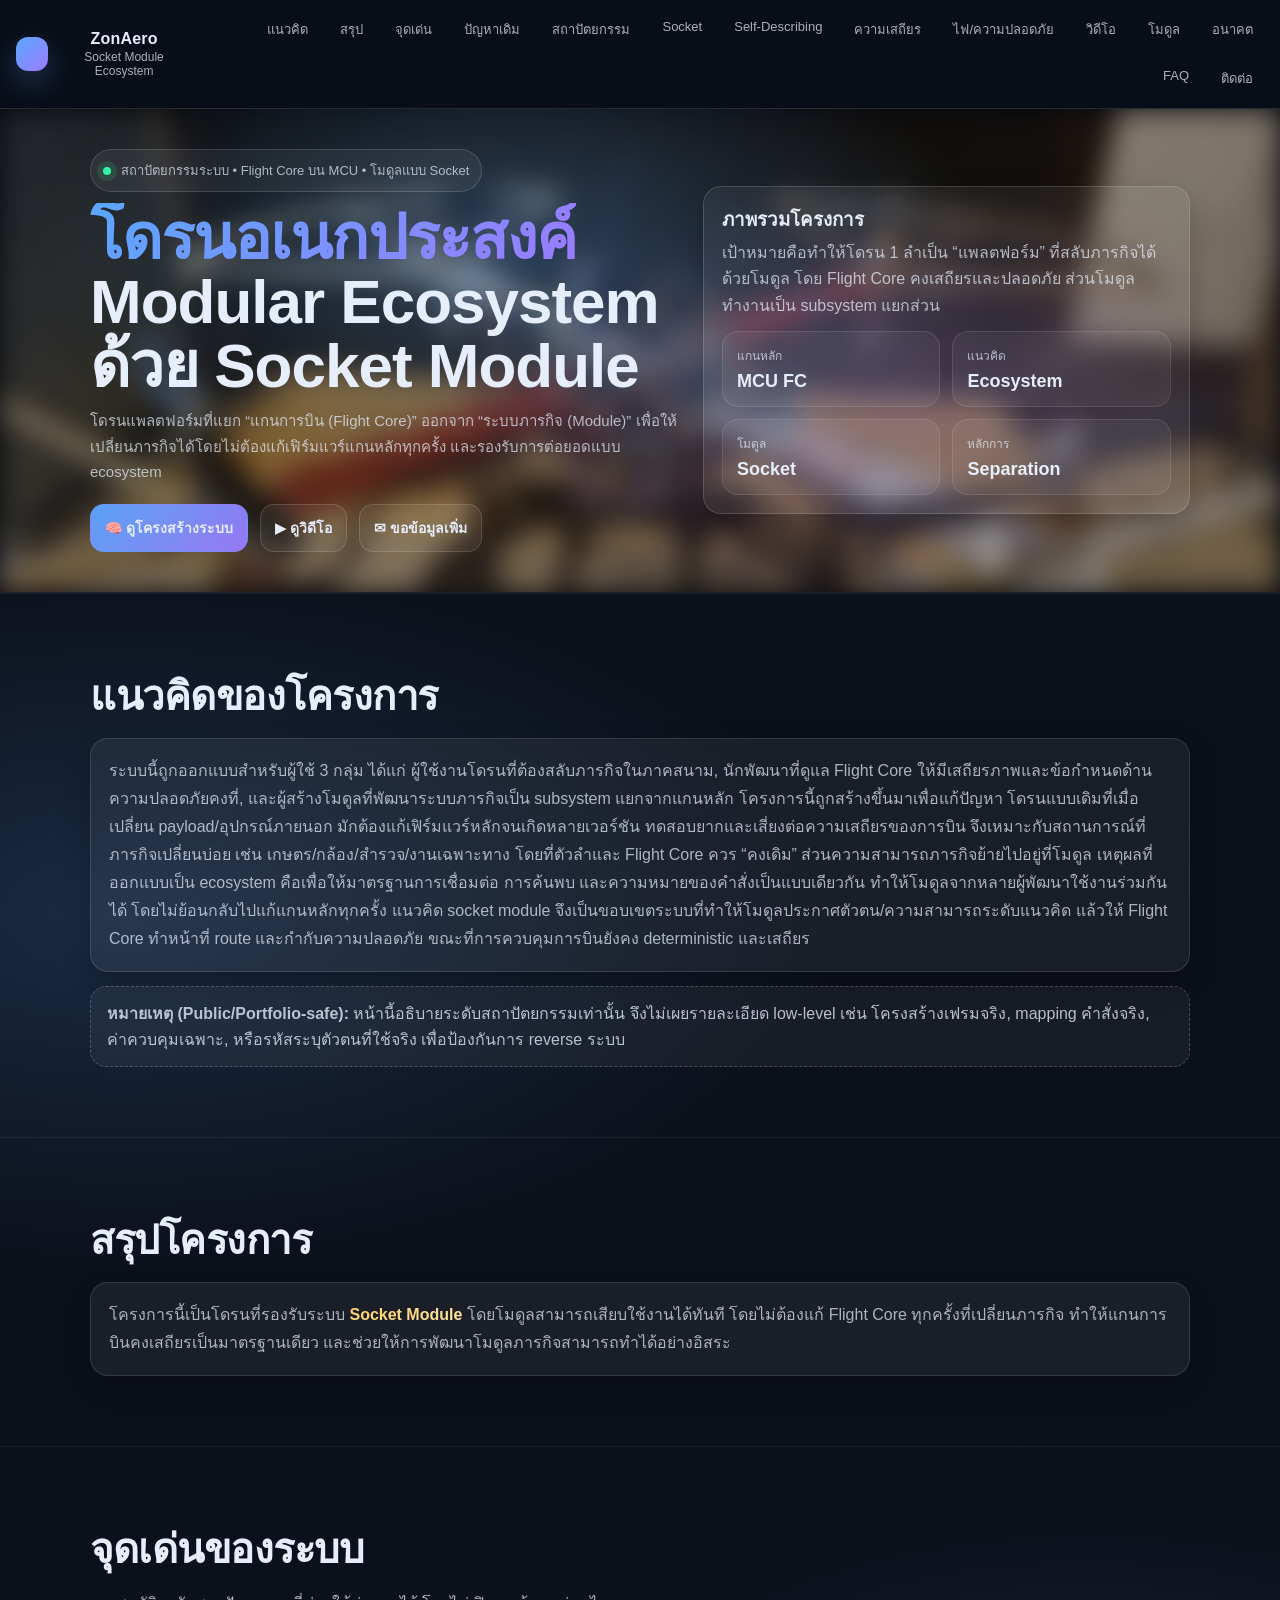
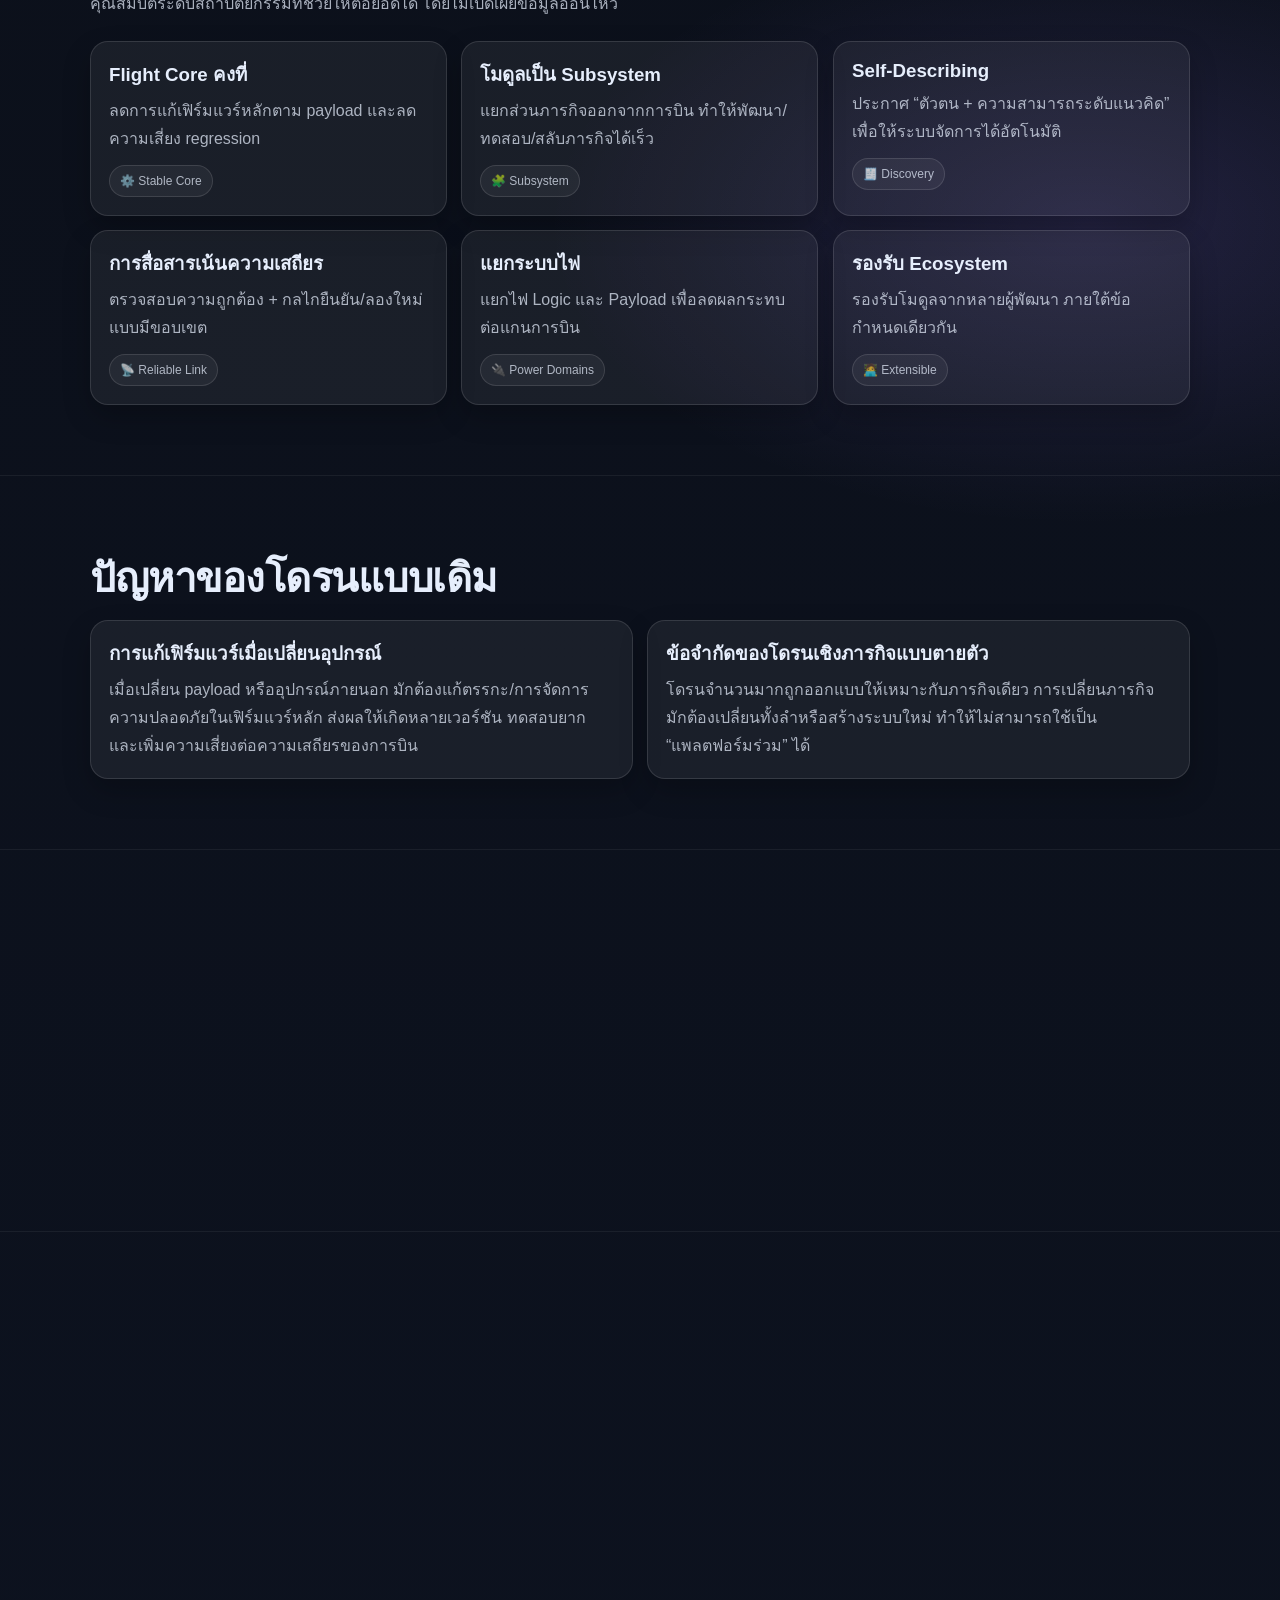
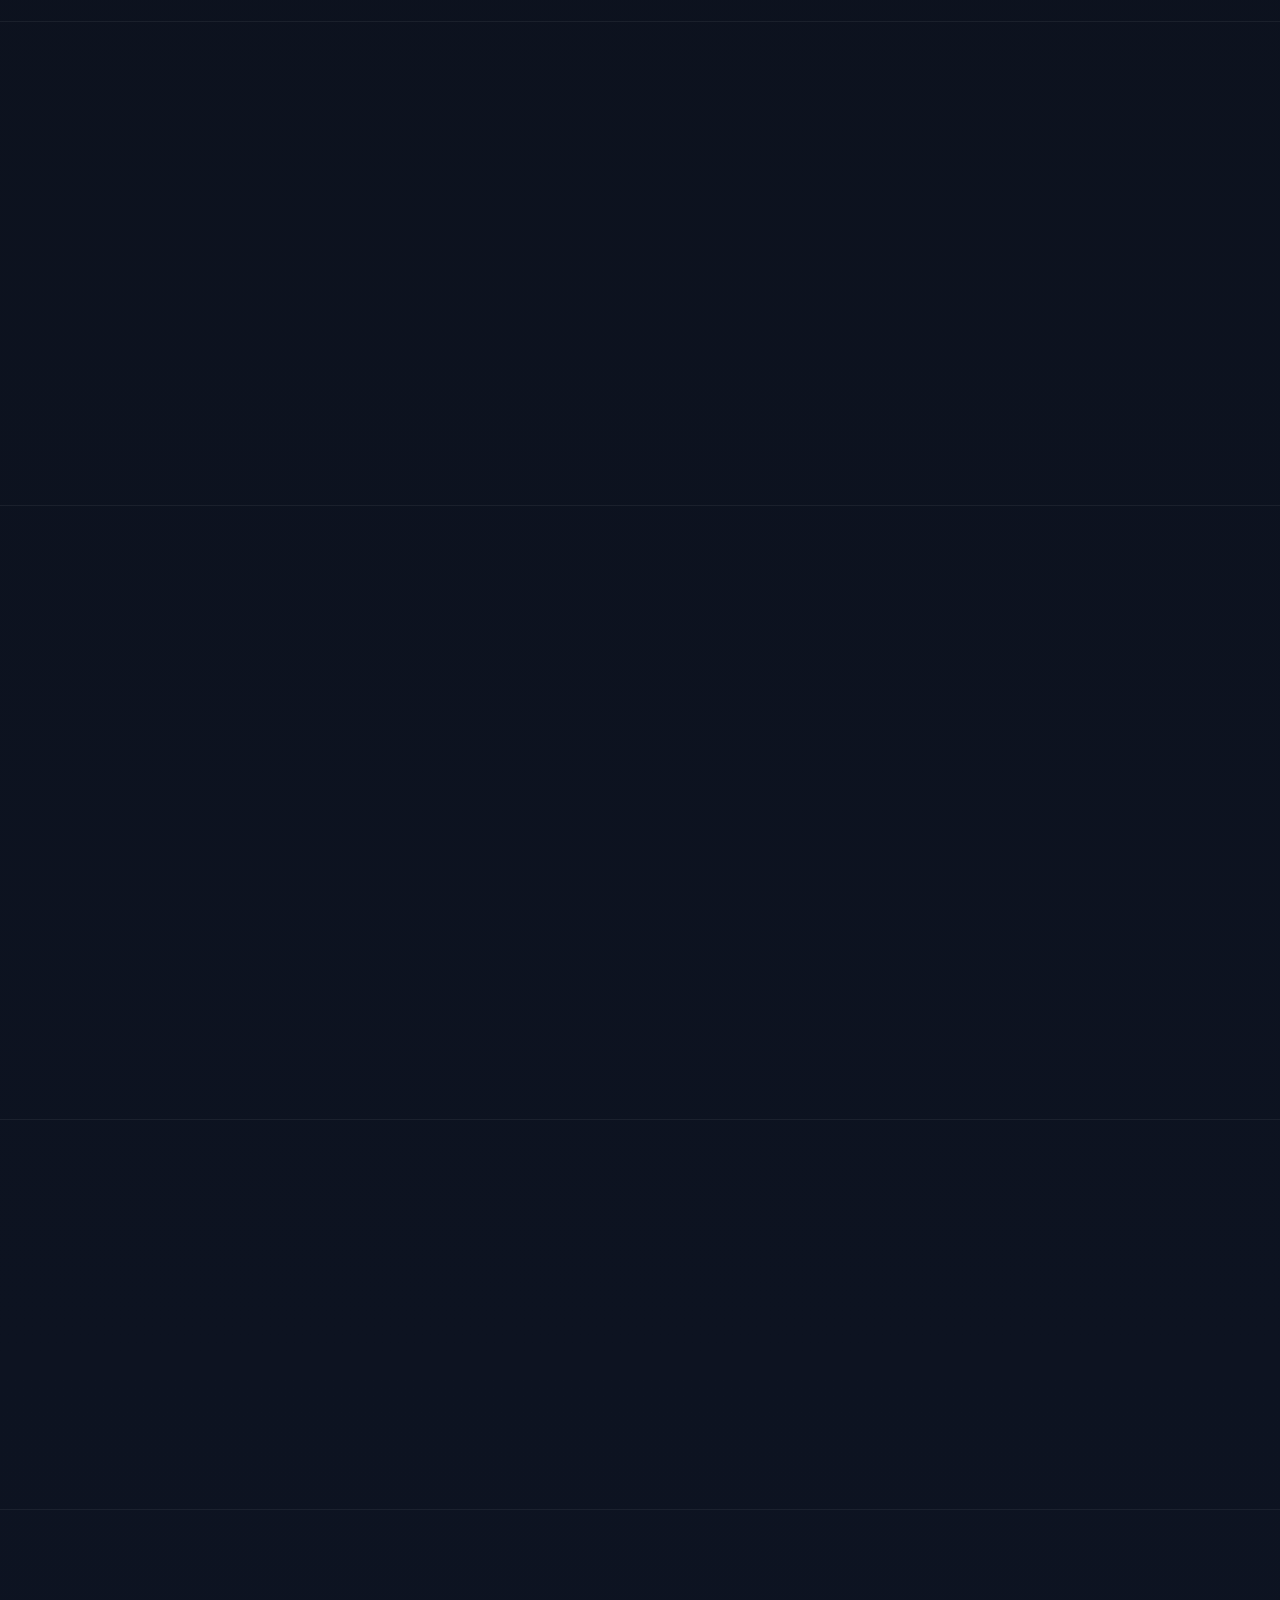
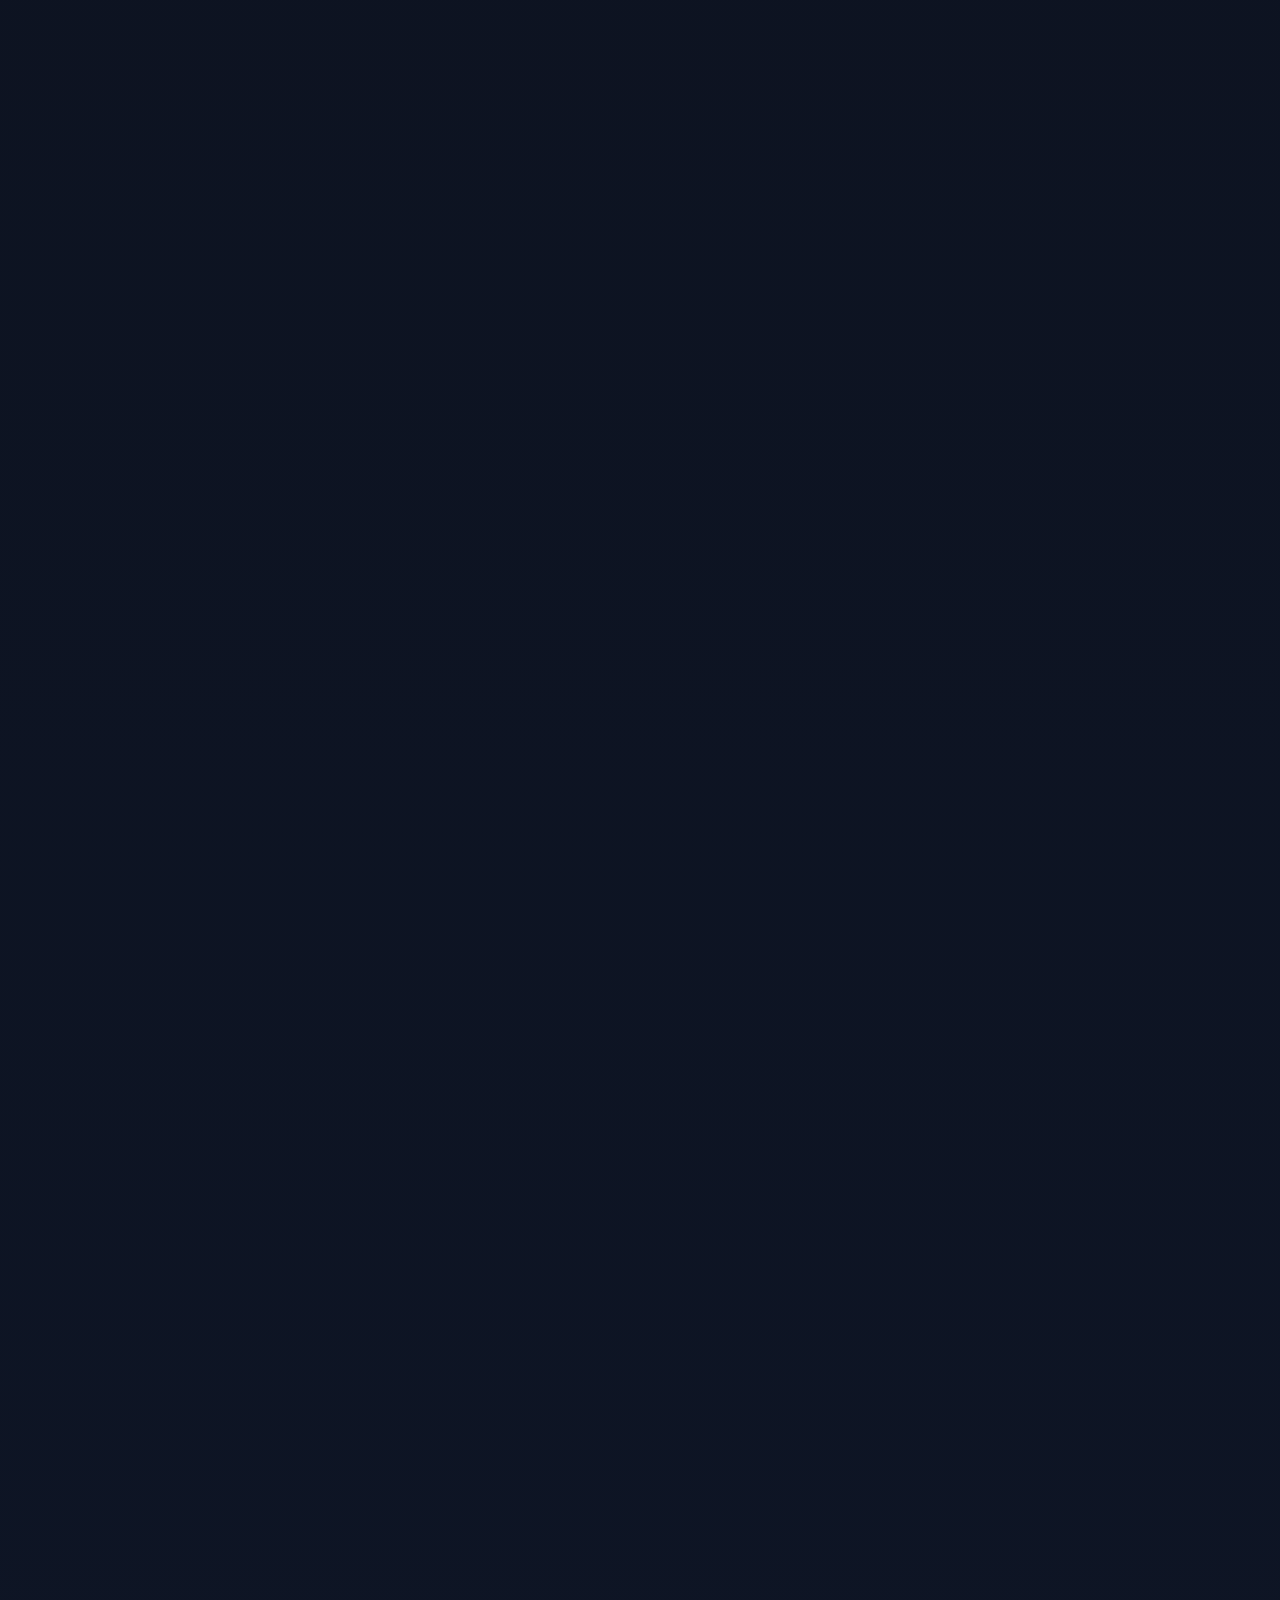
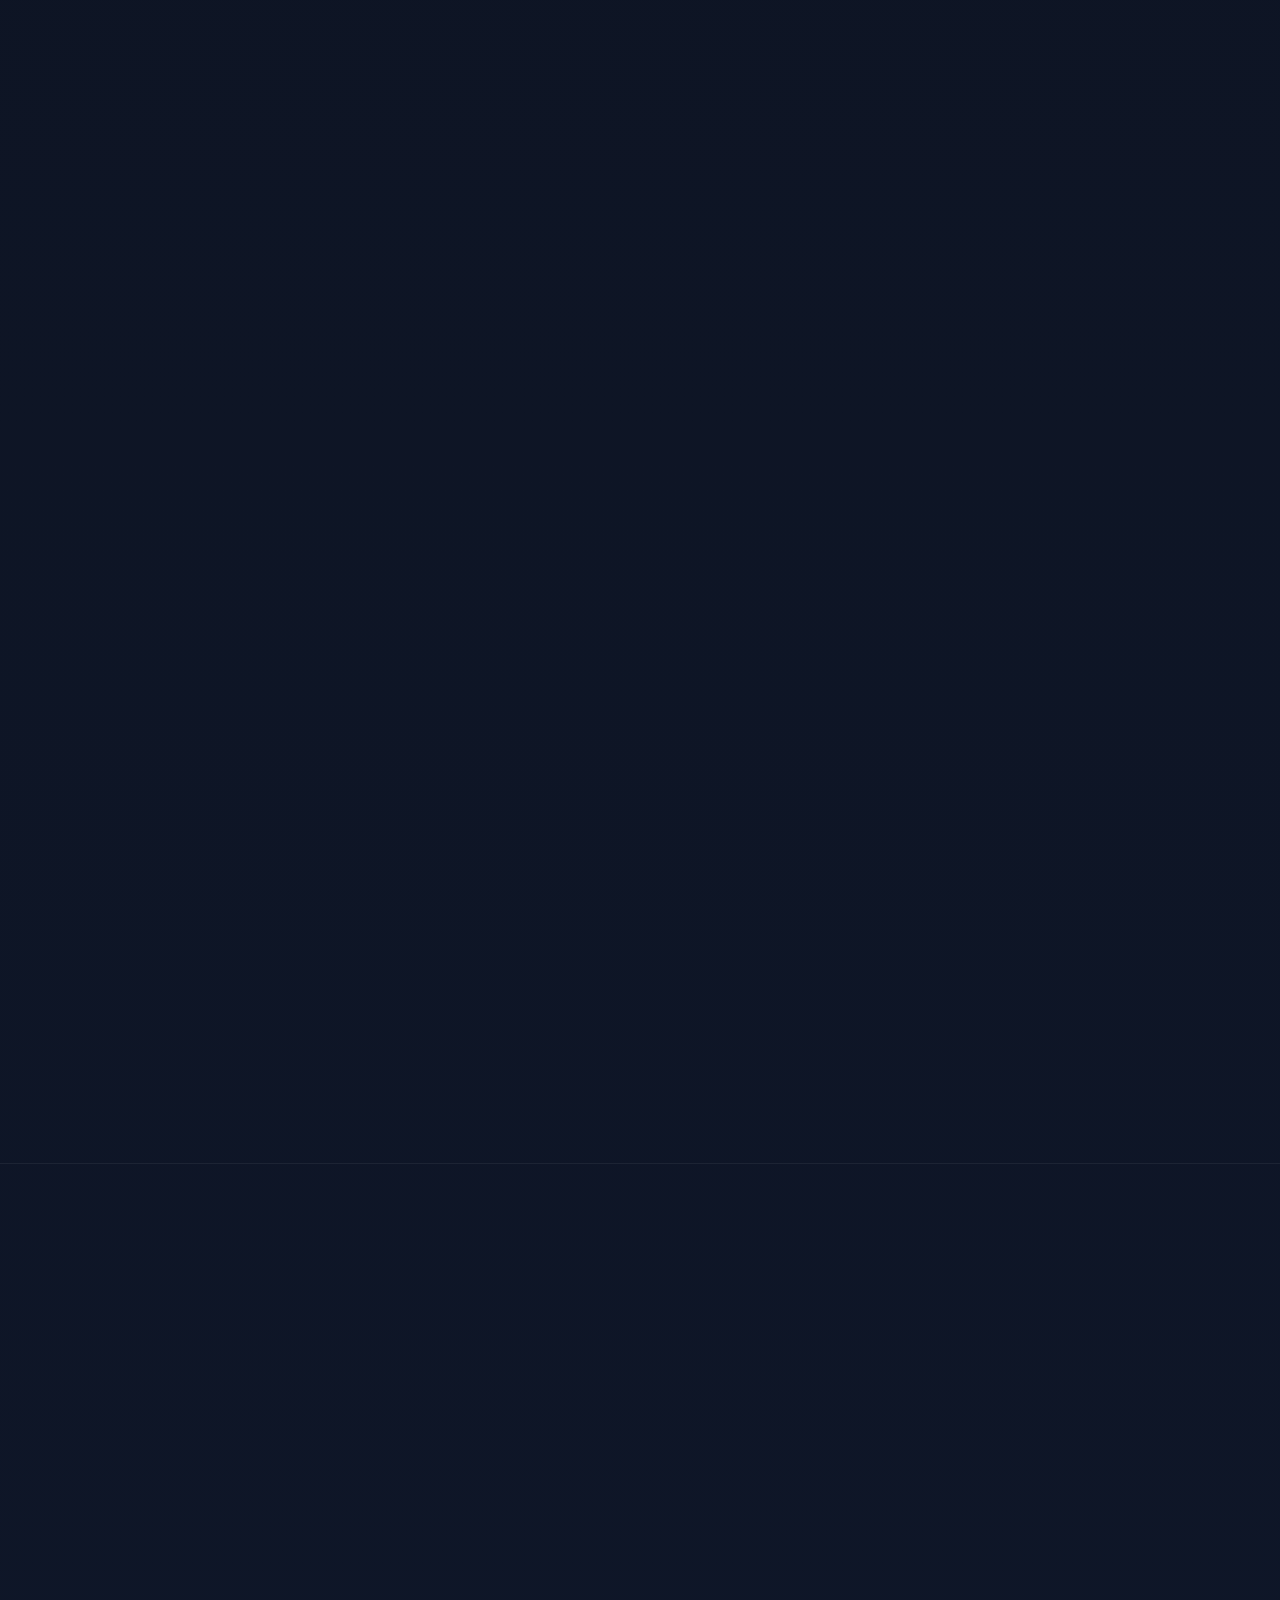
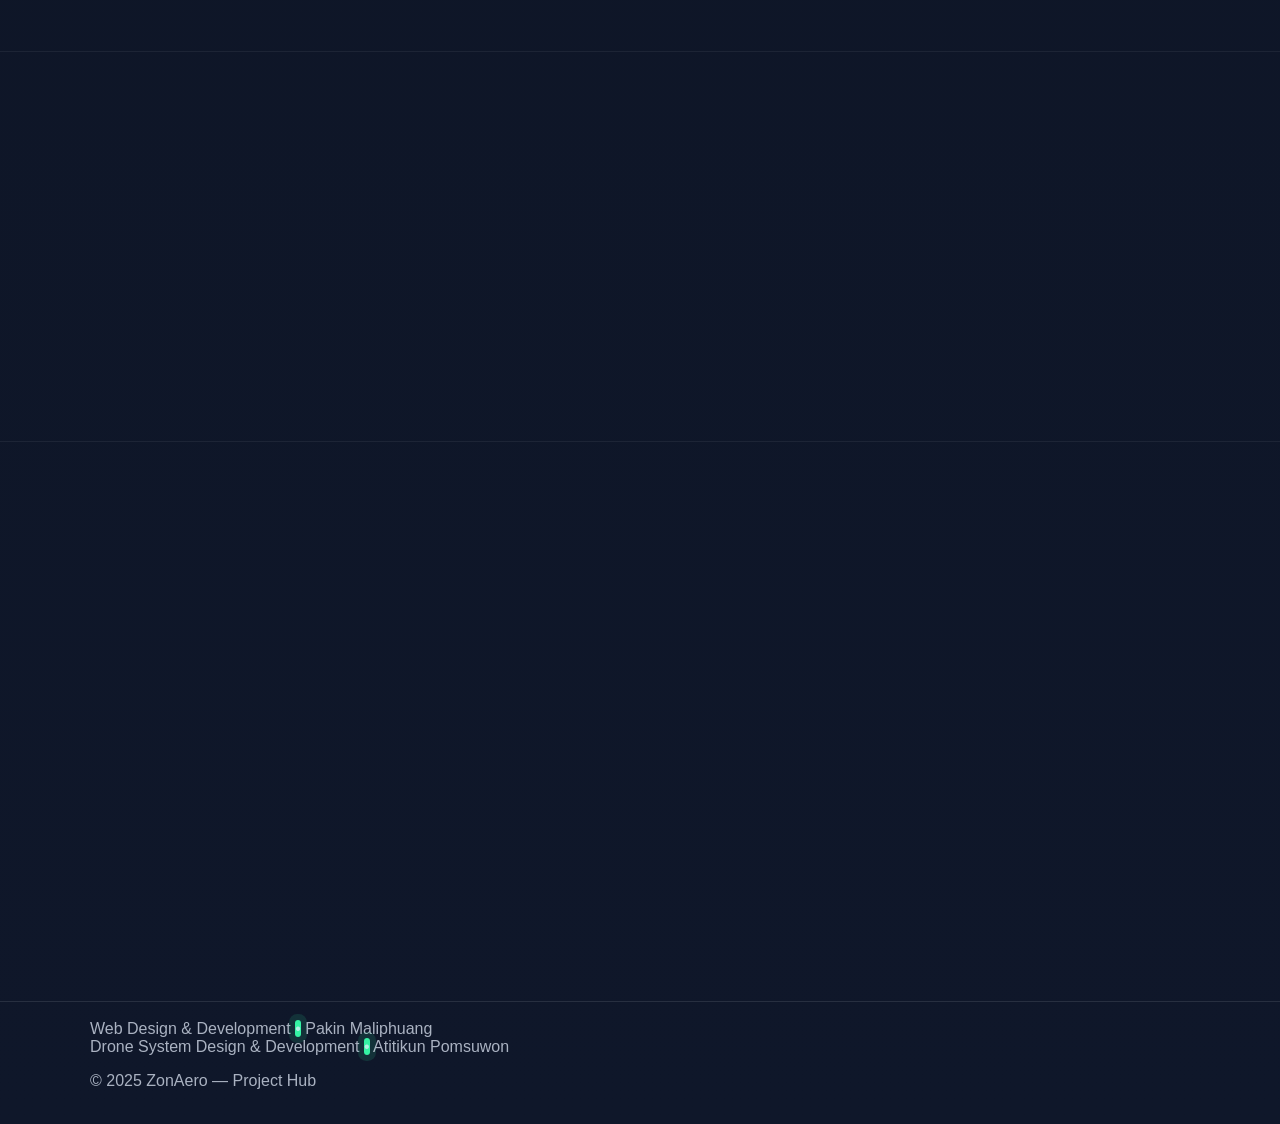
==== Multi_purpose_drone_infor.html @ f43bcd03 "sixseven" ====
<!doctype html>
<html lang="th">
<head>
  <meta charset="UTF-8" />
  <meta name="viewport" content="width=device-width, initial-scale=1.0" />
  <title>ZonAero | Modular Drone Ecosystem</title>
  <link rel="stylesheet" href="Multi_purpose_drone_infor.css" />
</head>

<body>
  <!-- NAV -->
  <nav class="topnav reveal" data-delay="1">
    <a class="brand" href="index.html">
      <div class="brand-badge" aria-hidden="true"></div>
      <div>
        <div class="brand-title">ZonAero</div>
        <div class="brand-sub">Socket Module Ecosystem</div>
      </div>
    </a>

    <div class="navlinks">
      <a href="#concept">แนวคิด</a>
      <a href="#summary">สรุป</a>
      <a href="#key-features">จุดเด่น</a>
      <a href="#problem">ปัญหาเดิม</a>
      <a href="#architecture">สถาปัตยกรรม</a>
      <a href="#socket">Socket</a>
      <a href="#selfdesc">Self-Describing</a>
      <a href="#reliability">ความเสถียร</a>
      <a href="#power">ไฟ/ความปลอดภัย</a>
      <a href="#videos">วิดีโอ</a>
      <a href="#examples">โมดูล</a>
      <a href="#future">อนาคต</a>
      <a href="#faq">FAQ</a>
      <a href="#contact">ติดต่อ</a>
    </div>
  </nav>

  <!-- HERO -->
  <header class="hero" id="top">
    <!-- HeroBG: แบบไม่ fixed (ตามที่คุณต้องการก่อนหน้า) -->
    <div class="hero-bg reveal zoom" data-delay="1" aria-hidden="true"></div>

    <div class="container hero-inner">
      <div>
        <div class="hero-kicker reveal" data-delay="2">
          <span class="dot" aria-hidden="true"></span>
          สถาปัตยกรรมระบบ • Flight Core บน MCU • โมดูลแบบ Socket
        </div>

        <h1 class="hero-title reveal" data-delay="3">
          <span>โดรนอเนกประสงค์</span><br/>
          Modular Ecosystem ด้วย Socket Module
        </h1>

        <p class="hero-sub reveal" data-delay="4">
          โดรนแพลตฟอร์มที่แยก “แกนการบิน (Flight Core)” ออกจาก “ระบบภารกิจ (Module)”
          เพื่อให้เปลี่ยนภารกิจได้โดยไม่ต้องแก้เฟิร์มแวร์แกนหลักทุกครั้ง และรองรับการต่อยอดแบบ ecosystem
        </p>

        <div class="hero-actions reveal" data-delay="5">
          <a class="btn primary" href="#architecture">🧠 ดูโครงสร้างระบบ</a>
          <a class="btn" href="#videos">▶ ดูวิดีโอ</a>
          <a class="btn" href="#contact">✉ ขอข้อมูลเพิ่ม</a>
        </div>
      </div>

      <aside class="hero-card reveal right" data-delay="3">
        <h3 style="margin:0 0 6px;">ภาพรวมโครงการ</h3>
        <p style="margin:0;color:rgba(230,238,252,.72);line-height:1.65;">
          เป้าหมายคือทำให้โดรน 1 ลำเป็น “แพลตฟอร์ม” ที่สลับภารกิจได้ด้วยโมดูล
          โดย Flight Core คงเสถียรและปลอดภัย ส่วนโมดูลทำงานเป็น subsystem แยกส่วน
        </p>

        <div class="statgrid">
          <div class="stat"><div class="k">แกนหลัก</div><div class="v">MCU FC</div></div>
          <div class="stat"><div class="k">แนวคิด</div><div class="v">Ecosystem</div></div>
          <div class="stat"><div class="k">โมดูล</div><div class="v">Socket</div></div>
          <div class="stat"><div class="k">หลักการ</div><div class="v">Separation</div></div>
        </div>
      </aside>
    </div>
  </header>

  <main>
    <!-- =========================
         (0) NEW: แนวคิดโครงการ (5W1H) - ภาษาไทย + ป้องกันความลับ
    ========================== -->
    <section class="section" id="concept">
      <div class="container">
        <h2 class="section-title reveal" data-delay="1">แนวคิดของโครงการ</h2>

        <div class="card reveal" data-delay="2">
          <p class="paragraph">
            ระบบนี้ถูกออกแบบสำหรับผู้ใช้ 3 กลุ่ม ได้แก่ ผู้ใช้งานโดรนที่ต้องสลับภารกิจในภาคสนาม,
            นักพัฒนาที่ดูแล Flight Core ให้มีเสถียรภาพและข้อกำหนดด้านความปลอดภัยคงที่,
            และผู้สร้างโมดูลที่พัฒนาระบบภารกิจเป็น subsystem แยกจากแกนหลัก โครงการนี้ถูกสร้างขึ้นมาเพื่อแก้ปัญหา
            โดรนแบบเดิมที่เมื่อเปลี่ยน payload/อุปกรณ์ภายนอก มักต้องแก้เฟิร์มแวร์หลักจนเกิดหลายเวอร์ชัน
            ทดสอบยากและเสี่ยงต่อความเสถียรของการบิน จึงเหมาะกับสถานการณ์ที่ภารกิจเปลี่ยนบ่อย เช่น เกษตร/กล้อง/สำรวจ/งานเฉพาะทาง
            โดยที่ตัวลำและ Flight Core ควร “คงเดิม” ส่วนความสามารถภารกิจย้ายไปอยู่ที่โมดูล เหตุผลที่ออกแบบเป็น ecosystem
            คือเพื่อให้มาตรฐานการเชื่อมต่อ การค้นพบ และความหมายของคำสั่งเป็นแบบเดียวกัน ทำให้โมดูลจากหลายผู้พัฒนาใช้งานร่วมกันได้
            โดยไม่ย้อนกลับไปแก้แกนหลักทุกครั้ง แนวคิด socket module จึงเป็นขอบเขตระบบที่ทำให้โมดูลประกาศตัวตน/ความสามารถระดับแนวคิด
            แล้วให้ Flight Core ทำหน้าที่ route และกำกับความปลอดภัย ขณะที่การควบคุมการบินยังคง deterministic และเสถียร
          </p>
        </div>

        <!-- NEW: ป้องกันความลับ -->
        <div class="notice reveal" data-delay="3">
          <b>หมายเหตุ (Public/Portfolio-safe):</b>
          หน้านี้อธิบายระดับสถาปัตยกรรมเท่านั้น จึงไม่เผยรายละเอียด low-level เช่น โครงสร้างเฟรมจริง,
          mapping คำสั่งจริง, ค่าควบคุมเฉพาะ, หรือรหัสระบุตัวตนที่ใช้จริง เพื่อป้องกันการ reverse ระบบ
        </div>
      </div>
    </section>

    <!-- (1) NEW: สรุปโครงการ -->
    <section class="section" id="summary">
      <div class="container">
        <h2 class="section-title reveal" data-delay="1">สรุปโครงการ</h2>
        <div class="card reveal" data-delay="2">
          <p class="paragraph">
            โครงการนี้เป็นโดรนที่รองรับระบบ <span class="gold">Socket Module</span> โดยโมดูลสามารถเสียบใช้งานได้ทันที
            โดยไม่ต้องแก้ Flight Core ทุกครั้งที่เปลี่ยนภารกิจ ทำให้แกนการบินคงเสถียรเป็นมาตรฐานเดียว
            และช่วยให้การพัฒนาโมดูลภารกิจสามารถทำได้อย่างอิสระ
          </p>
        </div>
      </div>
    </section>

    <!-- NEW: Key Features -->
    <section class="section" id="key-features">
      <div class="container">
        <h2 class="section-title reveal" data-delay="1">จุดเด่นของระบบ</h2>
        <p class="section-desc reveal" data-delay="2">
          คุณสมบัติระดับสถาปัตยกรรมที่ช่วยให้ต่อยอดได้ โดยไม่เปิดเผยข้อมูลอ่อนไหว
        </p>

        <div class="grid3">
          <div class="card reveal left" data-delay="1">
            <h3>Flight Core คงที่</h3>
            <p>ลดการแก้เฟิร์มแวร์หลักตาม payload และลดความเสี่ยง regression</p>
            <div class="pill">⚙️ Stable Core</div>
          </div>

          <div class="card reveal" data-delay="2">
            <h3>โมดูลเป็น Subsystem</h3>
            <p>แยกส่วนภารกิจออกจากการบิน ทำให้พัฒนา/ทดสอบ/สลับภารกิจได้เร็ว</p>
            <div class="pill">🧩 Subsystem</div>
          </div>

          <div class="card reveal right" data-delay="3">
            <h3>Self-Describing</h3>
            <p>ประกาศ “ตัวตน + ความสามารถระดับแนวคิด” เพื่อให้ระบบจัดการได้อัตโนมัติ</p>
            <div class="pill">🧾 Discovery</div>
          </div>

          <div class="card reveal left" data-delay="1">
            <h3>การสื่อสารเน้นความเสถียร</h3>
            <p>ตรวจสอบความถูกต้อง + กลไกยืนยัน/ลองใหม่แบบมีขอบเขต</p>
            <div class="pill">📡 Reliable Link</div>
          </div>

          <div class="card reveal" data-delay="2">
            <h3>แยกระบบไฟ</h3>
            <p>แยกไฟ Logic และ Payload เพื่อลดผลกระทบต่อแกนการบิน</p>
            <div class="pill">🔌 Power Domains</div>
          </div>

          <div class="card reveal right" data-delay="3">
            <h3>รองรับ Ecosystem</h3>
            <p>รองรับโมดูลจากหลายผู้พัฒนา ภายใต้ข้อกำหนดเดียวกัน</p>
            <div class="pill">🧑‍💻 Extensible</div>
          </div>
        </div>
      </div>
    </section>

    <!-- (2) NEW: ปัญหาเดิม -->
    <section class="section" id="problem">
      <div class="container">
        <h2 class="section-title reveal" data-delay="1">ปัญหาของโดรนแบบเดิม</h2>
        <div class="grid2">
          <div class="card reveal left" data-delay="1">
            <h3>การแก้เฟิร์มแวร์เมื่อเปลี่ยนอุปกรณ์</h3>
            <p>
              เมื่อเปลี่ยน payload หรืออุปกรณ์ภายนอก มักต้องแก้ตรรกะ/การจัดการความปลอดภัยในเฟิร์มแวร์หลัก
              ส่งผลให้เกิดหลายเวอร์ชัน ทดสอบยาก และเพิ่มความเสี่ยงต่อความเสถียรของการบิน
            </p>
          </div>
          <div class="card reveal right" data-delay="2">
            <h3>ข้อจำกัดของโดรนเชิงภารกิจแบบตายตัว</h3>
            <p>
              โดรนจำนวนมากถูกออกแบบให้เหมาะกับภารกิจเดียว การเปลี่ยนภารกิจมักต้องเปลี่ยนทั้งลำหรือสร้างระบบใหม่
              ทำให้ไม่สามารถใช้เป็น “แพลตฟอร์มร่วม” ได้
            </p>
          </div>
        </div>
      </div>
    </section>

    <!-- (3) NEW: สถาปัตยกรรม -->
    <section class="section" id="architecture">
      <div class="container">
        <h2 class="section-title reveal" data-delay="1">สถาปัตยกรรมระบบ</h2>
        <p class="section-desc reveal" data-delay="2">
          โครงสร้าง: <b>รีโมท → โดรน → โมดูล</b> โดยรีโมทส่งความตั้งใจผู้ใช้และคำสั่งภารกิจ,
          Flight Core ตรวจสอบ/กำกับความปลอดภัย และ route ไปยังโมดูล,
          โมดูลทำงานภารกิจและส่งสถานะกลับเพื่อการแสดงผล/บันทึก
        </p>

        <div class="card reveal" data-delay="3">
          <div class="mono">
            รีโมท → (คำสั่ง/โหมด) → Flight Core (Safety + Routing) → โมดูล (Subsystem) → Payload
            <br/>
            Telemetry/Status ← โมดูล ← Flight Core (Aggregation) ← รีโมท/บันทึกข้อมูล
          </div>
        </div>
      </div>
    </section>

    <!-- (4) NEW: Socket Module -->
    <section class="section" id="socket">
      <div class="container">
        <h2 class="section-title reveal" data-delay="1">แนวคิด Socket Module</h2>
        <div class="grid2">
          <div class="card reveal left" data-delay="1">
            <h3>Plug-and-play</h3>
            <p>โมดูลถูกออกแบบให้เชื่อมต่อเข้าระบบได้ตามมาตรฐานเดียวกัน และใช้งานได้โดยไม่ต้องแก้ Flight Core</p>
            <div class="pill">🧲 Plug-and-play</div>
          </div>
          <div class="card reveal right" data-delay="2">
            <h3>โมดูลเป็น subsystem แยกจาก flight core</h3>
            <p>Flight Core คุมการบินและ safety gating ส่วนโมดูลรับผิดชอบภารกิจภายใต้ขอบเขตความสามารถที่ประกาศไว้</p>
            <div class="pill">⚙️ Boundary</div>
          </div>
        </div>
      </div>
    </section>

    <!-- (5) NEW: Self-describing (ปกปิดข้อมูลจริง) -->
    <section class="section" id="selfdesc">
      <div class="container">
        <h2 class="section-title reveal" data-delay="1">โมดูลแบบอธิบายตัวเอง (Self-describing Module)</h2>
        <p class="section-desc reveal" data-delay="2">
          โมดูลประกาศ “ตัวตน + แผนที่ความสามารถ” เพื่อให้ระบบรู้ว่ารองรับฟังก์ชันประเภทใด โดยหน้าเว็บนี้ใช้ตัวอย่างเชิงแนวคิดและปกปิดค่าที่ใช้จริง
        </p>

        <div class="grid2">
          <div class="card reveal left" data-delay="1">
            <h3>ตัวอย่างเชิงแนวคิด (Portfolio-safe)</h3>
            <pre class="codebox"><code>Module Identity   = [REDACTED]
Capability Map    = [ABSTRACTED TYPES ONLY]</code></pre>
            <div class="pill">🔒 Public-safe</div>
          </div>

          <div class="card reveal right" data-delay="2">
            <h3>ประเภทความสามารถ (ตัวอย่าง)</h3>
            <ul class="list">
              <li><b>ช่วงค่า (Range)</b> เช่น 0–180 สำหรับมุมเซอร์โว</li>
              <li><b>สถานะ (Boolean)</b> เช่น เปิด/ปิด</li>
              <li><b>ไม่มีฟังก์ชัน</b> สำหรับช่องที่ไม่ได้ใช้งาน</li>
            </ul>
            <div class="pill">🧾 Type-based</div>
          </div>
        </div>
      </div>
    </section>

    <!-- (6) NEW: ความเสถียรการสื่อสาร -->
    <section class="section" id="reliability">
      <div class="container">
        <h2 class="section-title reveal" data-delay="1">ความเสถียรของการสื่อสาร</h2>
        <p class="section-desc reveal" data-delay="2">
          ระบบยึดแนวคิดการสื่อสารที่ตรวจสอบได้ เพื่อป้องกันคำสั่งผิดพลาดและลดความเสี่ยงจากการเชื่อมต่อที่ไม่เสถียร
        </p>

        <div class="grid3">
          <div class="card reveal left" data-delay="1">
            <h3>Serial Protocol</h3>
            <p>มีโครงสร้างการส่งข้อมูลเป็นเฟรมเพื่อแยกคำสั่ง/ข้อมูล (ไม่เปิดโครงสร้างจริง)</p>
            <div class="pill">🧵 Framing</div>
          </div>

          <div class="card reveal" data-delay="2">
            <h3>CRC16</h3>
            <p>ตรวจสอบความถูกต้องของข้อมูลก่อนนำไปใช้ ลดผลกระทบจากสัญญาณรบกวน</p>
            <div class="pill">✅ Integrity</div>
          </div>

          <div class="card reveal right" data-delay="3">
            <h3>ACK / NACK</h3>
            <p>กลไกตอบรับเพื่อยืนยันการรับส่ง และรองรับการลองใหม่แบบมีขอบเขต</p>
            <div class="pill">↩️ Confirm</div>
          </div>

          <div class="card reveal left" data-delay="1">
            <h3>Timeout / Retry</h3>
            <p>กำหนดเวลารอและการลองใหม่แบบจำกัด เพื่อให้พฤติกรรมระบบคาดเดาได้</p>
            <div class="pill">⏱️ Bounded</div>
          </div>

          <div class="card reveal" data-delay="2">
            <h3>Failsafe</h3>
            <p>เมื่อโมดูลผิดปกติ ระบบสามารถลดระดับภารกิจได้ โดยยังคงความปลอดภัยการบิน</p>
            <div class="pill">🛡 Safe</div>
          </div>

          <div class="card reveal right" data-delay="3">
            <h3>State Handling</h3>
            <p>จัดการการเชื่อมต่อแบบสถานะเพื่อลดพฤติกรรมไม่กำหนดแน่ชัด</p>
            <div class="pill">📐 States</div>
          </div>
        </div>
      </div>
    </section>

    <!-- (7) NEW: ไฟ/ความปลอดภัย -->
    <section class="section" id="power">
      <div class="container">
        <h2 class="section-title reveal" data-delay="1">ความปลอดภัยและระบบไฟ</h2>

        <div class="grid2">
          <div class="card reveal left" data-delay="1">
            <h3>แยกไฟ Logic และ Payload</h3>
            <p>
              แยกไฟเลี้ยง Logic ออกจากไฟ Payload เพื่อลดการรบกวนข้ามโดเมน และลดโอกาสที่โหลดภารกิจจะกระทบระบบควบคุมหลัก
            </p>
            <div class="pill">🔋 Separation</div>
          </div>

          <div class="card reveal right" data-delay="2">
            <h3>แนวคิดการตัดไฟโมดูลเมื่อผิดปกติ (อนาคต)</h3>
            <p>
              วางสถาปัตยกรรมให้รองรับการแยกความเสียหาย (fault isolation) โดยไม่เปิดเผยรายละเอียดวงจร/เงื่อนไขจริงบนหน้าเว็บ
            </p>
            <div class="pill">⚠️ Future</div>
          </div>
        </div>
      </div>
    </section>

    <!-- VIDEO -->
    <section class="section" id="videos">
  <div class="container">
    <h2 class="section-title reveal" data-delay="1">วิดีโอสาธิต (Videos)</h2>
    <p class="section-desc reveal" data-delay="2">
      ตัวอย่างการทำงาน/การทดสอบ (นำเสนอระดับภาพรวม ไม่เผยรายละเอียด low-level)
    </p>

    <!-- Video 1 -->
    <div class="card reveal" data-delay="3">
      <h3 style="margin:0 0 10px;">Video Showcase</h3>
      <video class="video-center reveal zoom" data-delay="2"
             data-autoplay loop muted playsinline preload="metadata">
        <source src="video/noise.mp4" type="video/mp4" />
        เบราว์เซอร์ของคุณไม่รองรับวิดีโอ
      </video>
    </div>

    <div style="height:18px;"></div>

    <!-- Video 2 -->
    <div class="card reveal" data-delay="3">
      <h3 style="margin:0 0 10px;"></h3>
      <video class="video-center reveal zoom" data-delay="2"
             data-autoplay loop muted playsinline preload="metadata">
        <source src="video/idk.mp4" type="video/mp4" />
        เบราว์เซอร์ของคุณไม่รองรับวิดีโอ
      </video>
    </div>

    <div style="height:18px;"></div>

    <!-- Video 3  -->
    <div class="card reveal" data-delay="3">
      <h3 style="margin:0 0 10px;"></h3>
      <video class="video-center reveal zoom" data-delay="2"
             data-autoplay loop muted playsinline preload="metadata">
        <source src="video/supergolf.mp4" type="video/mp4" />
        เบราว์เซอร์ของคุณไม่รองรับวิดีโอ
      </video>
    </div>

    <div style="height:18px;"></div>

    <!-- Video 4 (NEW) -->
    <div class="card reveal" data-delay="3">
      <h3 style="margin:0 0 10px;"></h3>
      <video class="video-center reveal zoom" data-delay="2"
             data-autoplay loop muted playsinline preload="metadata">
        <source src="video/danger.mp4" type="video/mp4" />
        เบราว์เซอร์ของคุณไม่รองรับวิดีโอ
      </video>
    </div>

    <div style="height:18px;"></div>

    <!-- Video 5 (NEW) -->
    <div class="card reveal" data-delay="3">
      <h3 style="margin:0 0 10px;"></h3>
      <video class="video-center reveal zoom" data-delay="2"
             data-autoplay loop muted playsinline preload="metadata">
        <source src="video/golf.mp4" type="video/mp4" />
        เบราว์เซอร์ของคุณไม่รองรับวิดีโอ
      </video>
    </div>
  </div>
</section>


    <!-- (8) NEW: ตัวอย่างโมดูล -->
<section class="section" id="examples">
  <div class="container">
    <h2 class="section-title reveal">ตัวอย่างโมดูล</h2>
    <p class="section-desc reveal">ตัวอย่างโมดูลในเชิงแนวคิด</p>

    <!-- GRID แนวนอน -->
    <div class="module-grid reveal">

      <div class="card module">
        <img src="images/kak2.jpg" alt="Agriculture Module">
        <h3>โมดูลเกษตร</h3>
        <p>ควบคุมปั๊ม / รีเลย์</p>
      </div>

      <div class="card module">
        <img src="images/kak1.jpg" alt="Camera Module">
        <h3>โมดูลกล้อง</h3>
        <p>Servo 2 แกน</p>
      </div>

      <div class="card module">
        <img src="images/kak3.png" alt="Custom Module">
        <h3>Custom Module</h3>
        <p>พัฒนาโดยผู้ใช้</p>
      </div>

    </div>
  </div>
</section>




    <!-- (9) NEW: อนาคต -->
    <section class="section" id="future">
      <div class="container">
        <h2 class="section-title reveal" data-delay="1">แผนพัฒนาในอนาคต</h2>

        <div class="grid3">
          <div class="card reveal left" data-delay="1">
            <h3>UAV</h3>
            <p>ขยายระบบโมดูลให้รองรับภารกิจ UAV ที่หลากหลายขึ้น</p>
            <div class="pill">✈️</div>
          </div>

          <div class="card reveal" data-delay="2">
            <h3>AUV</h3>
            <p>นำแนวคิด modular ไปสู่ยานใต้น้ำ โดยคงหลักการ subsystem</p>
            <div class="pill">🌊</div>
          </div>

          <div class="card reveal right" data-delay="3">
            <h3>หุ่นยนต์แบบ Modular Ecosystem</h3>
            <p>ต่อยอด ecosystem ไปยังระบบหุ่นยนต์และแพลตฟอร์มอื่น</p>
            <div class="pill">🤖</div>
          </div>
        </div>
      </div>
    </section>

    <!-- FAQ -->
    <section class="section" id="faq">
      <div class="container">
        <h2 class="section-title reveal" data-delay="1">FAQ</h2>
        <p class="section-desc reveal" data-delay="2">
          คำถามที่พบบ่อย (ปรับให้ปลอดภัยต่อการเผยแพร่)
        </p>

        <div class="faq">
          <details class="card reveal" data-delay="1">
            <summary>โมดูลใหม่ต้องแก้ Flight Core ไหม?</summary>
            <p class="faq-body">
              เป้าหมายคือไม่ต้องแก้ โดยยึดการประกาศความสามารถและการ route ของระบบภายใต้กติกาเดียวกัน
            </p>
          </details>

          <details class="card reveal" data-delay="2">
            <summary>ทำไมหน้าเว็บไม่เปิดรายละเอียดโปรโตคอล?</summary>
            <p class="faq-body">
              เพื่อป้องกันการ reverse ระบบ หน้านี้จึงอธิบายระดับสถาปัตยกรรมเท่านั้น
            </p>
          </details>

          <details class="card reveal" data-delay="3">
            <summary>ระบบรับมือการสื่อสารไม่เสถียรอย่างไร?</summary>
            <p class="faq-body">
              ระบบมีแนวคิดตรวจสอบความถูกต้องของข้อมูล และมีแนวทาง failsafe เพื่อคงความปลอดภัยการบิน
            </p>
          </details>

          <details class="card reveal" data-delay="4">
            <summary>ทำไมต้องแยกไฟ Logic กับ Payload?</summary>
            <p class="faq-body">
              เพื่อลดการรบกวนข้ามโดเมน และลดโอกาสที่โหลดภารกิจจะกระทบแกนควบคุมหลัก
            </p>
          </details>

          <details class="card reveal" data-delay="5">
            <summary>ผู้ใช้ภายนอกพัฒนาโมดูลเองได้ไหม?</summary>
            <p class="faq-body">
              ได้ในเชิงแนวคิด หากทำตามมาตรฐานการประกาศความสามารถและข้อกำหนดด้านความปลอดภัยของระบบ
            </p>
          </details>
        </div>
      </div>
    </section>

<footer>
  <div class="container footer-credit">

    <div class="credit-line">
      <span class="role">Web Design & Development</span>
      <span class="dot">•</span>
      <span class="name">Pakin Maliphuang</span>
    </div>

    <div class="credit-line">
      <span class="role">Drone System Design & Development</span>
      <span class="dot">•</span>
      <span class="name">Atitikun Pomsuwon</span>
    </div>

    <p class="copyright">
      © 2025 ZonAero — Project Hub
    </p>

  </div>
</footer>


  <script src="reveal.js"></script>
</body>
</html>
---- Multi_purpose_drone_infor.css ----
:root{
  --bg:#0b0f18;
  --bg2:#0f172a;
  --text:#e6eefc;
  --muted: rgba(230,238,252,.72);
  --line: rgba(255,255,255,.12);
  --brand:#5aa7ff;
  --brand2:#9b7bff;
  --good:#35f3a4;
  --radius: 18px;
}

*,
*::before,
*::after{ box-sizing:border-box; }

html,body{
  width:100%;
  min-height:100%;
  margin:0;
  padding:0;
  overflow-x:hidden;
  scroll-behavior:smooth;
}

body{
  font-family: Arial, sans-serif;
  background: radial-gradient(1200px 600px at 10% 10%, rgba(90,167,255,.18), transparent 60%),
              radial-gradient(900px 500px at 85% 20%, rgba(155,123,255,.16), transparent 60%),
              linear-gradient(180deg, var(--bg), var(--bg2));
  color: var(--text);
  text-align:center;
}

/* =========================
   Reveal animation
========================= */
.reveal{
  opacity:0;
  transform:translateY(34px);
  transition:opacity .75s ease, transform .75s ease;
  will-change:opacity, transform;
}
.reveal.show{ opacity:1; transform:translateY(0); }
.reveal.zoom{ transform:scale(.96); }
.reveal.zoom.show{ transform:scale(1); }
.reveal.left{ transform:translateX(-40px); }
.reveal.left.show{ transform:translateX(0); }
.reveal.right{ transform:translateX(40px); }
.reveal.right.show{ transform:translateX(0); }
.reveal[data-delay="1"]{ transition-delay:.05s; }
.reveal[data-delay="2"]{ transition-delay:.12s; }
.reveal[data-delay="3"]{ transition-delay:.18s; }
.reveal[data-delay="4"]{ transition-delay:.25s; }
.reveal[data-delay="5"]{ transition-delay:.32s; }

@media (prefers-reduced-motion: reduce){
  .reveal, .reveal.show{
    transition:none !important;
    transform:none !important;
    opacity:1 !important;
  }
}

/* =========================
   Topnav
========================= */
.topnav{
  position: sticky;
  top: 0;
  z-index: 50;
  display:flex;
  align-items:center;
  justify-content:space-between;
  gap: 12px;
  padding: 10px 16px;
  border-bottom: 1px solid var(--line);
  background: rgba(10,14,24,.55);
  backdrop-filter: blur(14px);
}

.brand{
  display:flex;
  align-items:center;
  gap:10px;
  text-decoration:none;
  color: var(--text);
}
.brand-badge{
  width: 34px;
  height: 34px;
  border-radius: 12px;
  background: linear-gradient(135deg, var(--brand), var(--brand2));
  box-shadow: 0 12px 30px rgba(90,167,255,.28);
}
.brand-title{ font-weight: 800; letter-spacing: .2px; }
.brand-sub{ font-size: 12px; color: var(--muted); margin-top: 2px; }

.navlinks{
  display:flex;
  gap: 10px;
  flex-wrap:wrap;
  justify-content:flex-end;
}
.navlinks a{
  color: var(--muted);
  text-decoration:none;
  font-size: 13px;
  padding: 8px 10px;
  border: 1px solid transparent;
  border-radius: 12px;
  transition: transform .18s ease, border-color .18s ease, color .18s ease, background .18s ease;
}
.navlinks a:hover{
  color: var(--text);
  border-color: var(--line);
  background: rgba(255,255,255,.05);
  transform: translateY(-1px);
}

/* =========================
   Layout
========================= */
.container{
  width:min(1100px, 92vw);
  margin: 0 auto;
  text-align:left;
}
.section{
  padding: 70px 0;
  border-top: 1px solid rgba(255,255,255,.06);
}
.section-title{
  font-size: clamp(26px, 3.2vw, 40px);
  margin: 0 0 10px;
  letter-spacing: -.5px;
}
.section-desc{
  margin: 0 0 24px;
  color: var(--muted);
  line-height: 1.6;
}
.paragraph{
  margin: 0;
  color: rgba(230,238,252,.78);
  line-height: 1.85;
}

/* Notice (Public-safe) */
.notice{
  margin-top: 14px;
  padding: 14px 16px;
  border-radius: 16px;
  border: 1px dashed rgba(255,255,255,.20);
  background: rgba(255,255,255,.05);
  color: rgba(230,238,252,.78);
  line-height: 1.6;
}

/* =========================
   HERO (not fixed)
========================= */
.hero{
  position:relative;
  width:100vw;
  height: 100%;
  overflow:hidden;
  border-bottom: 1px solid rgba(255,255,255,.06);
}
.hero-bg{
  position:absolute;
  inset:0;
  width:100%;
  height:100%;
  background: url("images/baso.jpg") center/cover no-repeat;
  filter: blur(26px);
  transform: scale(1.12);
  opacity: .85;
  z-index: 0;
}
.hero::after{
  content:"";
  position:absolute;
  inset:0;
  background: radial-gradient(800px 400px at 40% 30%, rgba(90,167,255,.30), transparent 60%),
              radial-gradient(700px 360px at 70% 60%, rgba(155,123,255,.24), transparent 60%),
              rgba(0,0,0,.40);
  z-index: 1;
}
.hero-inner{
  position: relative;
  z-index: 2;
  height: 100%;
  display:grid;
  grid-template-columns: 1.1fr .9fr;
  gap: 18px;
  align-items:center;
  padding: 40px 0;
}

.hero-kicker{
  display:inline-flex;
  align-items:center;
  gap:10px;
  padding: 10px 12px;
  border: 1px solid rgba(255,255,255,.14);
  background: rgba(255,255,255,.06);
  border-radius: 999px;
  color: var(--muted);
  font-size: 13px;
}
.dot{
  width: 8px;
  height: 8px;
  border-radius: 99px;
  background: var(--good);
  box-shadow: 0 0 0 6px rgba(53,243,164,.12);
}
.hero-title{
  font-size: clamp(34px, 5vw, 62px);
  margin: 14px 0 10px;
  letter-spacing: -1px;
  line-height: 1.03;
}
.hero-title span{
  background: linear-gradient(135deg, var(--brand), var(--brand2));
  -webkit-background-clip: text;
  background-clip:text;
  color: transparent;
}
.hero-sub{
  color: var(--muted);
  line-height: 1.7;
  margin: 0 0 20px;
  font-size: 15px;
}
.hero-actions{
  display:flex;
  gap: 12px;
  flex-wrap:wrap;
}
.btn{
  display:inline-flex;
  align-items:center;
  justify-content:center;
  gap:10px;
  padding: 12px 14px;
  border-radius: 14px;
  border: 1px solid rgba(255,255,255,.14);
  background: rgba(255,255,255,.06);
  color: var(--text);
  text-decoration:none;
  font-weight: 700;
  font-size: 14px;
  transition: transform .18s ease, background .18s ease, border-color .18s ease;
}
.btn:hover{
  transform: translateY(-2px);
  border-color: rgba(255,255,255,.22);
  background: rgba(255,255,255,.08);
}
.btn.primary{
  border-color: transparent;
  background: linear-gradient(135deg, rgba(90,167,255,.95), rgba(155,123,255,.95));
}

.hero-card{
  border: 1px solid rgba(255,255,255,.14);
  background: rgba(255,255,255,.06);
  border-radius: var(--radius);
  padding: 18px;
  box-shadow: 0 20px 50px rgba(0,0,0,.25);
}
.statgrid{
  display:grid;
  grid-template-columns: repeat(2, 1fr);
  gap: 12px;
  margin-top: 12px;
}
.stat{
  border: 1px solid rgba(255,255,255,.10);
  background: rgba(255,255,255,.05);
  border-radius: 16px;
  padding: 14px;
}
.stat .k{ color: var(--muted); font-size: 12px; }
.stat .v{ font-weight: 900; margin-top: 6px; font-size: 18px; }

/* =========================
   Cards & Grids
========================= */
.grid2{ display:grid; grid-template-columns: 1fr 1fr; gap:14px; }
.grid3{ display:grid; grid-template-columns: repeat(3, 1fr); gap:14px; }

.card{
  border: 1px solid rgba(255,255,255,.12);
  background: rgba(255,255,255,.06);
  border-radius: var(--radius);
  padding: 18px;
  box-shadow: 0 18px 44px rgba(0,0,0,.24);
}
.card h3{ margin: 0 0 8px; }
.card p{ margin: 0; color: var(--muted); line-height: 1.75; }

.pill{
  display:inline-flex;
  align-items:center;
  gap: 8px;
  padding: 8px 10px;
  border-radius: 999px;
  border: 1px solid rgba(255,255,255,.12);
  background: rgba(255,255,255,.05);
  color: var(--muted);
  font-size: 12px;
  margin-top: 12px;
}

.list{
  margin: 0;
  padding-left: 18px;
  color: var(--muted);
  line-height: 1.7;
}
.list li{ margin: 6px 0; }

.codebox{
  margin: 0;
  padding: 14px;
  border-radius: 14px;
  border: 1px solid rgba(255,255,255,.12);
  background: rgba(0,0,0,.25);
  overflow:auto;
}
.codebox code{
  font-family: ui-monospace, SFMono-Regular, Menlo, Monaco, Consolas, "Liberation Mono", "Courier New", monospace;
  color: rgba(230,238,252,.9);
  font-size: 13px;
}
.mono{
  font-family: ui-monospace, SFMono-Regular, Menlo, Monaco, Consolas, "Liberation Mono", "Courier New", monospace;
  color: rgba(230,238,252,.82);
  line-height: 1.7;
}

.gold{
  background: linear-gradient(135deg, #ffd166, #ffe6a1);
  -webkit-background-clip: text;
  background-clip:text;
  color: transparent;
  font-weight: 900;
}

/* FAQ */
.faq summary{
  list-style:none;
  font-weight: 800;
  cursor: pointer;
}
.faq summary::-webkit-details-marker{ display:none; }
.faq-body{
  margin: 12px 0 0;
  color: rgba(230,238,252,.74);
  line-height: 1.7;
}

.contact-row{
  display:flex;
  gap: 12px;
  flex-wrap:wrap;
  margin-top: 12px;
}

/* Video */
.video-center{
  display:block;
  width:min(900px, 100%);
  max-width:100%;
  height:auto;
  margin:0 auto;
  border-radius: 16px;
  border: 1px solid rgba(255,255,255,.12);
  background: rgba(0,0,0,.25);
}

footer{
  border-top: 1px solid rgba(255,255,255,.10);
  padding: 18px 0;
  color: var(--muted);
  text-align:center;
}

/* ===============================
   MOBILE LAYOUT (responsive)
================================ */
@media (max-width: 920px){
  .hero{ height:auto; min-height: 100vh; }
  .hero-inner{ grid-template-columns: 1fr; padding: 84px 0 32px; gap: 14px; }
  .btn{ width: 100%; }
  .grid2, .grid3{ grid-template-columns: 1fr; }
}

@media (max-width: 860px){
  .topnav{ flex-direction: column; align-items: flex-start; gap: 10px; }
  .navlinks{
    width: 100%;
    overflow-x: auto;
    white-space: nowrap;
    -webkit-overflow-scrolling: touch;
    padding-bottom: 6px;
    justify-content: flex-start;
  }
  .navlinks a{
    display: inline-flex;
    border-radius: 999px;
  }
}

@media (max-width: 600px){
  .section{ padding: 52px 0; }
  .section-title{ font-size: clamp(22px, 6.5vw, 30px); }
  .section-desc{ font-size: 14px; }
  .paragraph{ font-size: 14px; line-height: 1.9; }
  .codebox code{ font-size: 12px; }
  .mono{ font-size: 12px; }
}
.hero-bg{
  filter: blur(14px);        /* เดิม 26px */
  transform: scale(1.06);    /* เดิม 1.12 */
  will-change: transform, opacity;
}

/* 2) backdrop-filter หนักบนหลายเครื่อง → ปิดในส่วนที่ใช้บ่อย */
.topnav{
  backdrop-filter: none;     /* เดิม blur(14px) */
}

/* 3) ลดเงาใหญ่ ๆ (shadow) ที่ทำให้ repaint หนัก */
.card, .hero-card{
  box-shadow: 0 12px 28px rgba(0,0,0,.22); /* เบาลง */
}

/* 4) ให้เบราว์เซอร์ “ข้ามการวาด” section ที่ยังไม่เห็น */
.section{
  content-visibility: auto;
  contain-intrinsic-size: 900px; /* กันกระโดดตอนโหลด */
}

/* 5) smooth scroll บางเครื่องทำให้หน่วง (แนะนำปิด) */
html{ scroll-behavior: auto; }

/* 6) ป้องกันการแอนิเมชันหนักเกินไปบนจอเล็ก */
@media (max-width: 600px){
  .reveal{ transition-duration: .55s; }
}
/* ให้มี scrollbar แค่ตัวเดียว */
/* ===== Module Grid (แนวนอน 3 อัน) ===== */
.module-grid{
  display: grid;
  grid-template-columns: repeat(3, 1fr); /* 3 อันต่อแถว */
  gap: 16px;
}

/* การ์ด */
.module{
  background: rgba(255,255,255,.05);
  border: 1px solid rgba(255,255,255,.12);
  border-radius: 16px;
  padding: 14px;
}

/* รูป (ลดขนาด) */
.module img{
  width: 100%;
  height: 130px;        /* คุมความสูง */
  object-fit: cover;
  border-radius: 12px;
  margin-bottom: 10px;
  border: 1px solid rgba(255,255,255,.1);
}

/* ตัวอักษร */
.module h3{
  margin: 0 0 6px;
  font-size: 15px;
}
.module p{
  margin: 0;
  font-size: 13px;
  color: var(--muted);
  line-height: 1.5;
}

/* ===== Responsive ===== */
@media (max-width: 900px){
  .module-grid{
    grid-template-columns: repeat(2, 1fr);
  }
}

@media (max-width: 600px){
  .module-grid{
    grid-template-columns: 1fr;
  }
}
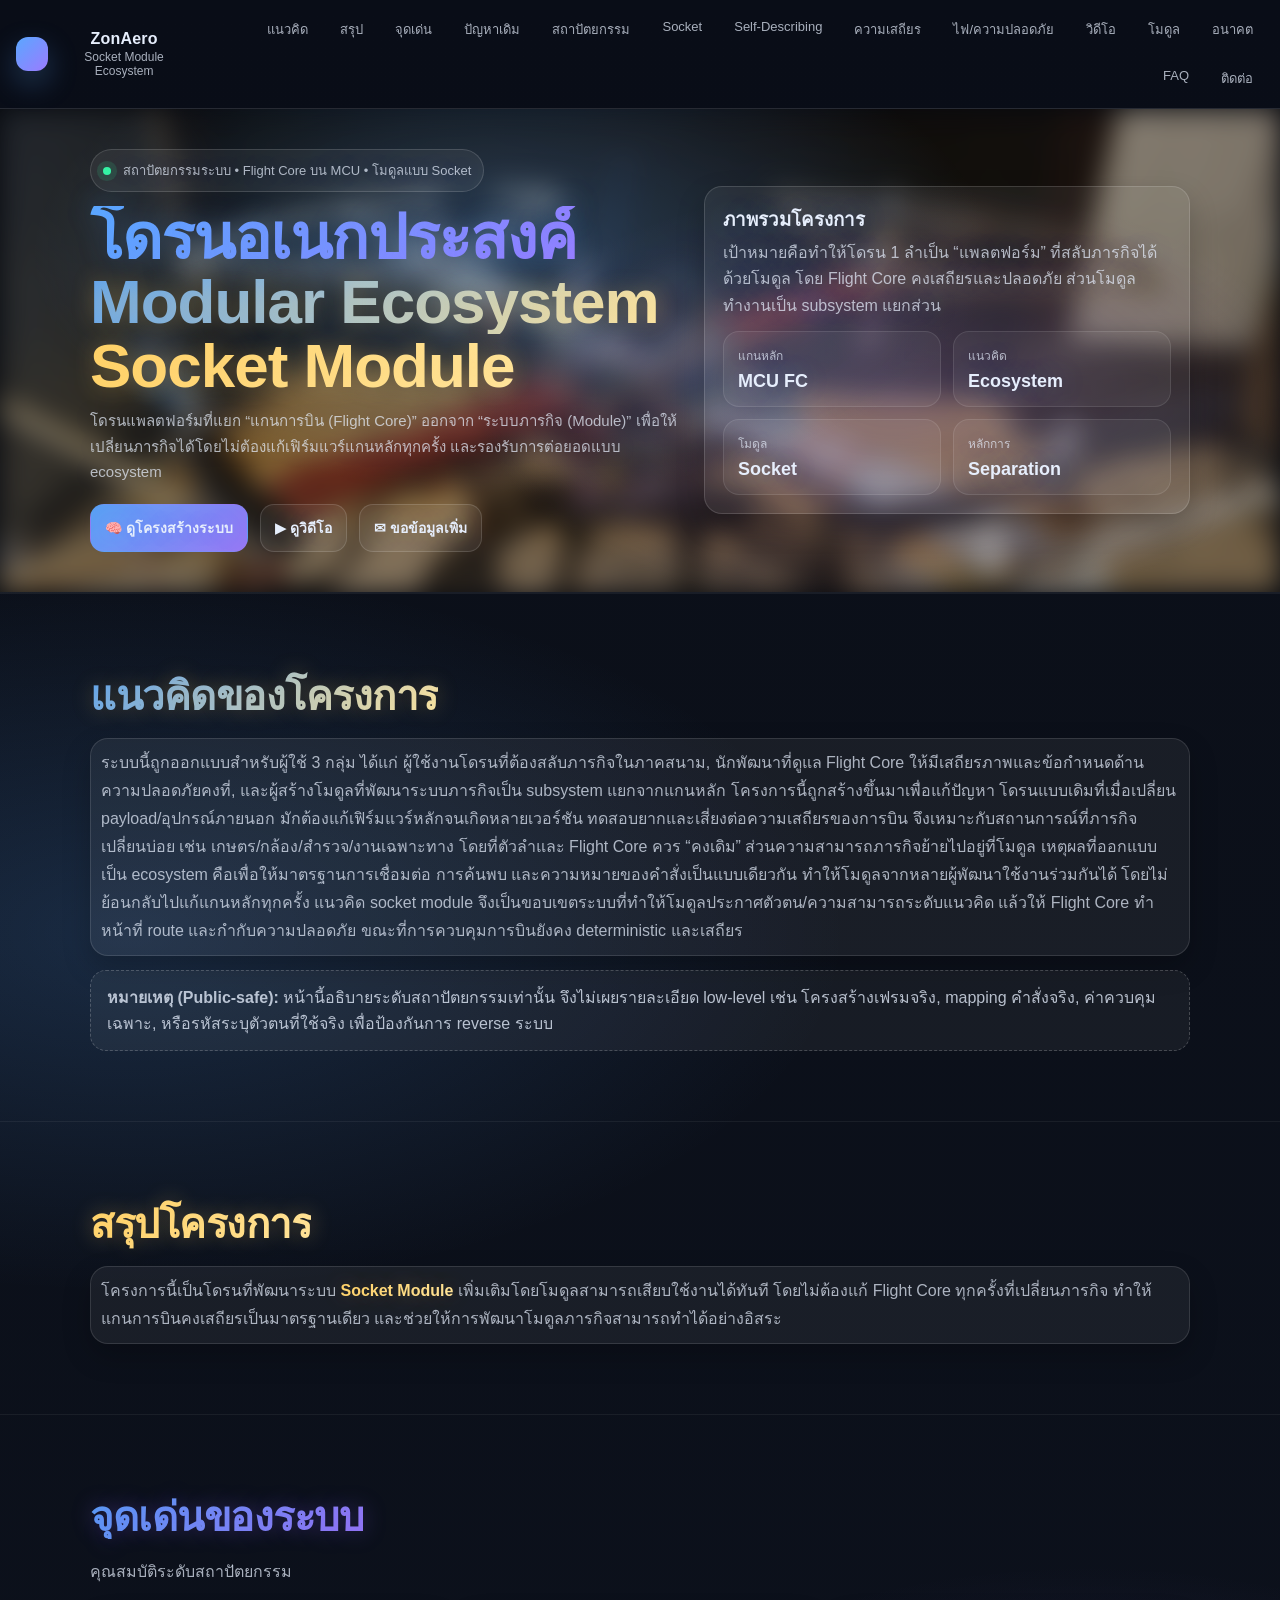
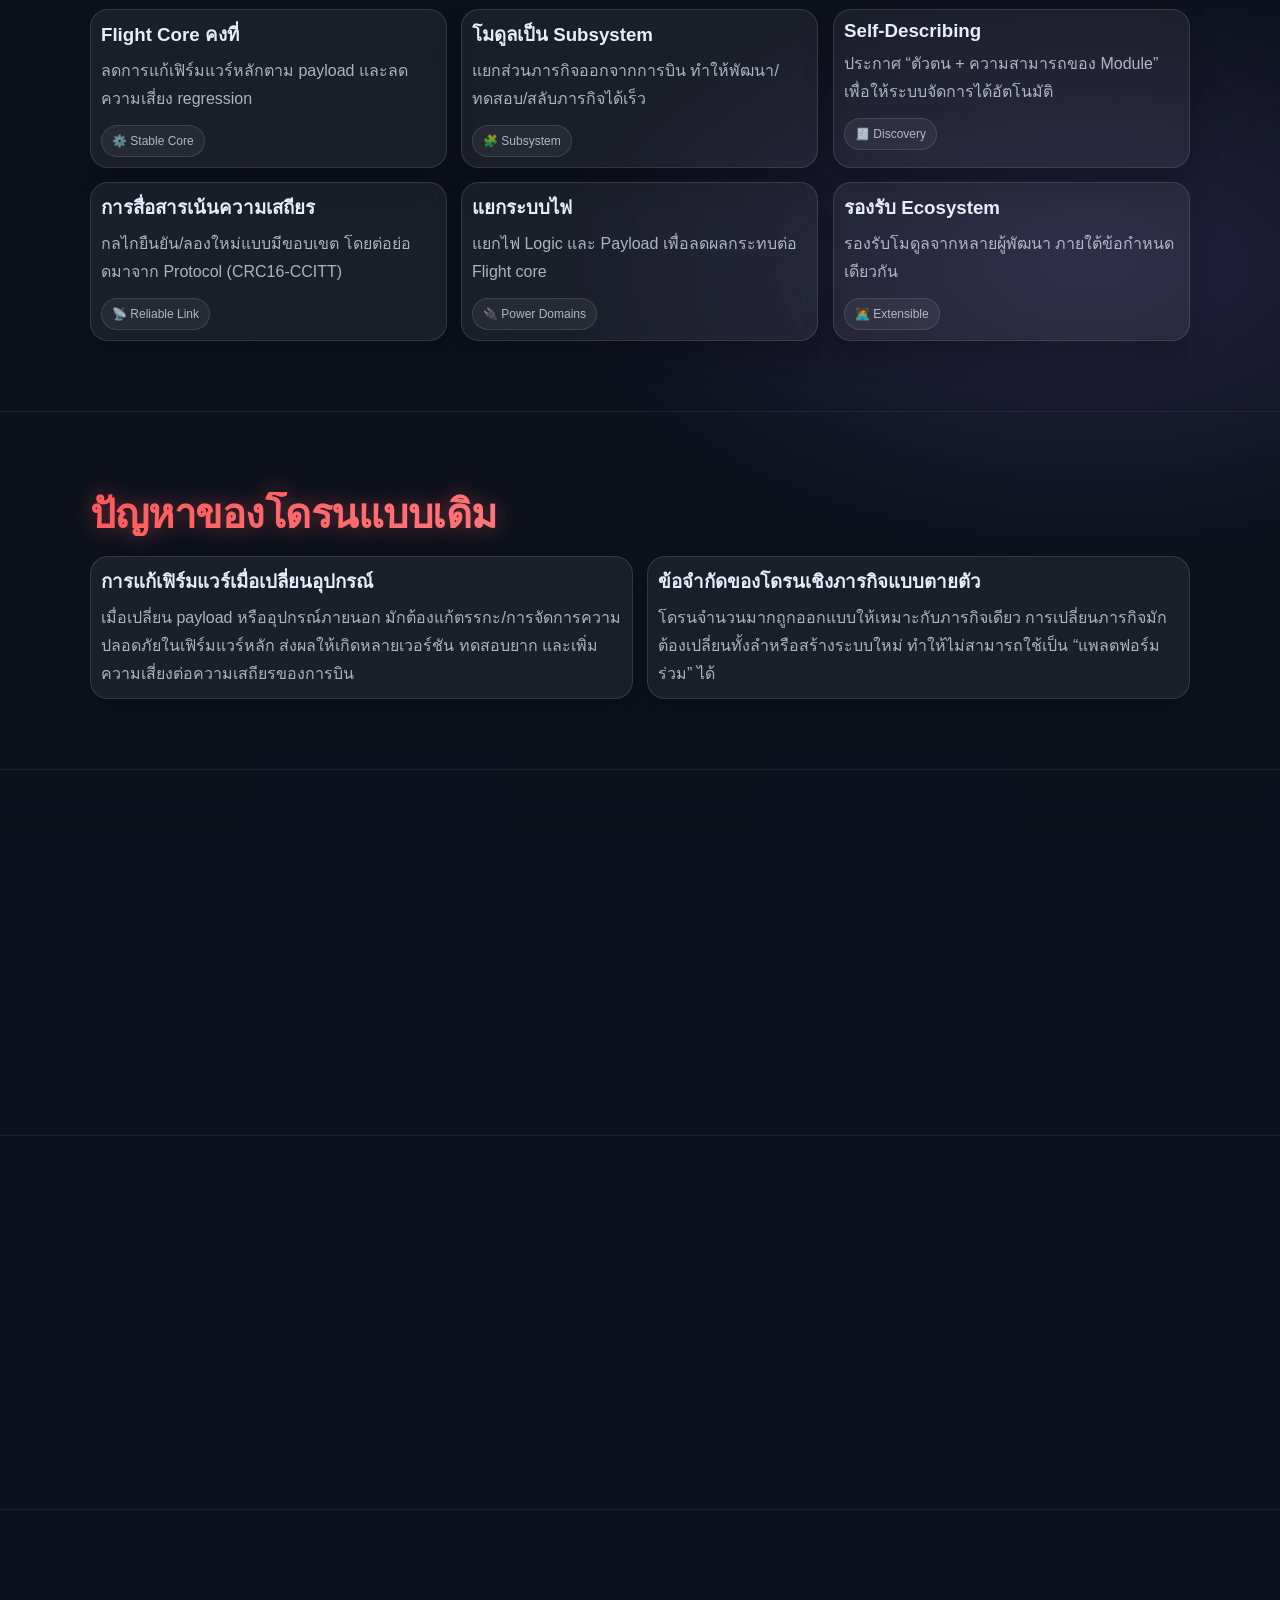
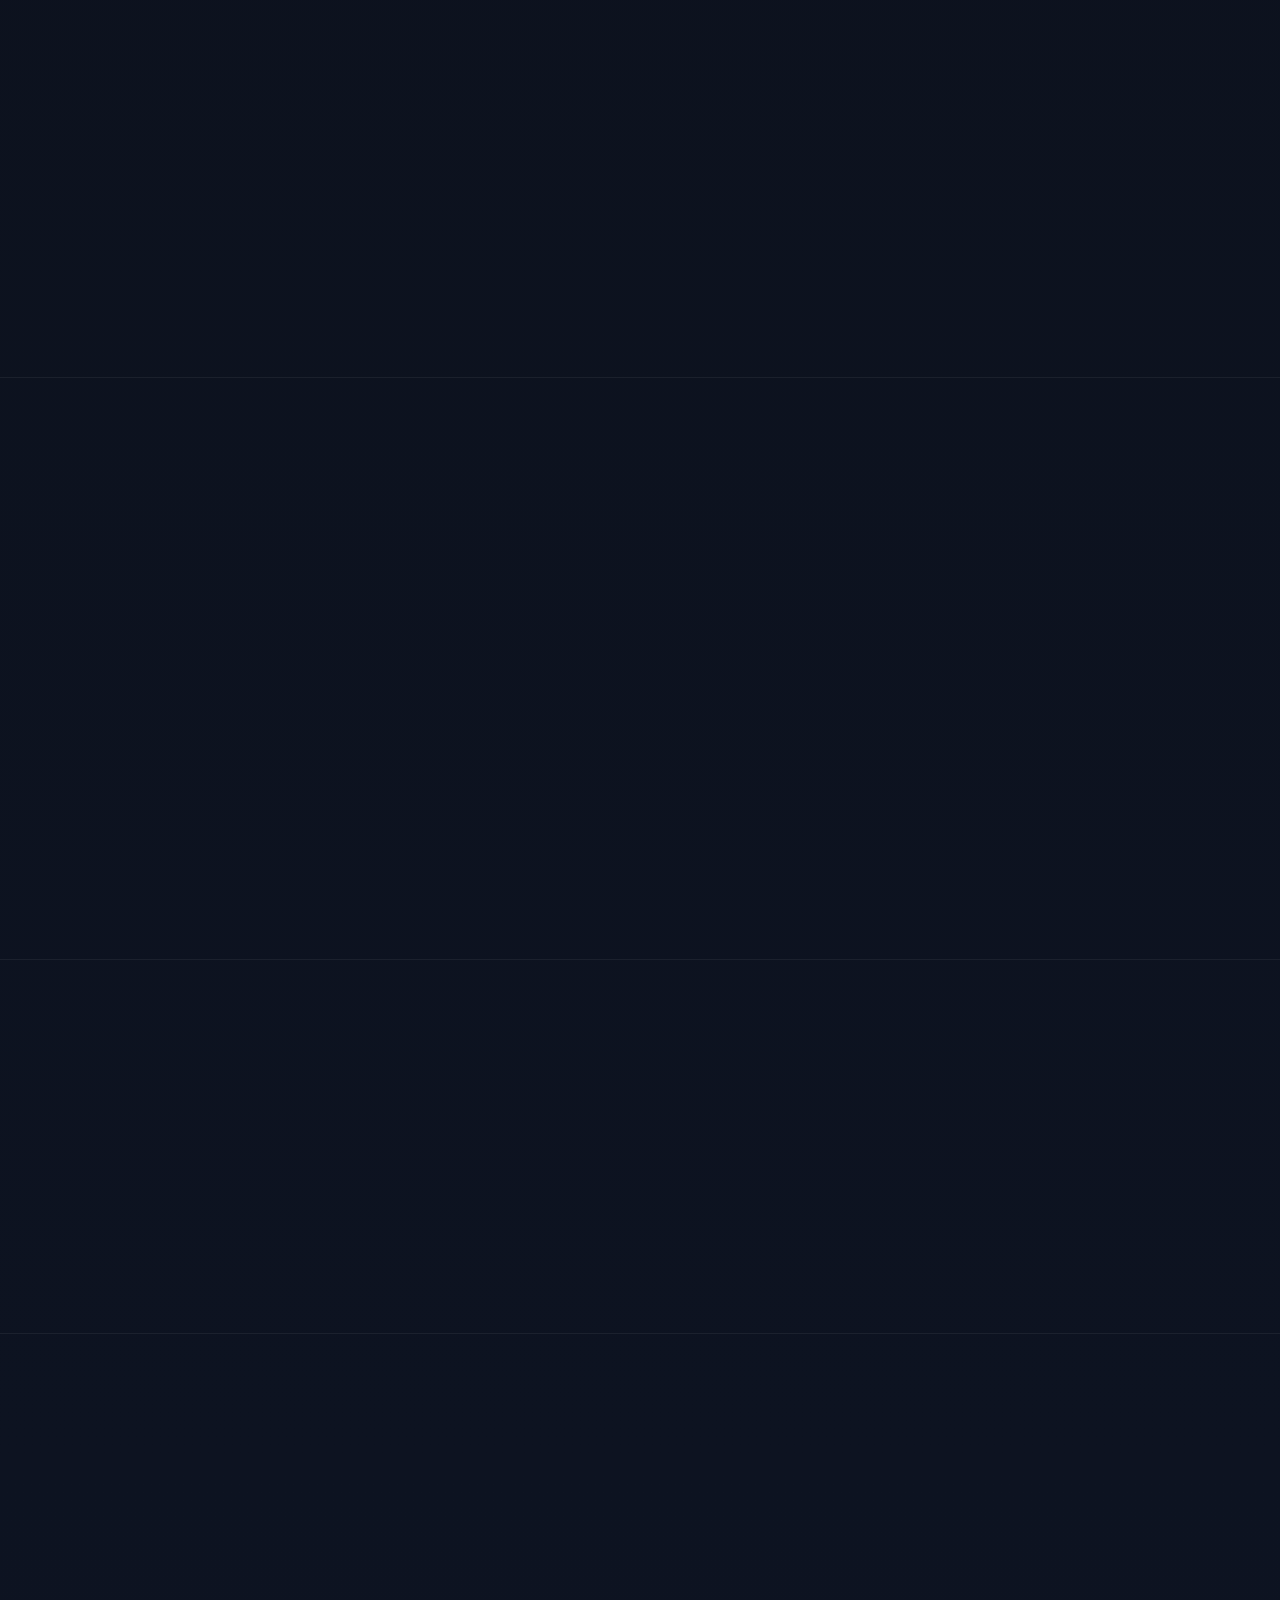
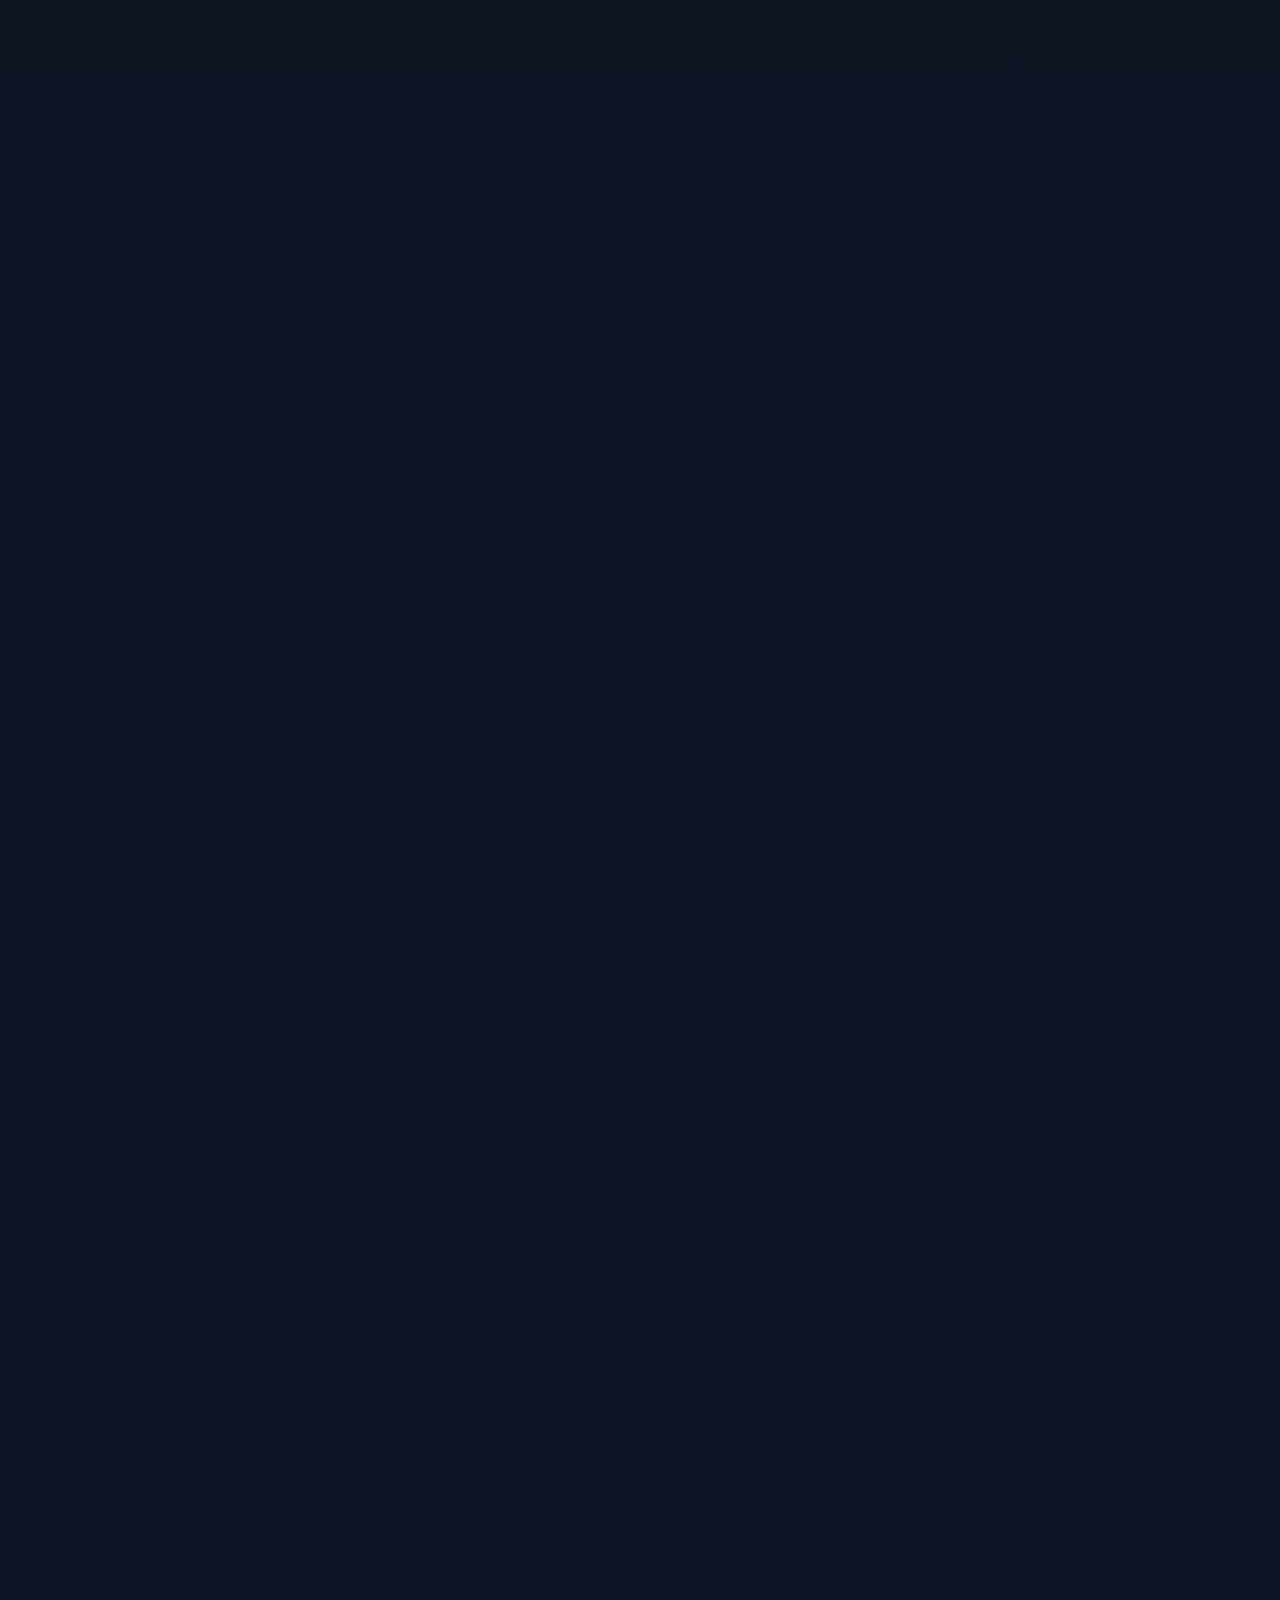
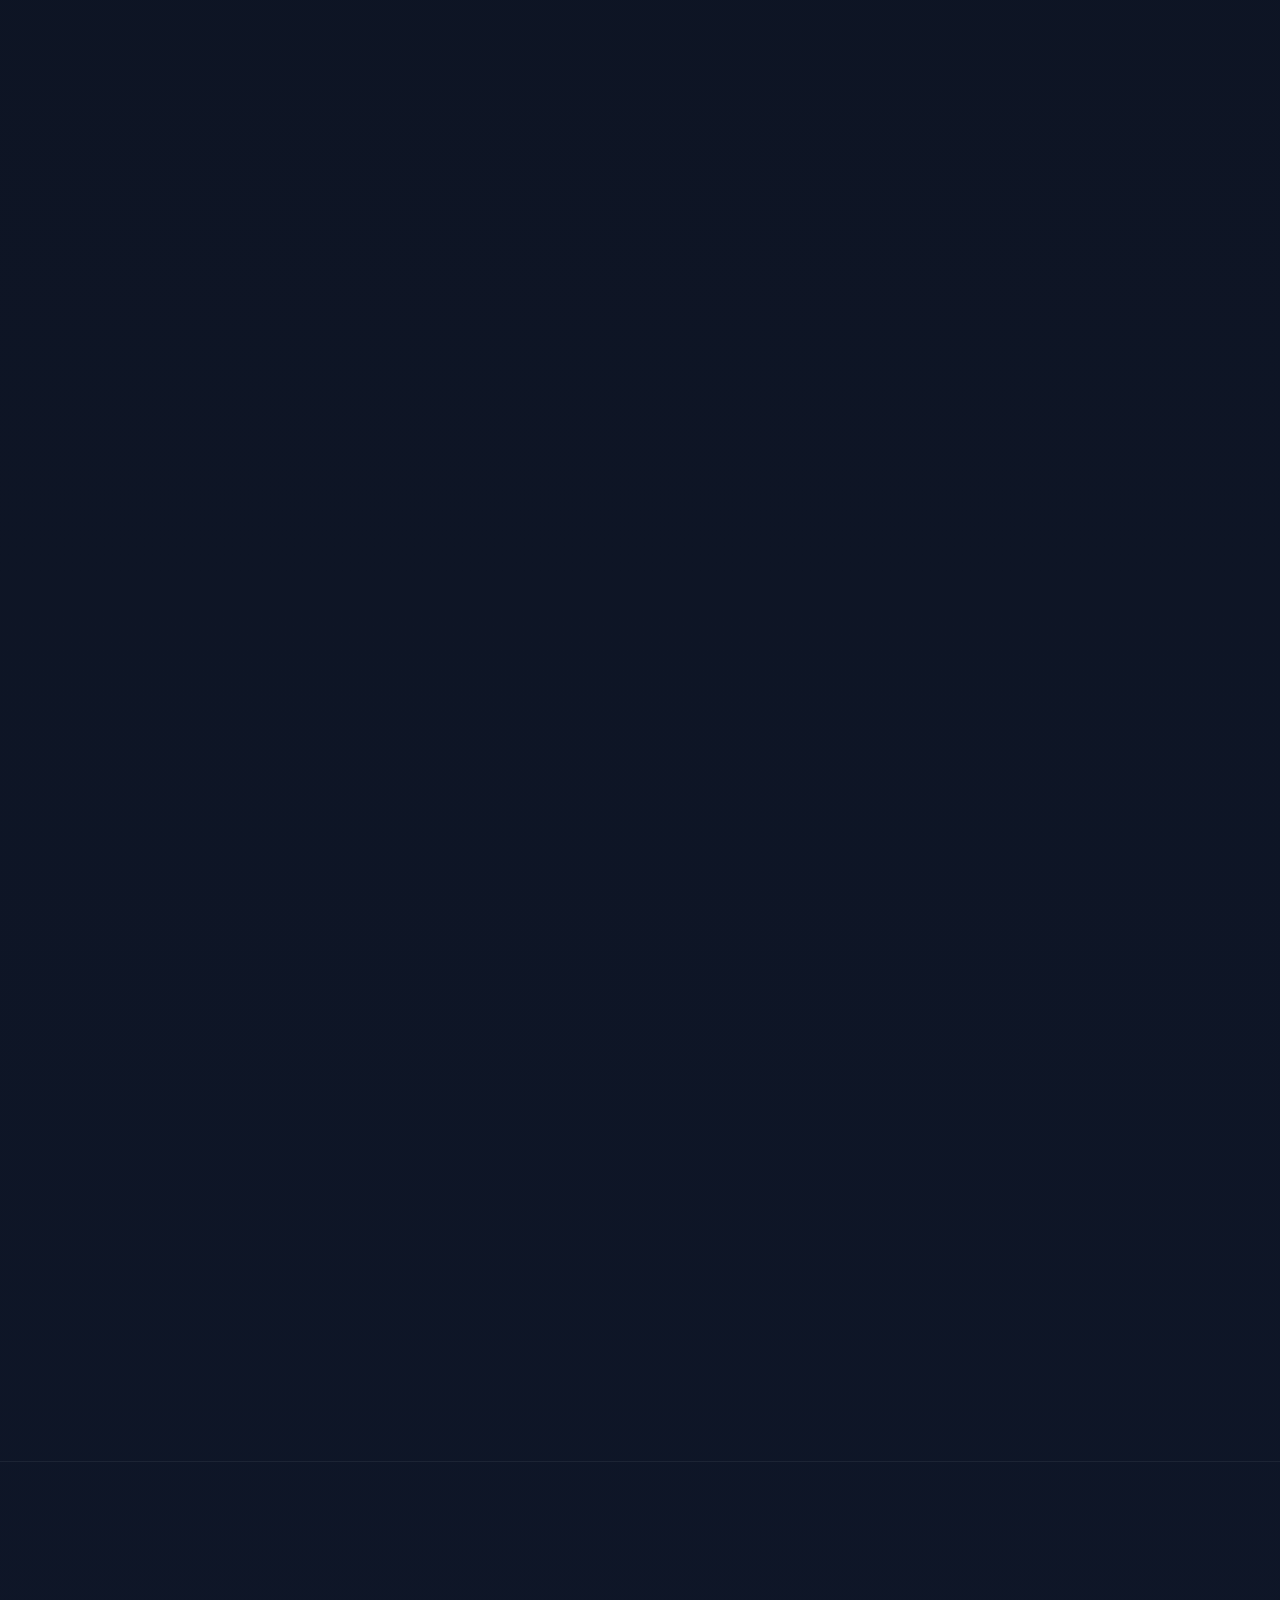
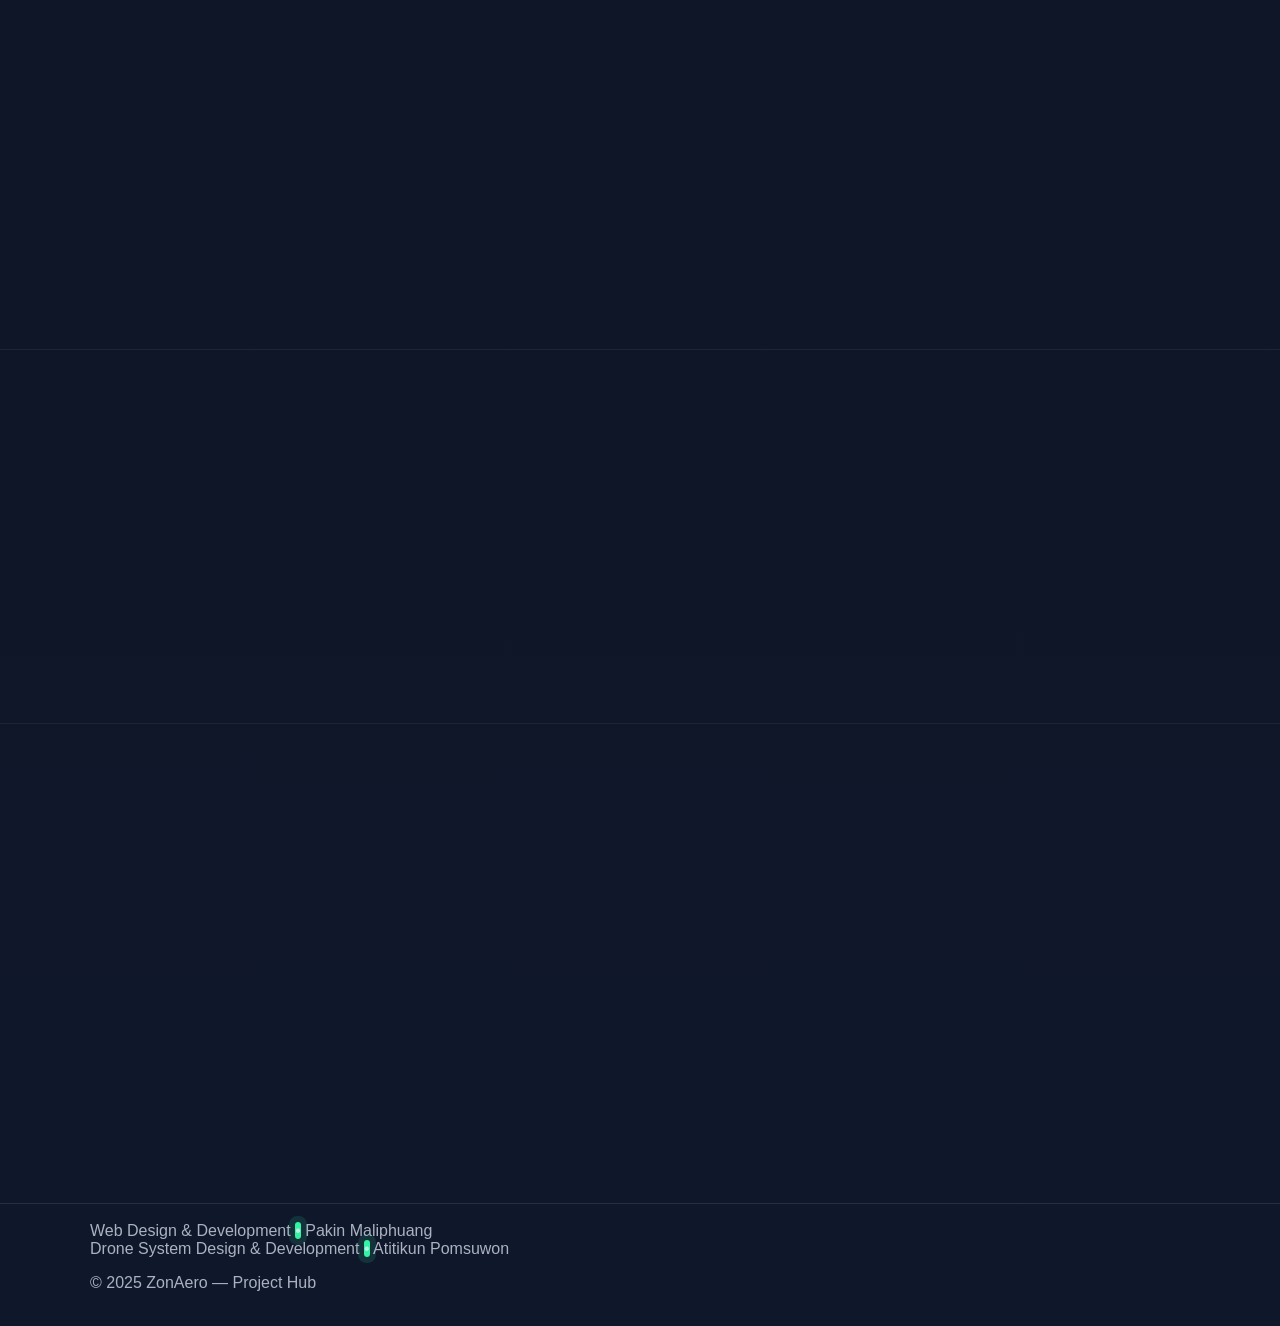
==== commit 000d6b81: "Add files via upload" ====
--- a/Multi_purpose_drone_infor.html
+++ b/Multi_purpose_drone_infor.html
@@ -49,8 +49,9 @@
         </div>
 
         <h1 class="hero-title reveal" data-delay="3">
-          <span>โดรนอเนกประสงค์</span><br/>
-          Modular Ecosystem ด้วย Socket Module
+          <span class="hero-accent">โดรนอเนกประสงค์</span><br/>
+          <span class="Aerogold">Modular Ecosystem</span>
+          <span class="gold">Socket Module</span>
         </h1>
 
         <p class="hero-sub reveal" data-delay="4">
@@ -88,7 +89,9 @@
     ========================== -->
     <section class="section" id="concept">
       <div class="container">
-        <h2 class="section-title reveal" data-delay="1">แนวคิดของโครงการ</h2>
+        <h2 class="section-title reveal" data-delay="1">
+          <span class="Aerogold">แนวคิดของโครงการ</span>
+        </h2>
 
         <div class="card reveal" data-delay="2">
           <p class="paragraph">
@@ -106,7 +109,7 @@
 
         <!-- NEW: ป้องกันความลับ -->
         <div class="notice reveal" data-delay="3">
-          <b>หมายเหตุ (Public/Portfolio-safe):</b>
+          <b>หมายเหตุ (Public-safe):</b>
           หน้านี้อธิบายระดับสถาปัตยกรรมเท่านั้น จึงไม่เผยรายละเอียด low-level เช่น โครงสร้างเฟรมจริง,
           mapping คำสั่งจริง, ค่าควบคุมเฉพาะ, หรือรหัสระบุตัวตนที่ใช้จริง เพื่อป้องกันการ reverse ระบบ
         </div>
@@ -116,10 +119,12 @@
     <!-- (1) NEW: สรุปโครงการ -->
     <section class="section" id="summary">
       <div class="container">
-        <h2 class="section-title reveal" data-delay="1">สรุปโครงการ</h2>
+        <h2 class="section-title reveal" data-delay="1">
+          <span class="gold">สรุปโครงการ</span>
+        </h2>
         <div class="card reveal" data-delay="2">
           <p class="paragraph">
-            โครงการนี้เป็นโดรนที่รองรับระบบ <span class="gold">Socket Module</span> โดยโมดูลสามารถเสียบใช้งานได้ทันที
+            โครงการนี้เป็นโดรนที่พัฒนาระบบ <span class="gold">Socket Module</span> เพิ่มเติมโดยโมดูลสามารถเสียบใช้งานได้ทันที
             โดยไม่ต้องแก้ Flight Core ทุกครั้งที่เปลี่ยนภารกิจ ทำให้แกนการบินคงเสถียรเป็นมาตรฐานเดียว
             และช่วยให้การพัฒนาโมดูลภารกิจสามารถทำได้อย่างอิสระ
           </p>
@@ -130,9 +135,11 @@
     <!-- NEW: Key Features -->
     <section class="section" id="key-features">
       <div class="container">
-        <h2 class="section-title reveal" data-delay="1">จุดเด่นของระบบ</h2>
+        <h2 class="section-title reveal" data-delay="1">
+          <span class="Aeroblue">จุดเด่นของระบบ</span>
+        </h2>
         <p class="section-desc reveal" data-delay="2">
-          คุณสมบัติระดับสถาปัตยกรรมที่ช่วยให้ต่อยอดได้ โดยไม่เปิดเผยข้อมูลอ่อนไหว
+          คุณสมบัติระดับสถาปัตยกรรม
         </p>
 
         <div class="grid3">
@@ -150,19 +157,19 @@
 
           <div class="card reveal right" data-delay="3">
             <h3>Self-Describing</h3>
-            <p>ประกาศ “ตัวตน + ความสามารถระดับแนวคิด” เพื่อให้ระบบจัดการได้อัตโนมัติ</p>
+            <p>ประกาศ “ตัวตน + ความสามารถของ Module” เพื่อให้ระบบจัดการได้อัตโนมัติ</p>
             <div class="pill">🧾 Discovery</div>
           </div>
 
           <div class="card reveal left" data-delay="1">
             <h3>การสื่อสารเน้นความเสถียร</h3>
-            <p>ตรวจสอบความถูกต้อง + กลไกยืนยัน/ลองใหม่แบบมีขอบเขต</p>
+            <p>กลไกยืนยัน/ลองใหม่แบบมีขอบเขต โดยต่อย่อดมาจาก Protocol (CRC16-CCITT)</p>
             <div class="pill">📡 Reliable Link</div>
           </div>
 
           <div class="card reveal" data-delay="2">
             <h3>แยกระบบไฟ</h3>
-            <p>แยกไฟ Logic และ Payload เพื่อลดผลกระทบต่อแกนการบิน</p>
+            <p>แยกไฟ Logic และ Payload เพื่อลดผลกระทบต่อ Flight core</p>
             <div class="pill">🔌 Power Domains</div>
           </div>
 
@@ -178,7 +185,9 @@
     <!-- (2) NEW: ปัญหาเดิม -->
     <section class="section" id="problem">
       <div class="container">
-        <h2 class="section-title reveal" data-delay="1">ปัญหาของโดรนแบบเดิม</h2>
+        <h2 class="section-title reveal" data-delay="1">
+          <span class="Radddddddd">ปัญหาของโดรนแบบเดิม</span>
+        </h2>
         <div class="grid2">
           <div class="card reveal left" data-delay="1">
             <h3>การแก้เฟิร์มแวร์เมื่อเปลี่ยนอุปกรณ์</h3>
@@ -201,7 +210,7 @@
     <!-- (3) NEW: สถาปัตยกรรม -->
     <section class="section" id="architecture">
       <div class="container">
-        <h2 class="section-title reveal" data-delay="1">สถาปัตยกรรมระบบ</h2>
+        <h2 class="section-title reveal" data-delay="1"><span class="Aeroblue">สถาปัตยกรรมระบบ</span></h2>
         <p class="section-desc reveal" data-delay="2">
           โครงสร้าง: <b>รีโมท → โดรน → โมดูล</b> โดยรีโมทส่งความตั้งใจผู้ใช้และคำสั่งภารกิจ,
           Flight Core ตรวจสอบ/กำกับความปลอดภัย และ route ไปยังโมดูล,
@@ -221,7 +230,10 @@
     <!-- (4) NEW: Socket Module -->
     <section class="section" id="socket">
       <div class="container">
-        <h2 class="section-title reveal" data-delay="1">แนวคิด Socket Module</h2>
+        <h2 class="section-title reveal" data-delay="1"> 
+          <span class="Aerogold">แนวคิด</span> 
+          <span class="gold">Socket Module</span>
+        </h2>
         <div class="grid2">
           <div class="card reveal left" data-delay="1">
             <h3>Plug-and-play</h3>
@@ -240,7 +252,10 @@
     <!-- (5) NEW: Self-describing (ปกปิดข้อมูลจริง) -->
     <section class="section" id="selfdesc">
       <div class="container">
-        <h2 class="section-title reveal" data-delay="1">โมดูลแบบอธิบายตัวเอง (Self-describing Module)</h2>
+        <h2 class="section-title reveal" data-delay="1">
+          <span class="Aerogold">โมดูลแบบอธิบายตัวเอง </span>
+          <span class="gold">(Self-describing Module)</span>
+        </h2>
         <p class="section-desc reveal" data-delay="2">
           โมดูลประกาศ “ตัวตน + แผนที่ความสามารถ” เพื่อให้ระบบรู้ว่ารองรับฟังก์ชันประเภทใด โดยหน้าเว็บนี้ใช้ตัวอย่างเชิงแนวคิดและปกปิดค่าที่ใช้จริง
         </p>
@@ -269,7 +284,10 @@
     <!-- (6) NEW: ความเสถียรการสื่อสาร -->
     <section class="section" id="reliability">
       <div class="container">
-        <h2 class="section-title reveal" data-delay="1">ความเสถียรของการสื่อสาร</h2>
+        <h2 class="section-title reveal" data-delay="1">
+          <span class="Aeroblue">ความเสถียรของการสื่อสาร</span>
+        </h2>
+
         <p class="section-desc reveal" data-delay="2">
           ระบบยึดแนวคิดการสื่อสารที่ตรวจสอบได้ เพื่อป้องกันคำสั่งผิดพลาดและลดความเสี่ยงจากการเชื่อมต่อที่ไม่เสถียร
         </p>
@@ -317,7 +335,9 @@
     <!-- (7) NEW: ไฟ/ความปลอดภัย -->
     <section class="section" id="power">
       <div class="container">
-        <h2 class="section-title reveal" data-delay="1">ความปลอดภัยและระบบไฟ</h2>
+        <h2 class="section-title reveal" data-delay="1">
+          <span class="Radddddddd">ความปลอดภัยและระบบไฟ</span>
+        </h2>
 
         <div class="grid2">
           <div class="card reveal left" data-delay="1">
@@ -349,7 +369,9 @@
 
     <!-- Video 1 -->
     <div class="card reveal" data-delay="3">
-      <h3 style="margin:0 0 10px;">Video Showcase</h3>
+      <h3 style="margin:0 0 10px;">
+        <span class="dot" aria-hidden="true">|</span> - Test Flight (Camera Module)
+      </h3>
       <video class="video-center reveal zoom" data-delay="2"
              data-autoplay loop muted playsinline preload="metadata">
         <source src="video/noise.mp4" type="video/mp4" />
@@ -361,7 +383,9 @@
 
     <!-- Video 2 -->
     <div class="card reveal" data-delay="3">
-      <h3 style="margin:0 0 10px;"></h3>
+      <h3 style="margin:0 0 10px;">
+        <span class="dot" aria-hidden="true">|</span> - Test Flight (Agriculture Module)
+      </h3>
       <video class="video-center reveal zoom" data-delay="2"
              data-autoplay loop muted playsinline preload="metadata">
         <source src="video/idk.mp4" type="video/mp4" />
@@ -373,7 +397,9 @@
 
     <!-- Video 3  -->
     <div class="card reveal" data-delay="3">
-      <h3 style="margin:0 0 10px;"></h3>
+      <h3 style="margin:0 0 10px;">
+        <span class="dot" aria-hidden="true">|</span> - การเชื่อมต่อ Agriculture Module
+      </h3>
       <video class="video-center reveal zoom" data-delay="2"
              data-autoplay loop muted playsinline preload="metadata">
         <source src="video/supergolf.mp4" type="video/mp4" />
@@ -385,7 +411,10 @@
 
     <!-- Video 4 (NEW) -->
     <div class="card reveal" data-delay="3">
-      <h3 style="margin:0 0 10px;"></h3>
+      <h3 style="margin:0 0 10px;">
+        <span class="dot" aria-hidden="true">|</span>
+         - การเชื่อมต่อ Agriculture Module Test บินจริง
+      </h3>
       <video class="video-center reveal zoom" data-delay="2"
              data-autoplay loop muted playsinline preload="metadata">
         <source src="video/danger.mp4" type="video/mp4" />
@@ -397,7 +426,9 @@
 
     <!-- Video 5 (NEW) -->
     <div class="card reveal" data-delay="3">
-      <h3 style="margin:0 0 10px;"></h3>
+      <h3 style="margin:0 0 10px;">
+        <span class="dot" aria-hidden="true">|</span> - การเชื่อมต่อ Camera Module
+      </h3>
       <video class="video-center reveal zoom" data-delay="2"
              data-autoplay loop muted playsinline preload="metadata">
         <source src="video/golf.mp4" type="video/mp4" />
@@ -411,7 +442,9 @@
     <!-- (8) NEW: ตัวอย่างโมดูล -->
 <section class="section" id="examples">
   <div class="container">
-    <h2 class="section-title reveal">ตัวอย่างโมดูล</h2>
+    <h2 class="section-title reveal">
+      <span class="Aeroblue">ตัวอย่าง Module</span>
+    </h2>
     <p class="section-desc reveal">ตัวอย่างโมดูลในเชิงแนวคิด</p>
 
     <!-- GRID แนวนอน -->
@@ -445,7 +478,9 @@
     <!-- (9) NEW: อนาคต -->
     <section class="section" id="future">
       <div class="container">
-        <h2 class="section-title reveal" data-delay="1">แผนพัฒนาในอนาคต</h2>
+        <h2 class="section-title reveal" data-delay="1">
+          <span class="Aerogold">แผนพัฒนาในอนาคต</span>
+        </h2>
 
         <div class="grid3">
           <div class="card reveal left" data-delay="1">
@@ -472,7 +507,9 @@
     <!-- FAQ -->
     <section class="section" id="faq">
       <div class="container">
-        <h2 class="section-title reveal" data-delay="1">FAQ</h2>
+        <h2 class="section-title reveal" data-delay="1">
+          <span class="Radddddddd">FAQ</span>
+        </h2>
         <p class="section-desc reveal" data-delay="2">
           คำถามที่พบบ่อย (ปรับให้ปลอดภัยต่อการเผยแพร่)
         </p>
--- a/Multi_purpose_drone_infor.css
+++ b/Multi_purpose_drone_infor.css
@@ -193,15 +193,16 @@
   height: 100%;
   display:grid;
   grid-template-columns: 1.1fr .9fr;
-  gap: 18px;
+  gap: 20px;
   align-items:center;
   padding: 40px 0;
+  text-shadow: 0 0 28px rgba(90,167,255,.25);
 }
 
 .hero-kicker{
   display:inline-flex;
   align-items:center;
-  gap:10px;
+  gap:12px;
   padding: 10px 12px;
   border: 1px solid rgba(255,255,255,.14);
   background: rgba(255,255,255,.06);
@@ -222,11 +223,16 @@
   letter-spacing: -1px;
   line-height: 1.03;
 }
-.hero-title span{
+.hero-accent{
   background: linear-gradient(135deg, var(--brand), var(--brand2));
   -webkit-background-clip: text;
-  background-clip:text;
+  background-clip: text;
+
+  -webkit-text-fill-color: transparent;
   color: transparent;
+
+  font-weight: 900;
+  display: inline-block;
 }
 .hero-sub{
   color: var(--muted);
@@ -296,7 +302,7 @@
   border: 1px solid rgba(255,255,255,.12);
   background: rgba(255,255,255,.06);
   border-radius: var(--radius);
-  padding: 18px;
+  padding: 10px;
   box-shadow: 0 18px 44px rgba(0,0,0,.24);
 }
 .card h3{ margin: 0 0 8px; }
@@ -345,9 +351,46 @@
 .gold{
   background: linear-gradient(135deg, #ffd166, #ffe6a1);
   -webkit-background-clip: text;
+  background-clip: text;
+
+  -webkit-text-fill-color: transparent;
+  color: transparent;
+
+  font-weight: 900;
+  display: inline-block;
+  text-shadow: 0 0 22px rgba(255, 209, 102, 0.329);
+}
+
+.Aerogold{
+  background: linear-gradient(135deg, rgba(90,167,255,.95), #ffe6a1);
+  -webkit-background-clip: text;
+  background-clip: text;
+
+  -webkit-text-fill-color: transparent;
+  color: transparent;
+
+  font-weight: 900;
+  display: inline-block;
+  text-shadow: 0 0 22px rgba(255,209,102,.28);
+}
+
+.Aeroblue{
+  background: linear-gradient(135deg, rgba(90,167,255,.95), rgba(155,123,255,.95));
+  -webkit-background-clip: text;
   background-clip:text;
   color: transparent;
   font-weight: 900;
+  text-shadow: 0 0 22px rgba(135, 102, 255, 0.336);
+}
+
+.Radddddddd{
+  background: linear-gradient(135deg,#ff5a5a,#ff7b82);
+  -webkit-background-clip: text;
+  background-clip: text;
+  -webkit-text-fill-color: transparent;
+  color: transparent;
+  font-weight: 900;
+  text-shadow: 0 0 22px rgba(255, 102, 102, 0.445);
 }
 
 /* FAQ */
@@ -373,13 +416,16 @@
 /* Video */
 .video-center{
   display:block;
-  width:min(900px, 100%);
+  width:min(1400px, 100%);
   max-width:100%;
   height:auto;
   margin:0 auto;
   border-radius: 16px;
   border: 1px solid rgba(255,255,255,.12);
   background: rgba(0,0,0,.25);
+}
+.video-text {
+  gap: 1px;
 }
 
 footer{
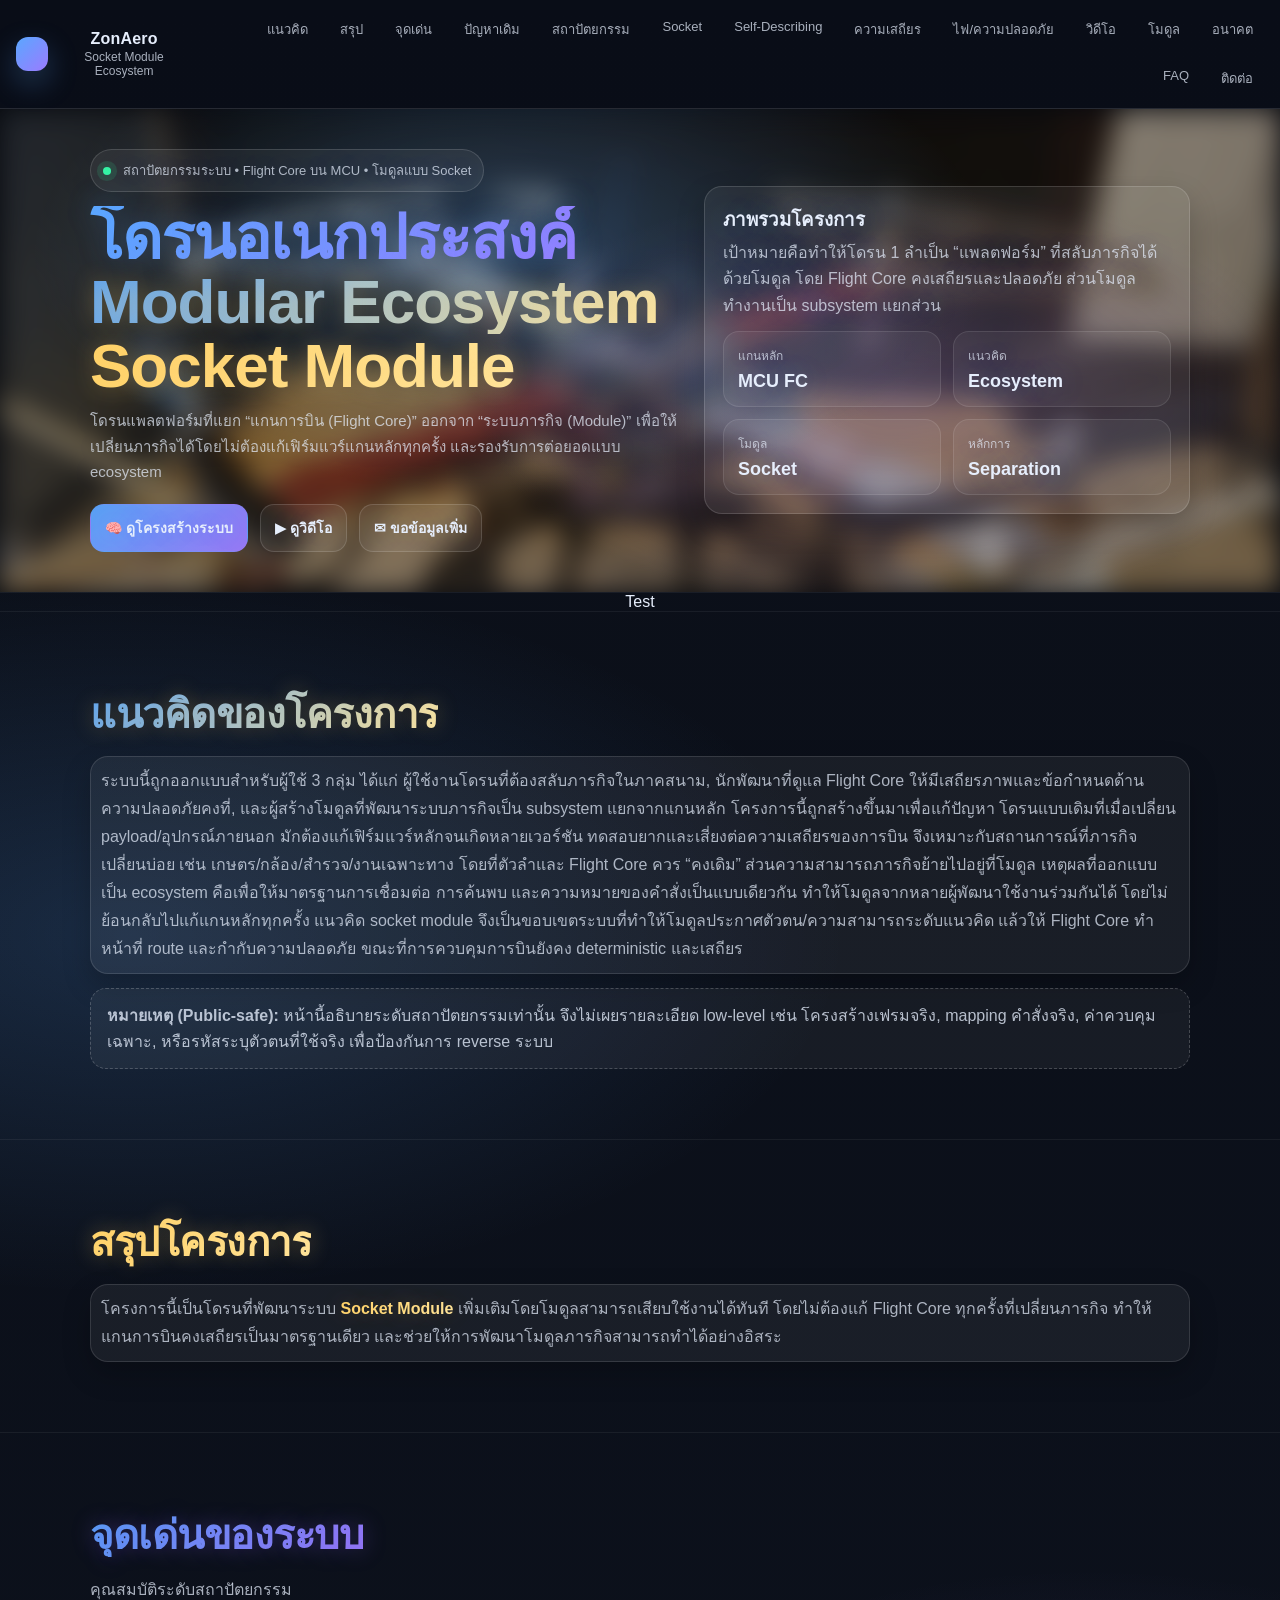
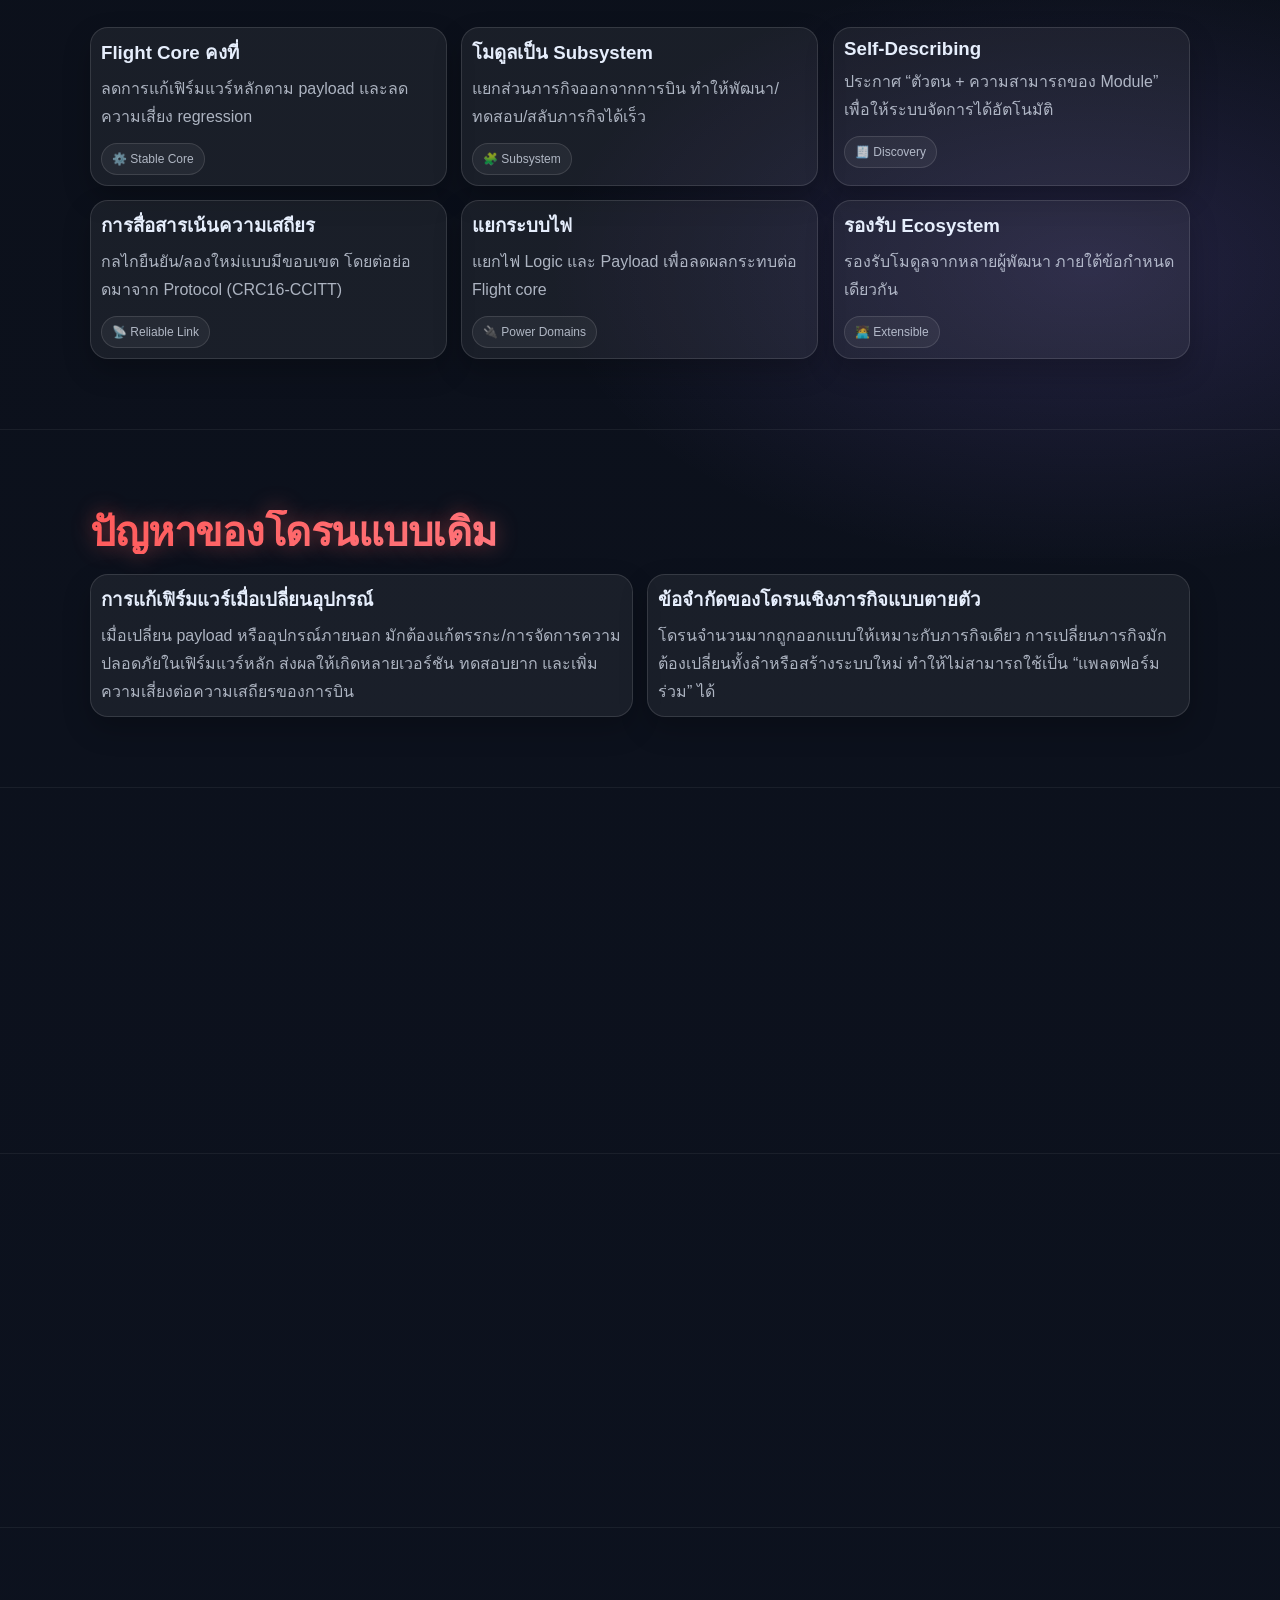
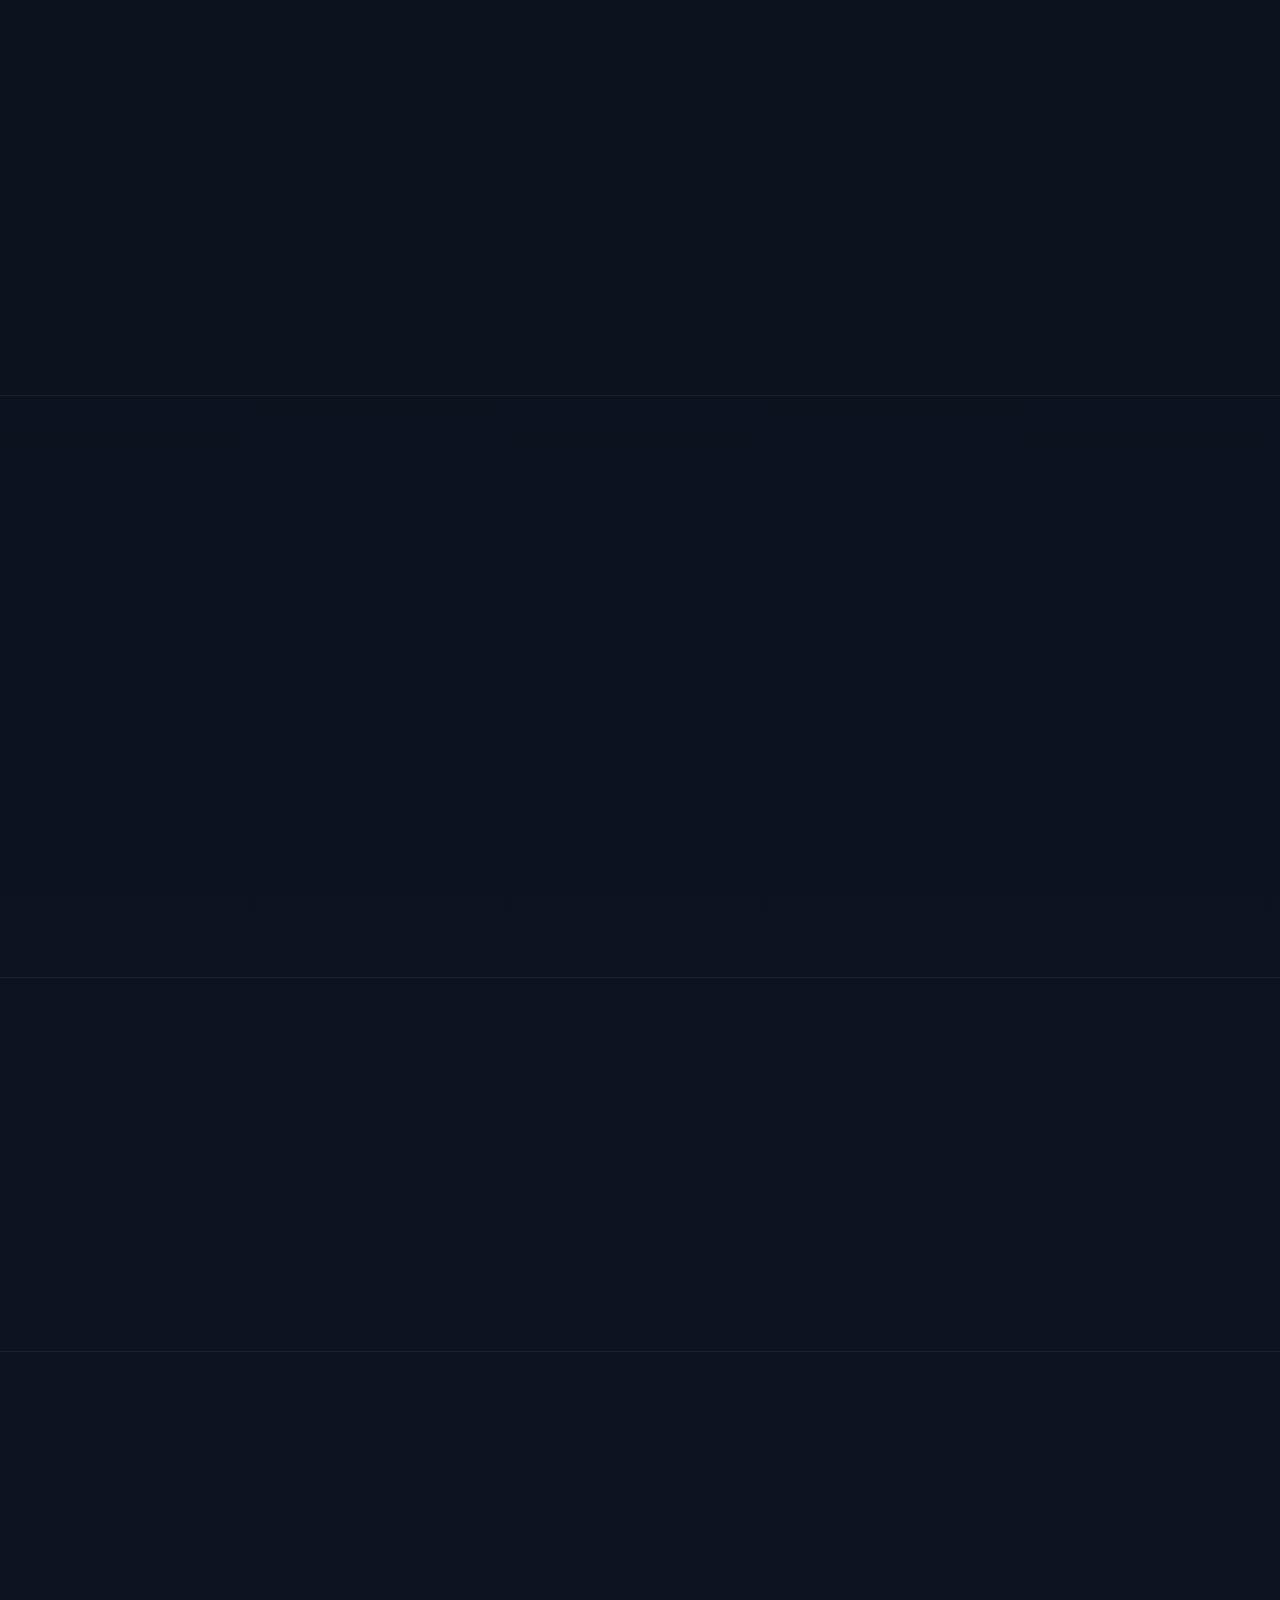
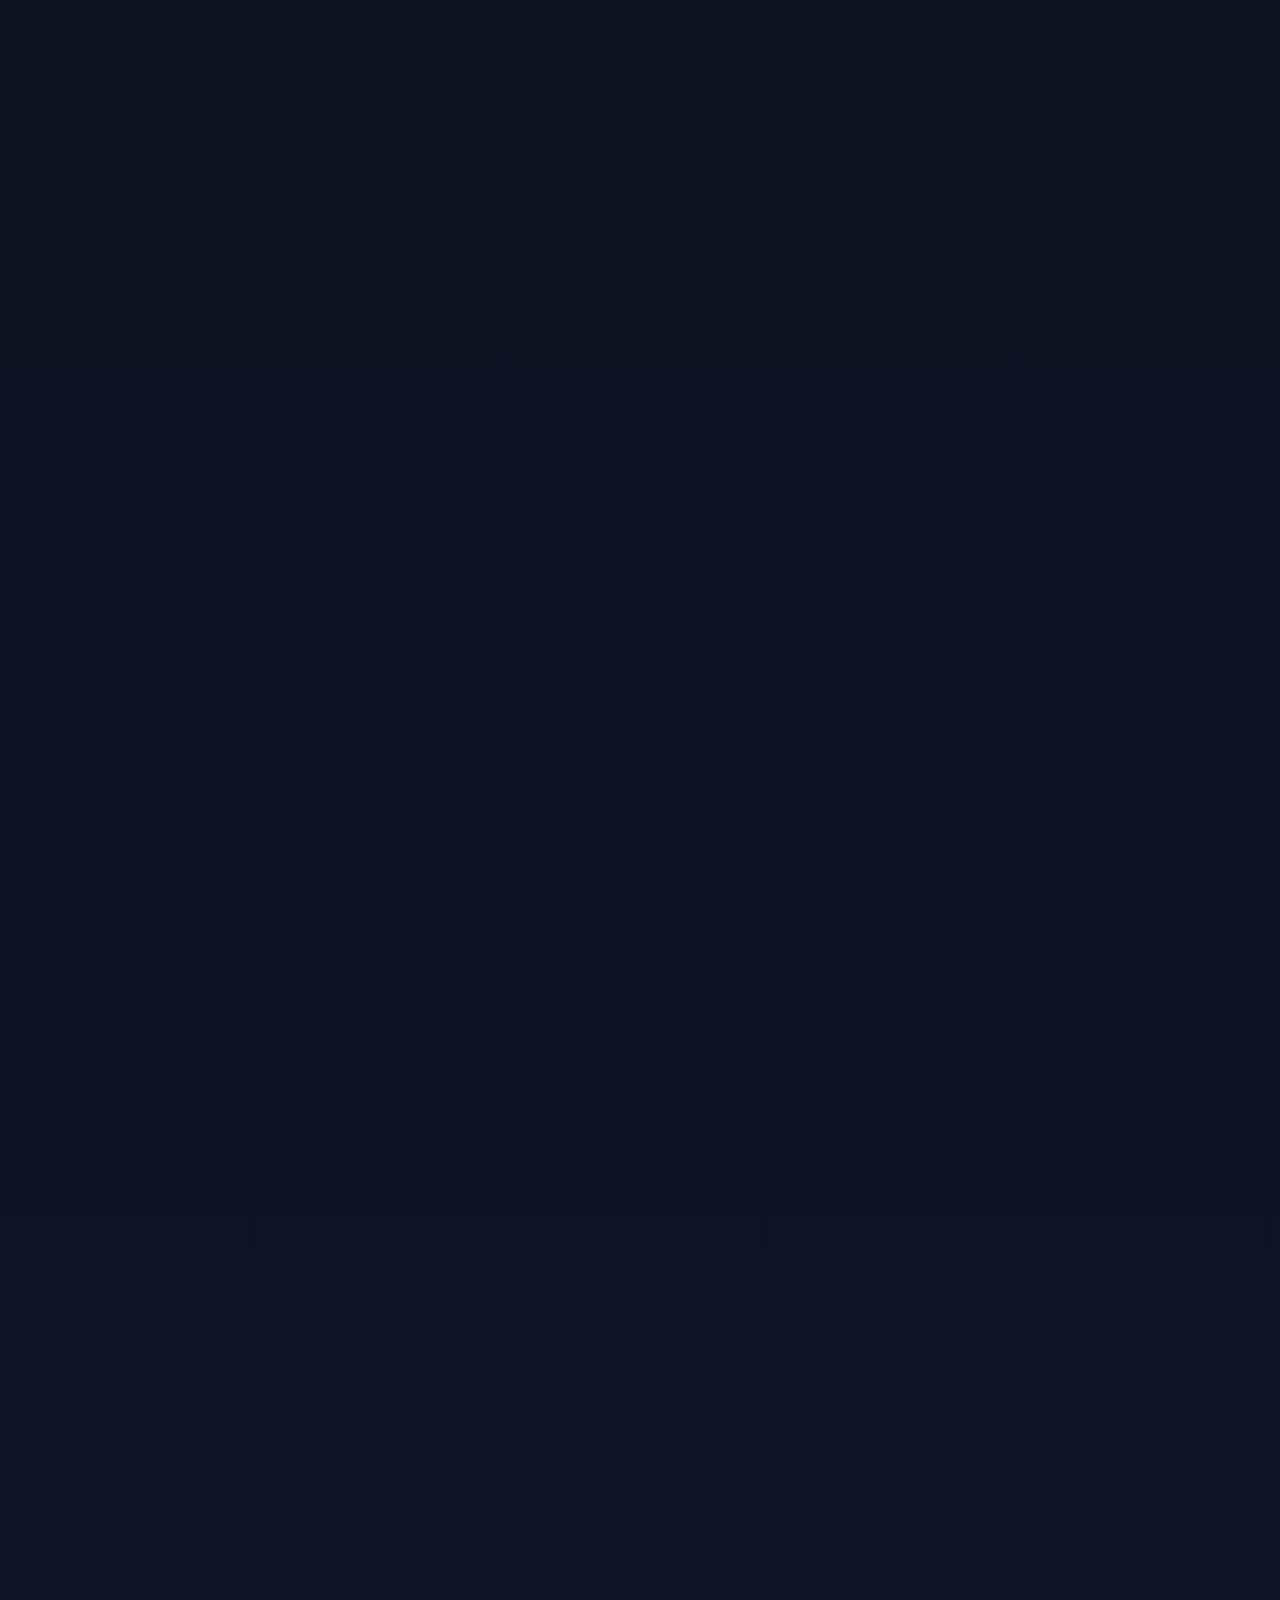
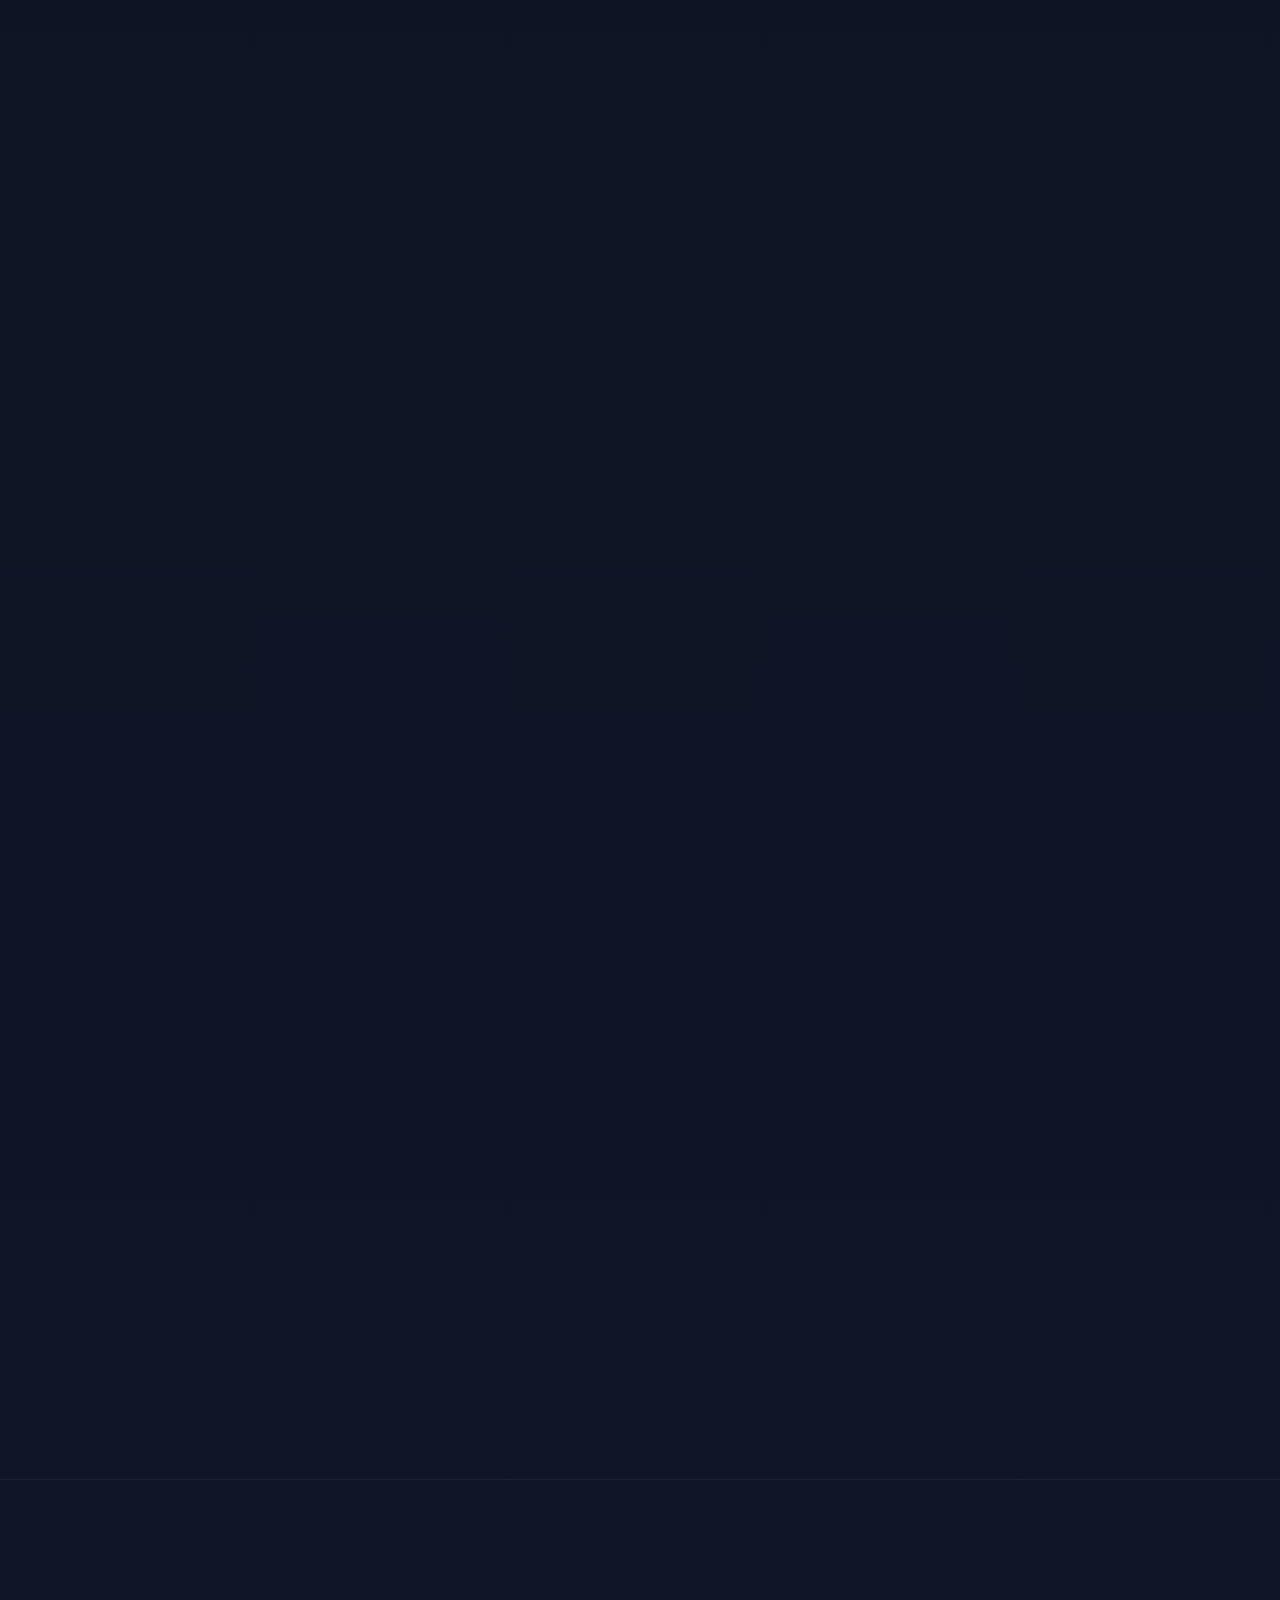
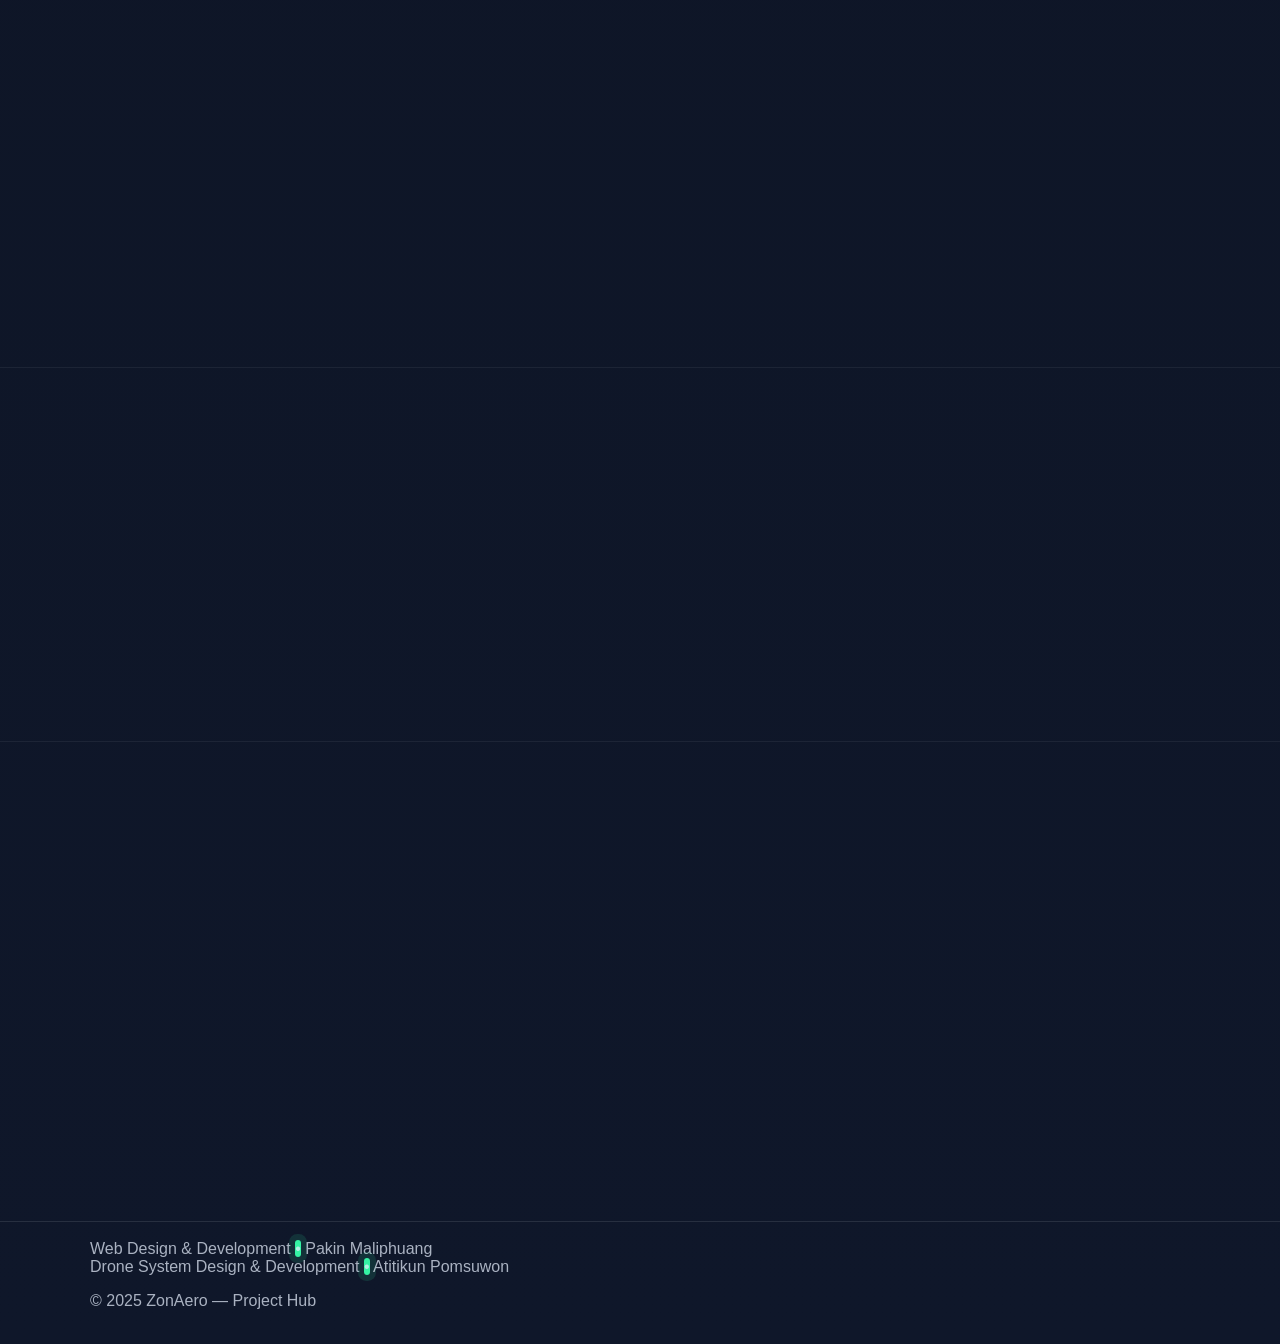
==== commit 377e7a94: "Update Multi_purpose_drone_infor.html" ====
--- a/Multi_purpose_drone_infor.html
+++ b/Multi_purpose_drone_infor.html
@@ -87,6 +87,9 @@
     <!-- =========================
          (0) NEW: แนวคิดโครงการ (5W1H) - ภาษาไทย + ป้องกันความลับ
     ========================== -->
+
+    <h>Test</h>
+    
     <section class="section" id="concept">
       <div class="container">
         <h2 class="section-title reveal" data-delay="1">
@@ -579,3 +582,4 @@
   <script src="reveal.js"></script>
 </body>
 </html>
+
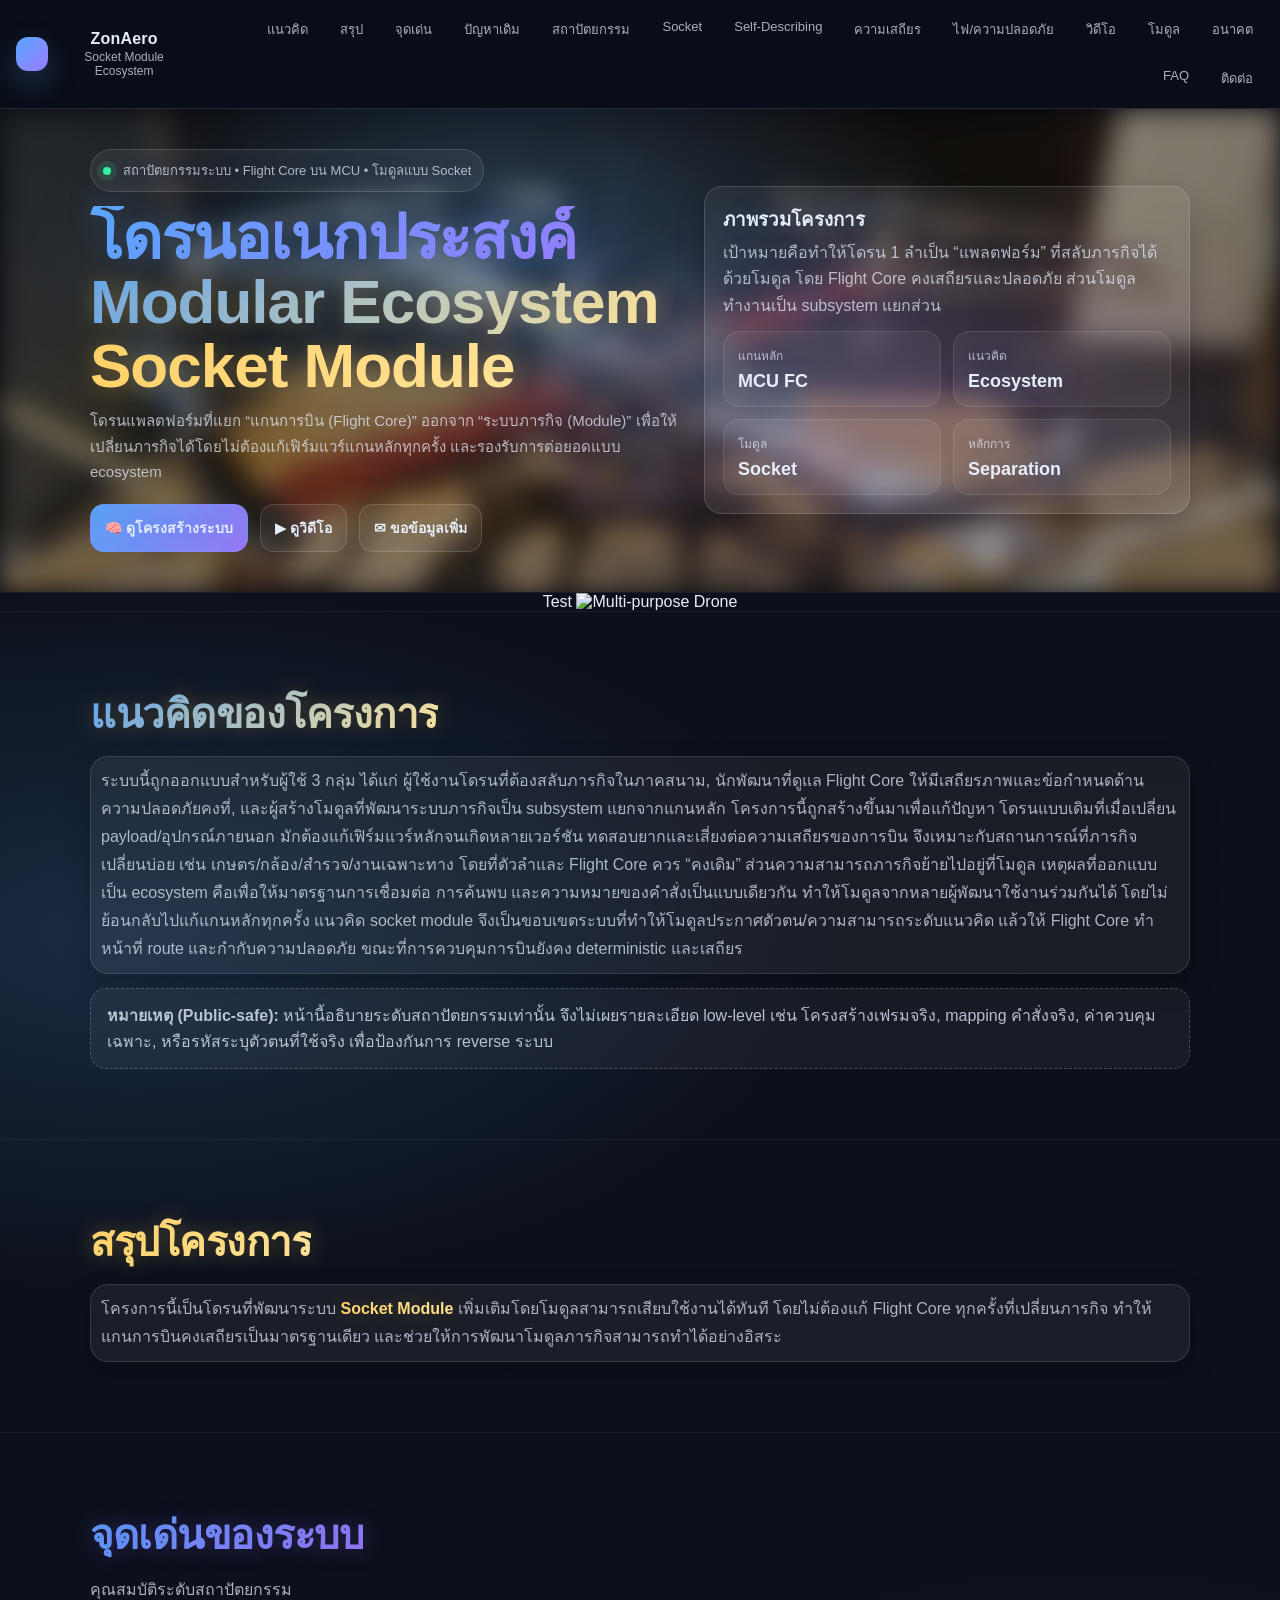
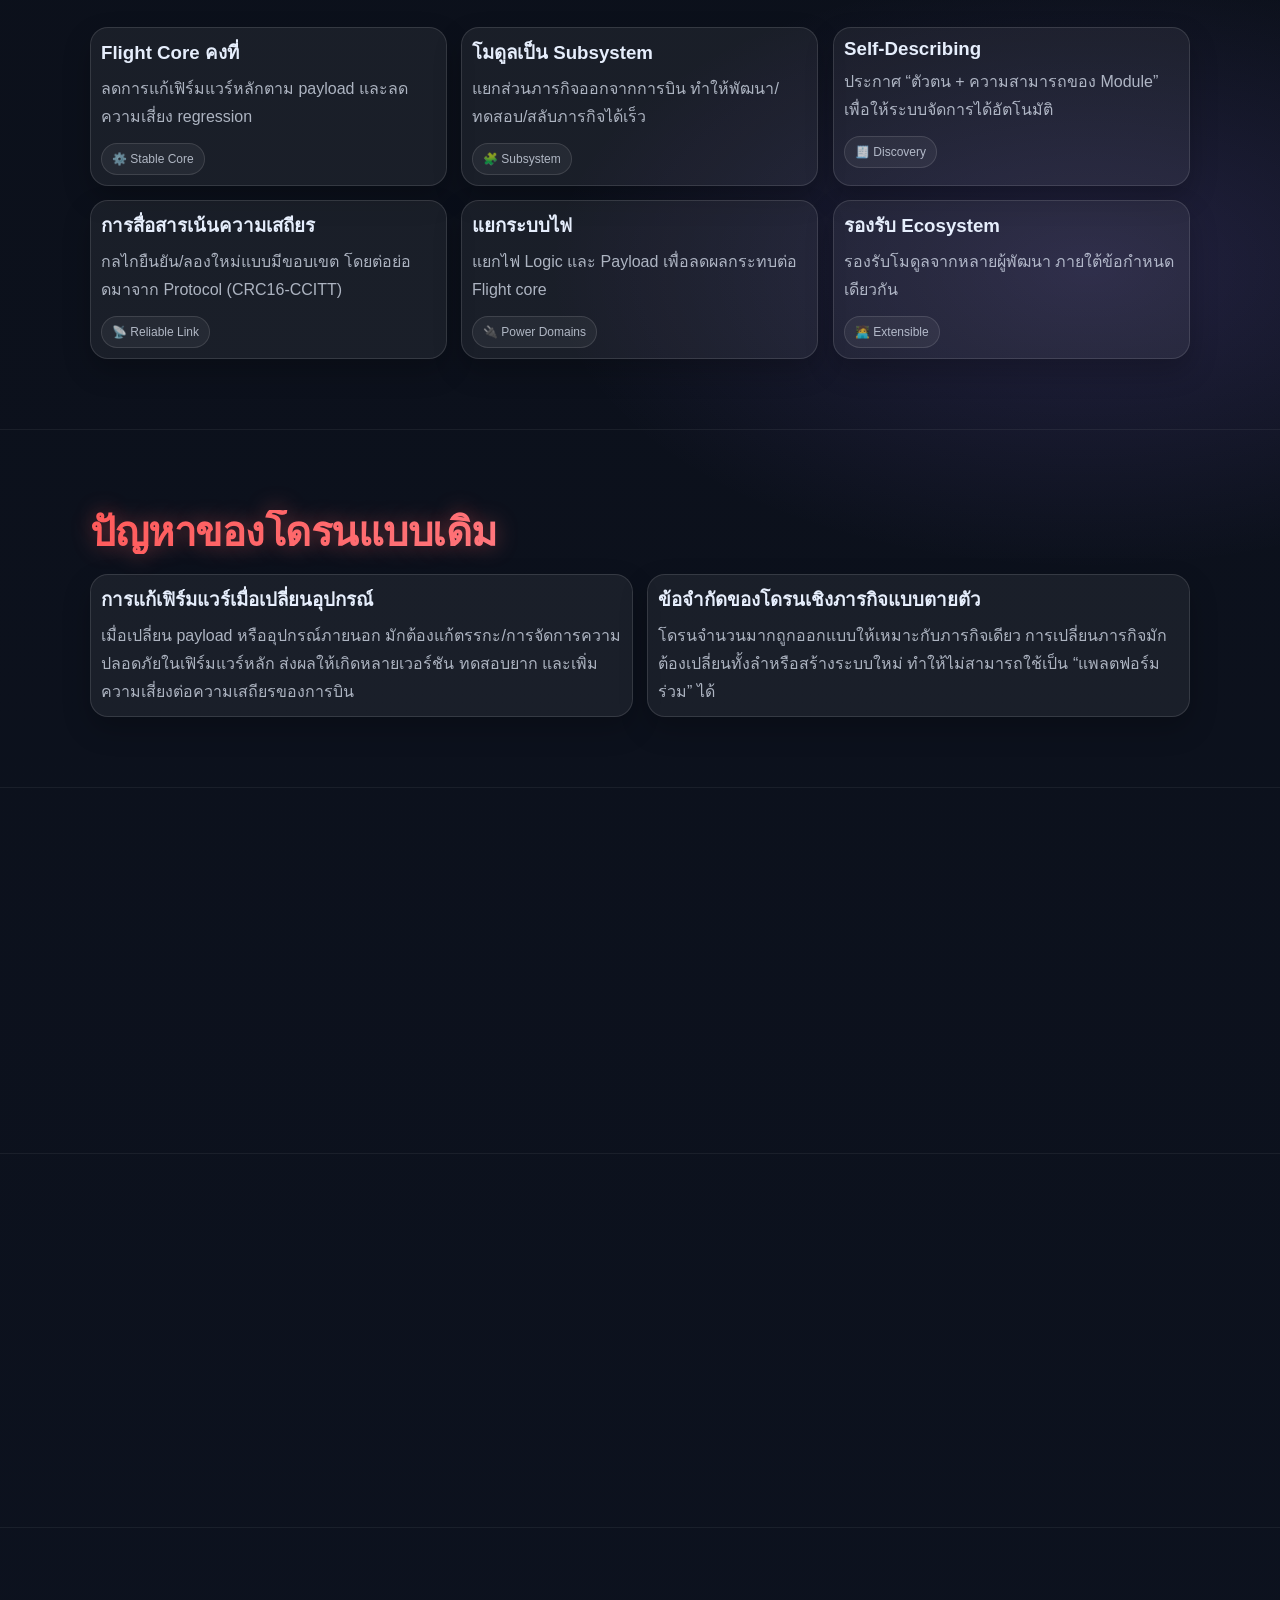
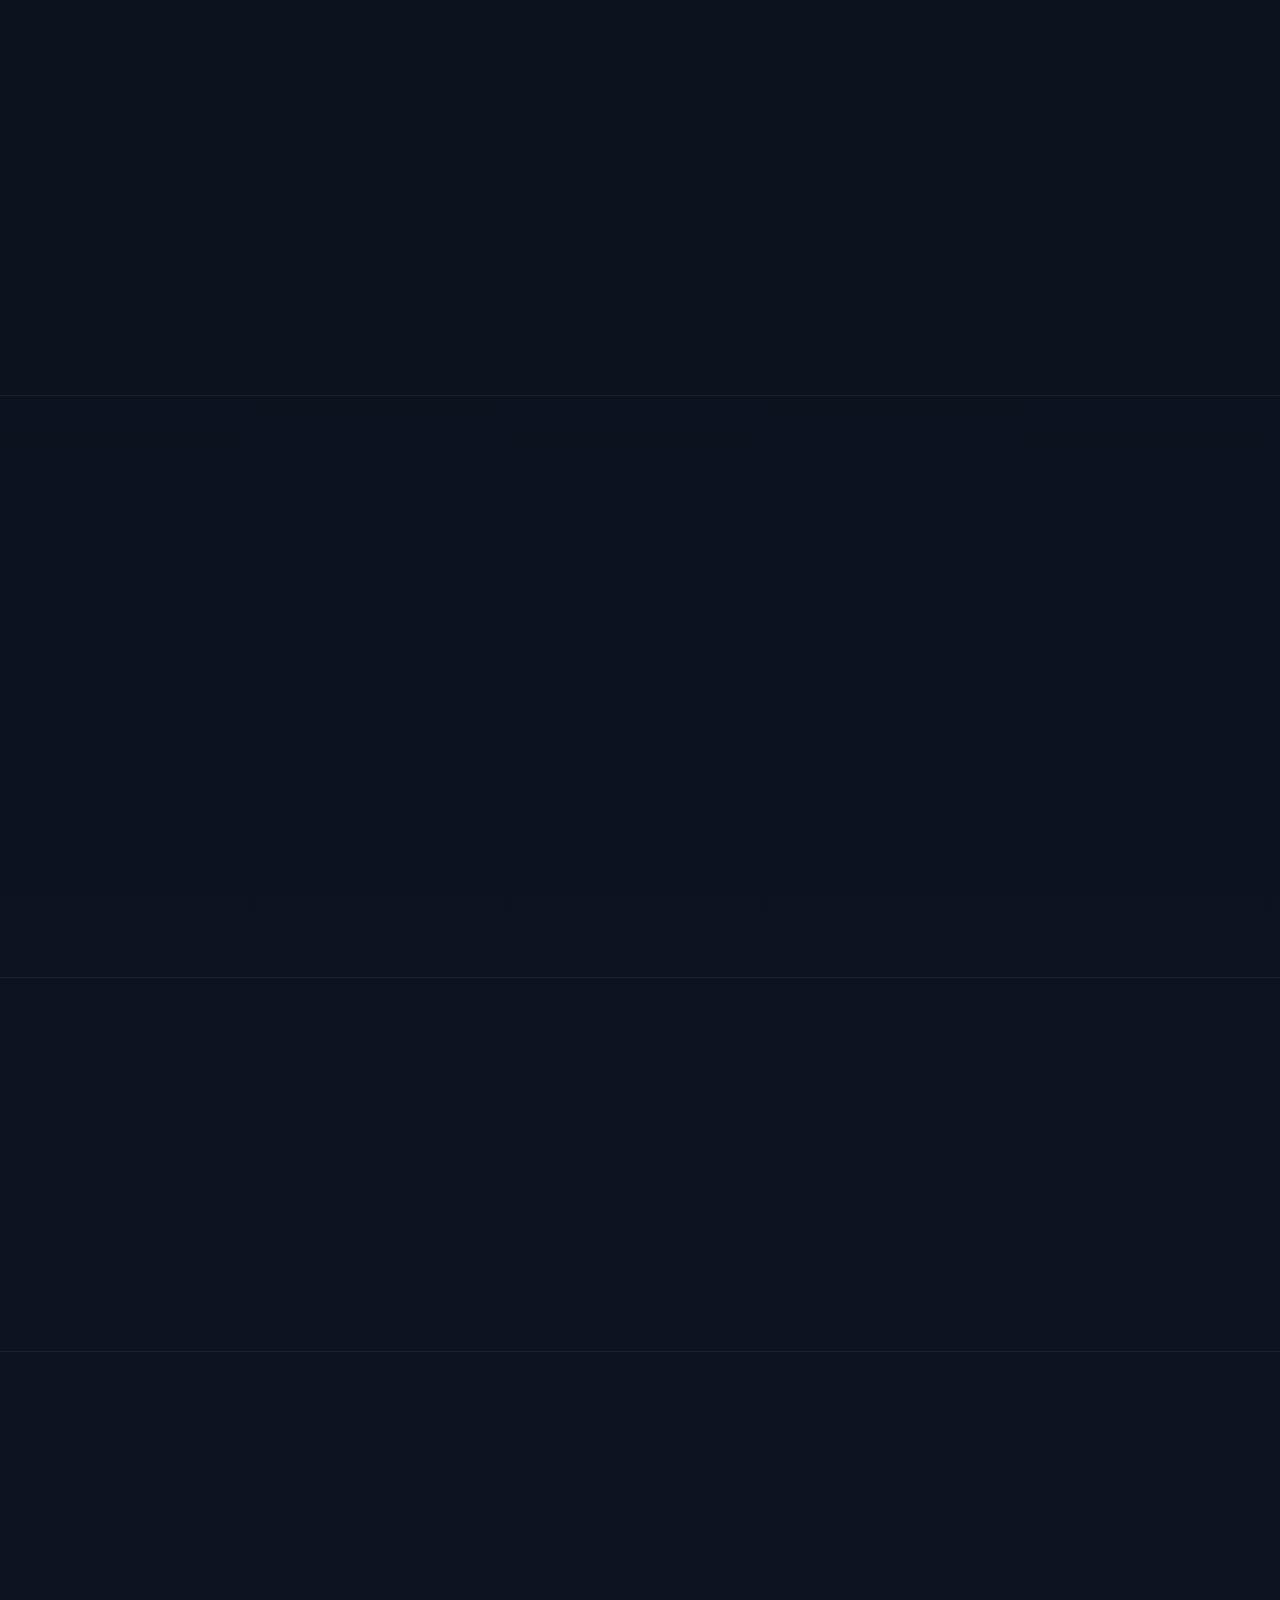
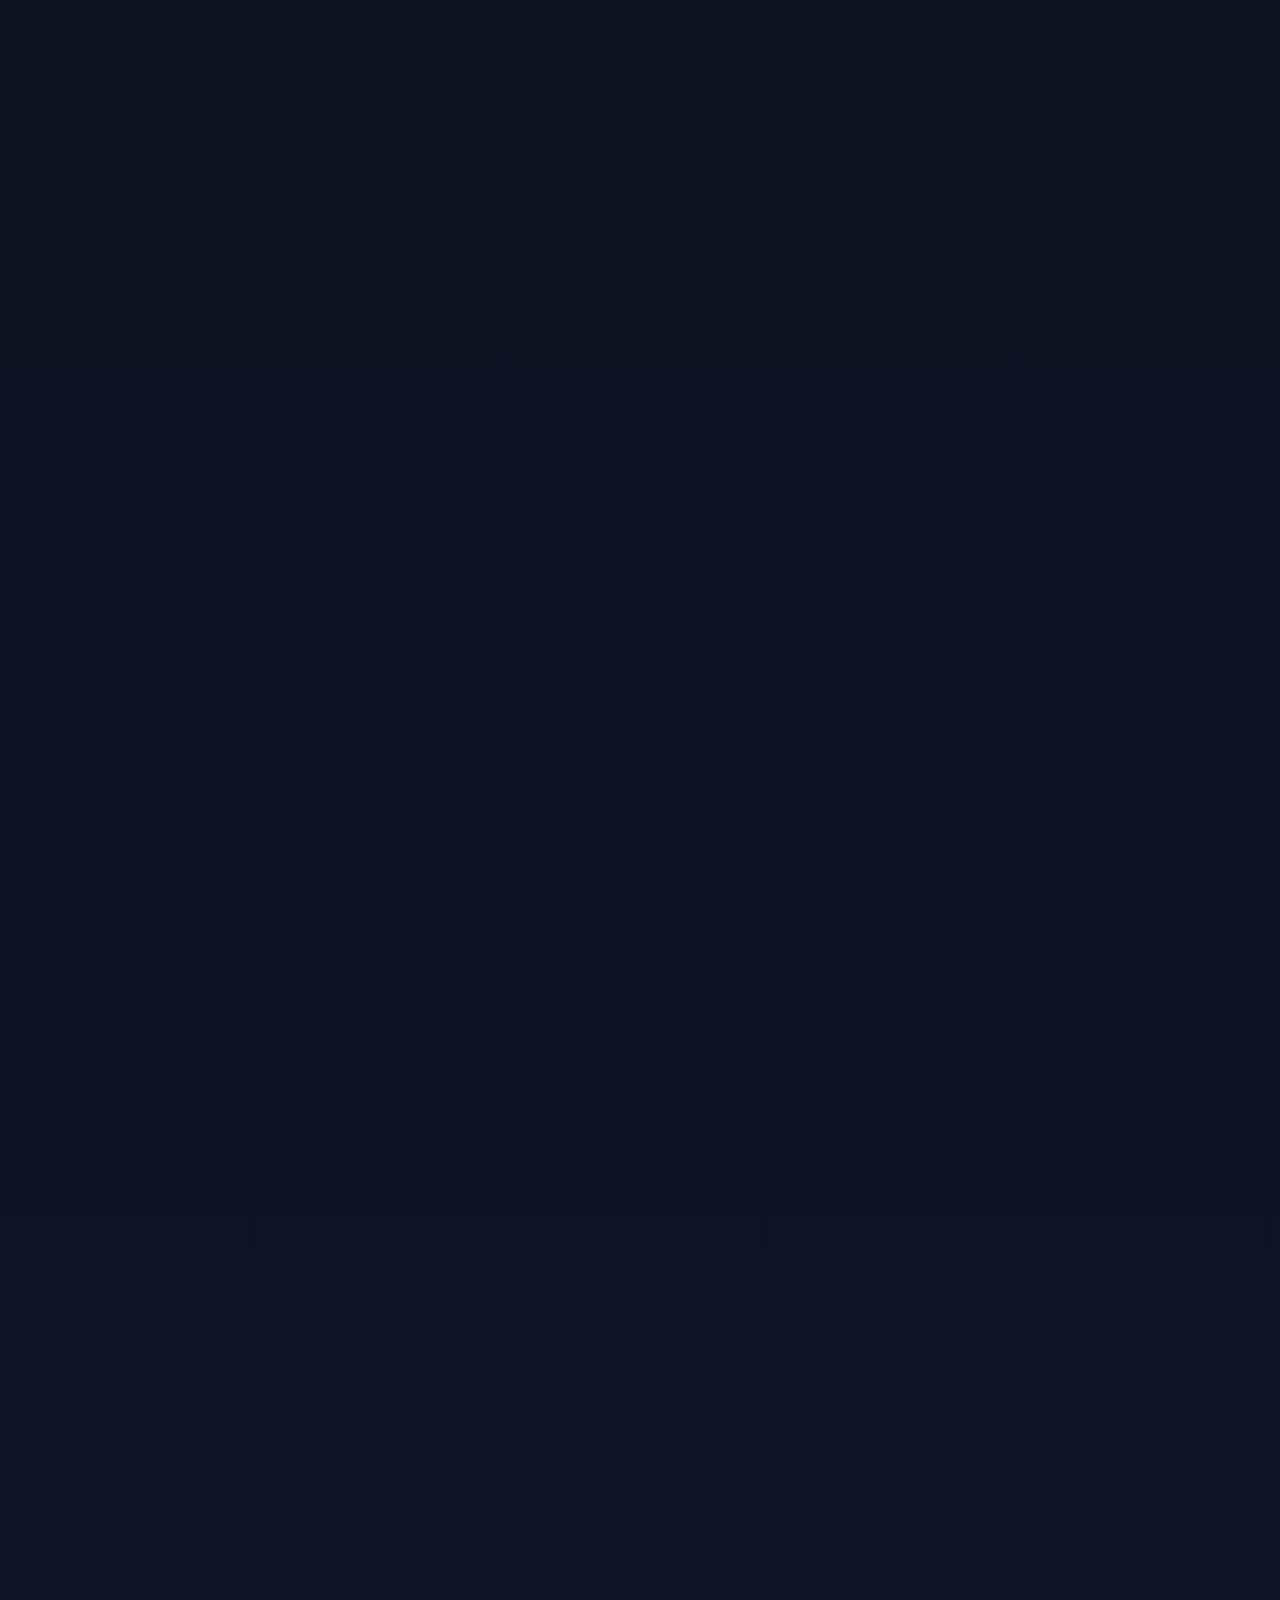
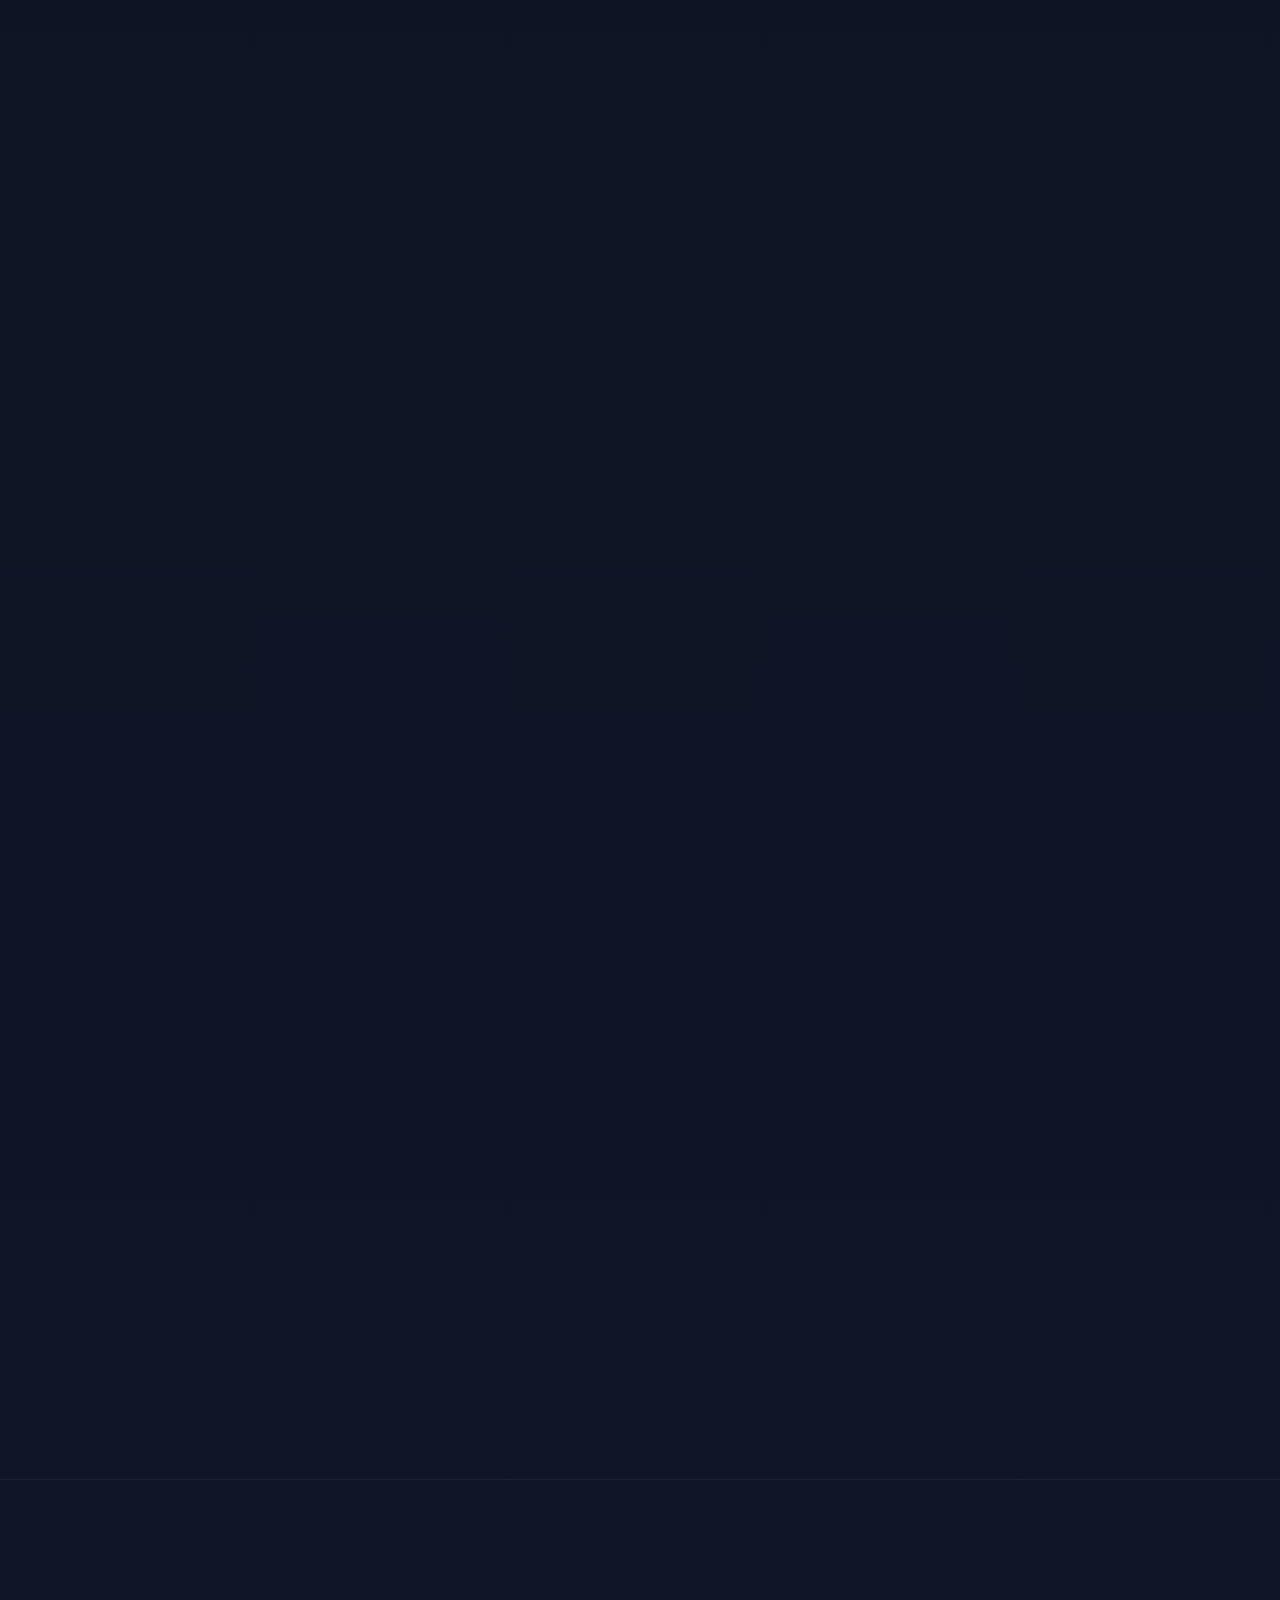
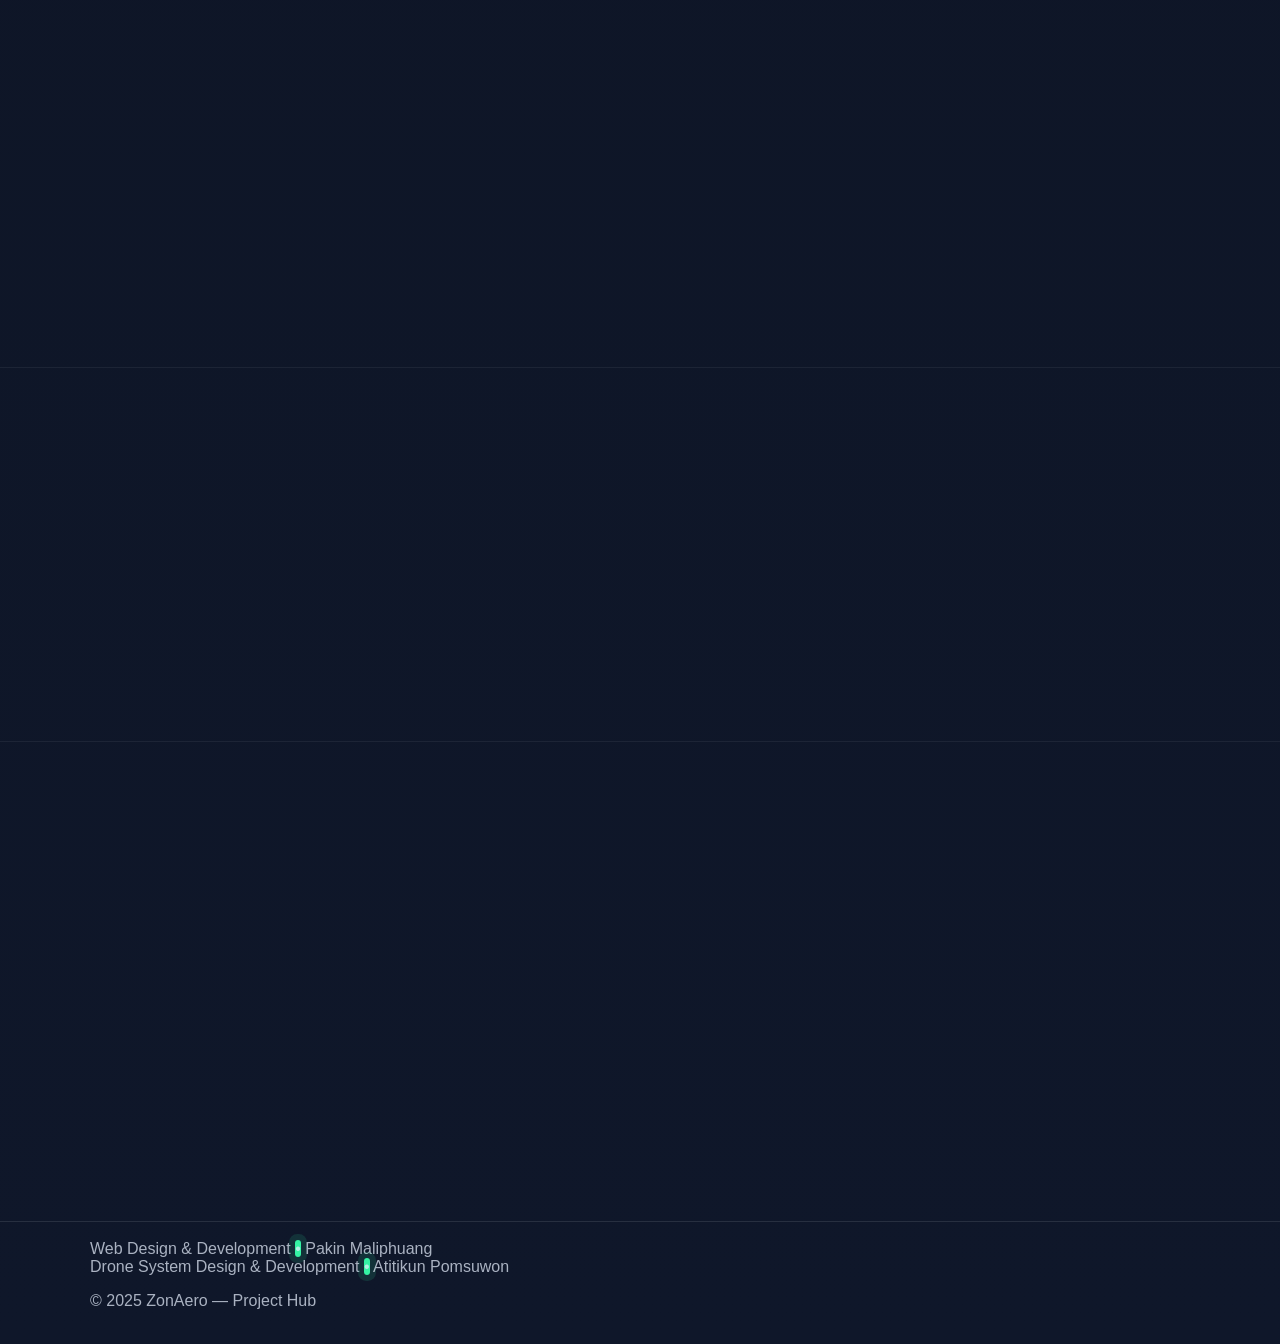
==== commit af3aeb90: "Update Multi_purpose_drone_infor.html" ====
--- a/Multi_purpose_drone_infor.html
+++ b/Multi_purpose_drone_infor.html
@@ -89,6 +89,7 @@
     ========================== -->
 
     <h>Test</h>
+      <img src="Qr voted.jpg" alt="Multi-purpose Drone">
     
     <section class="section" id="concept">
       <div class="container">
@@ -583,3 +584,4 @@
 </body>
 </html>
 
+
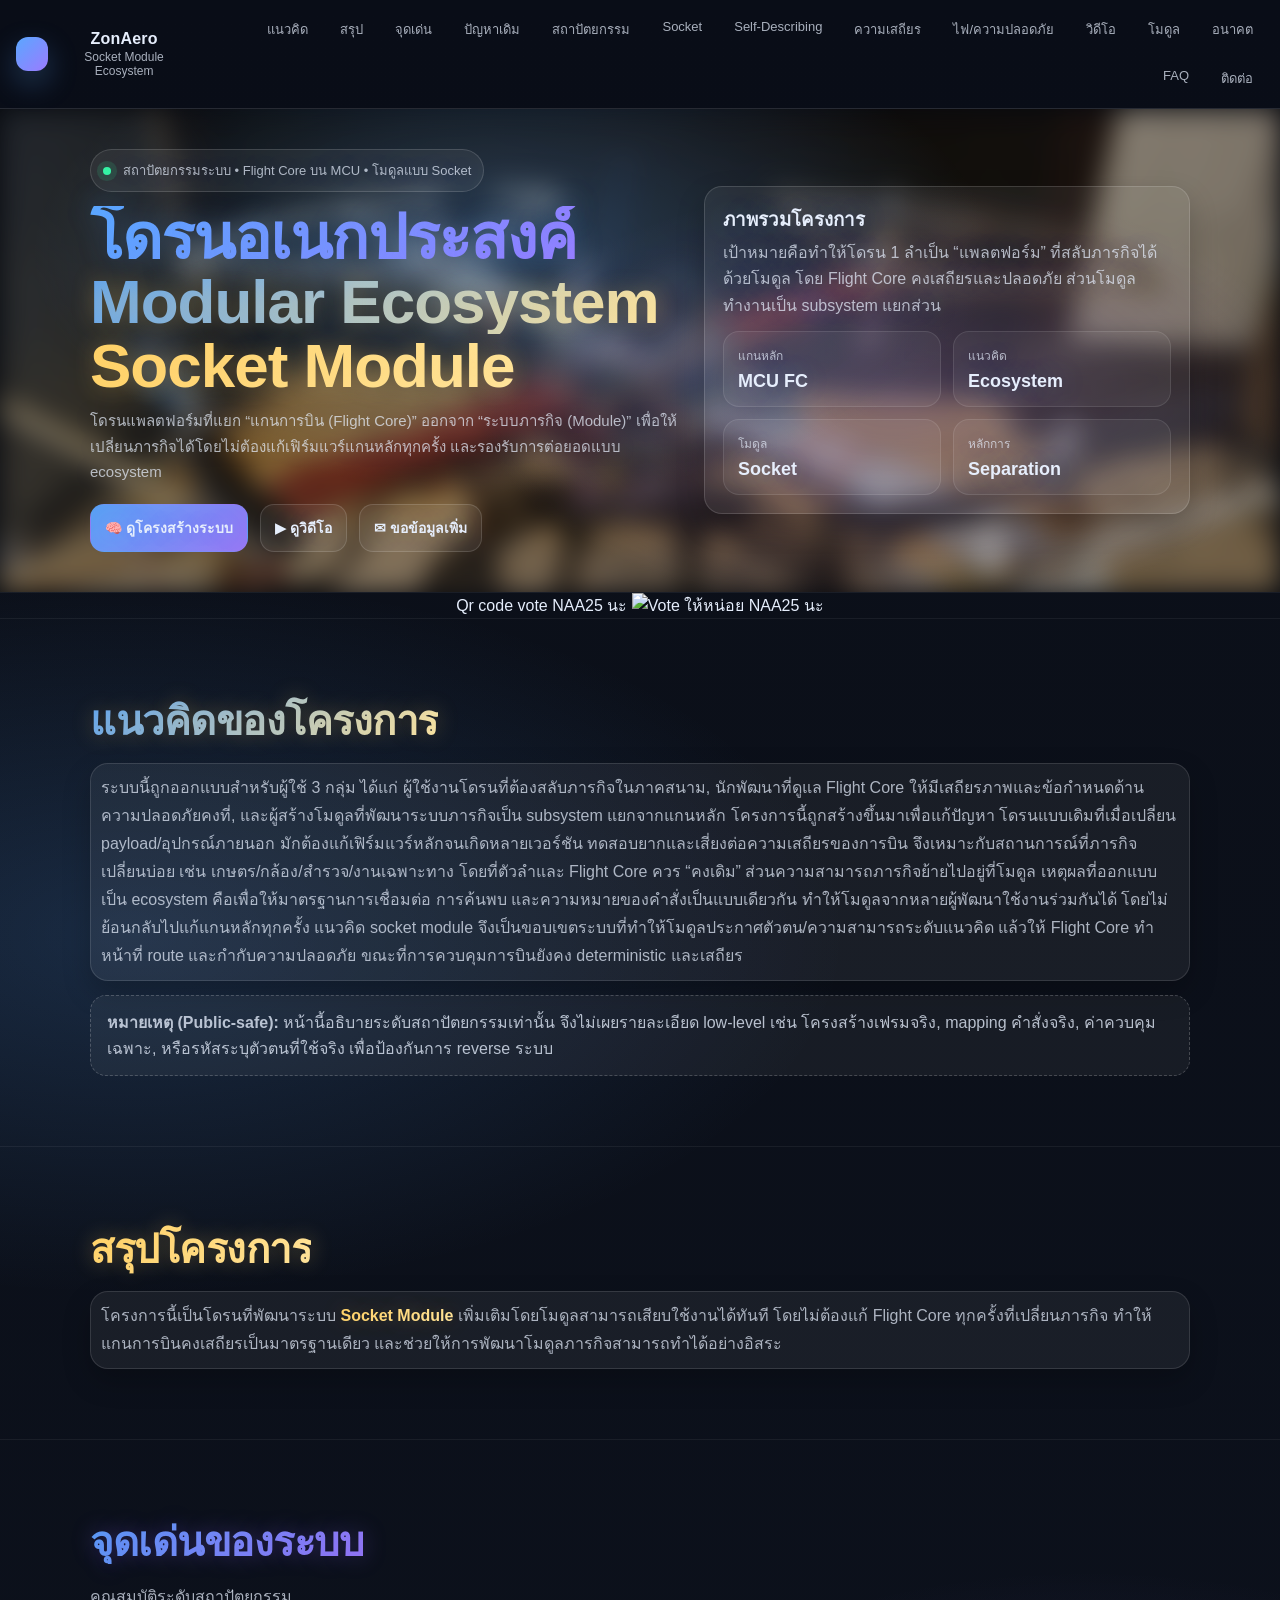
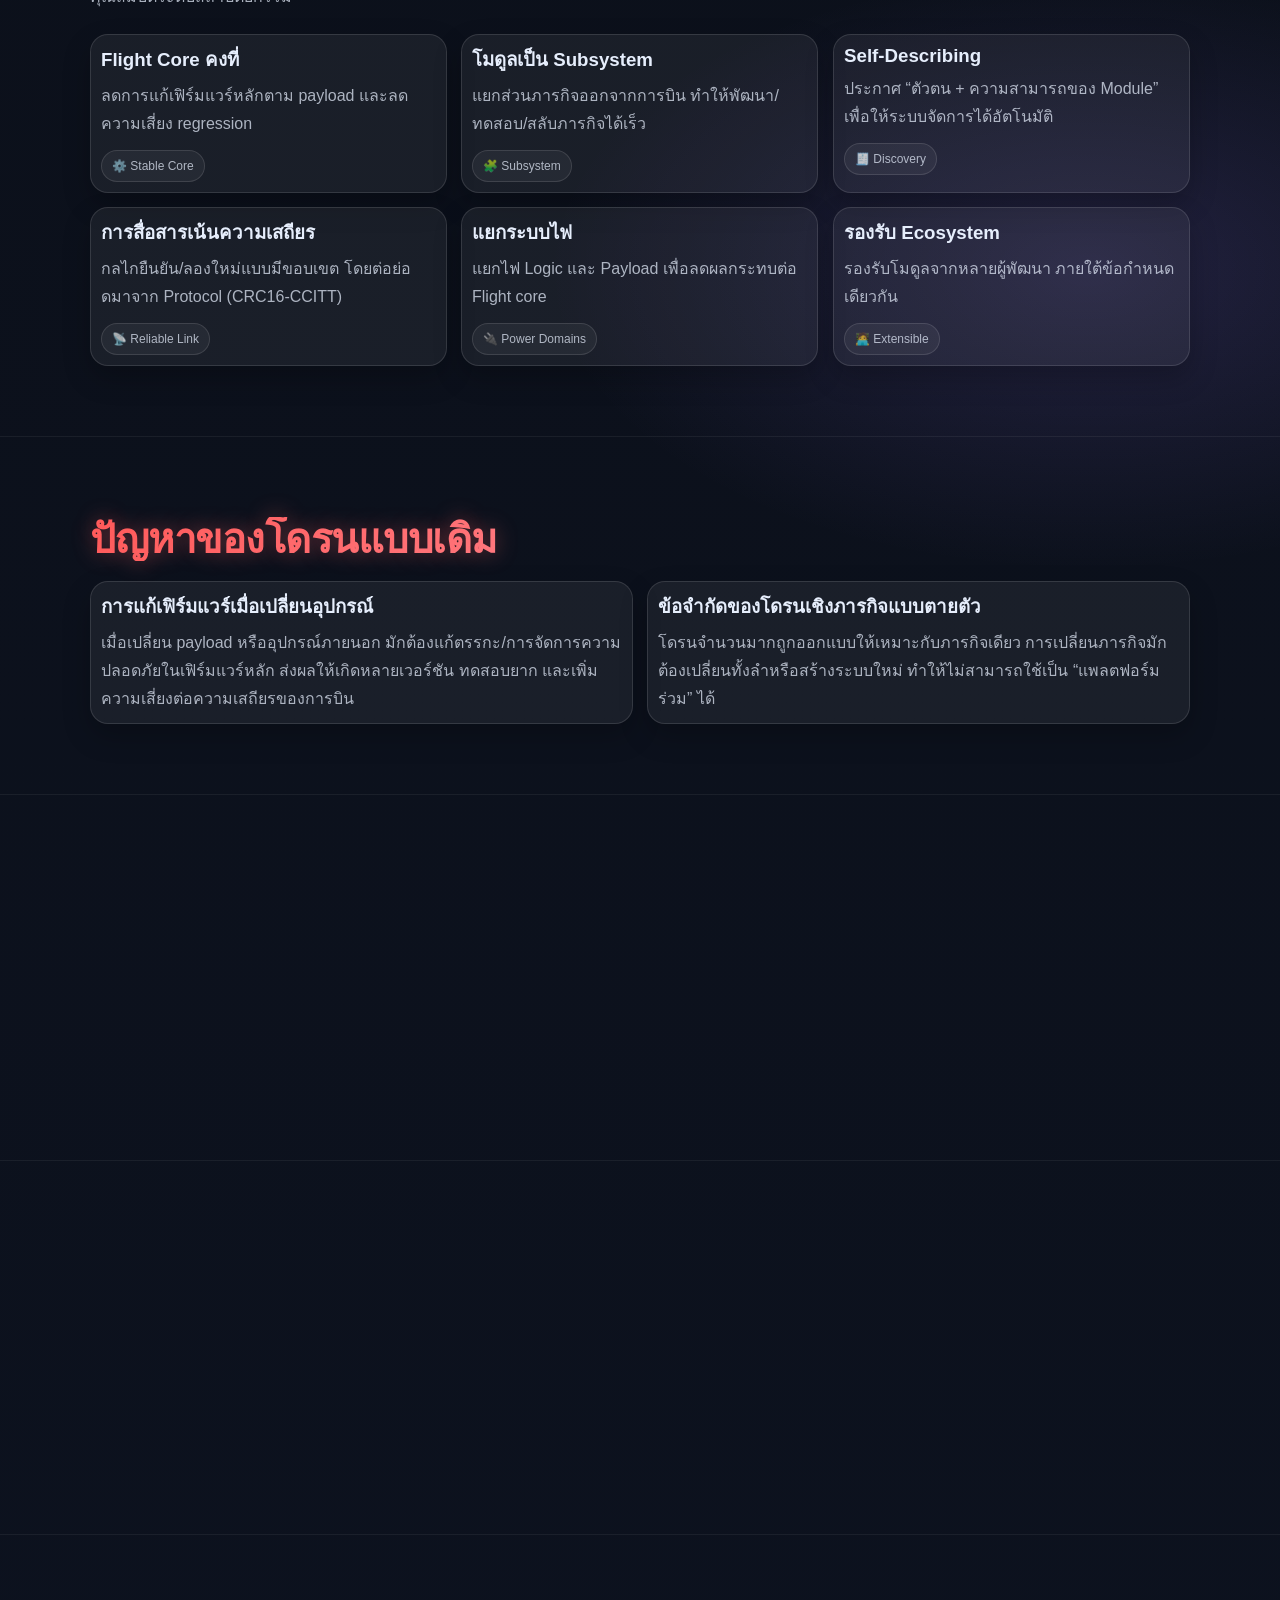
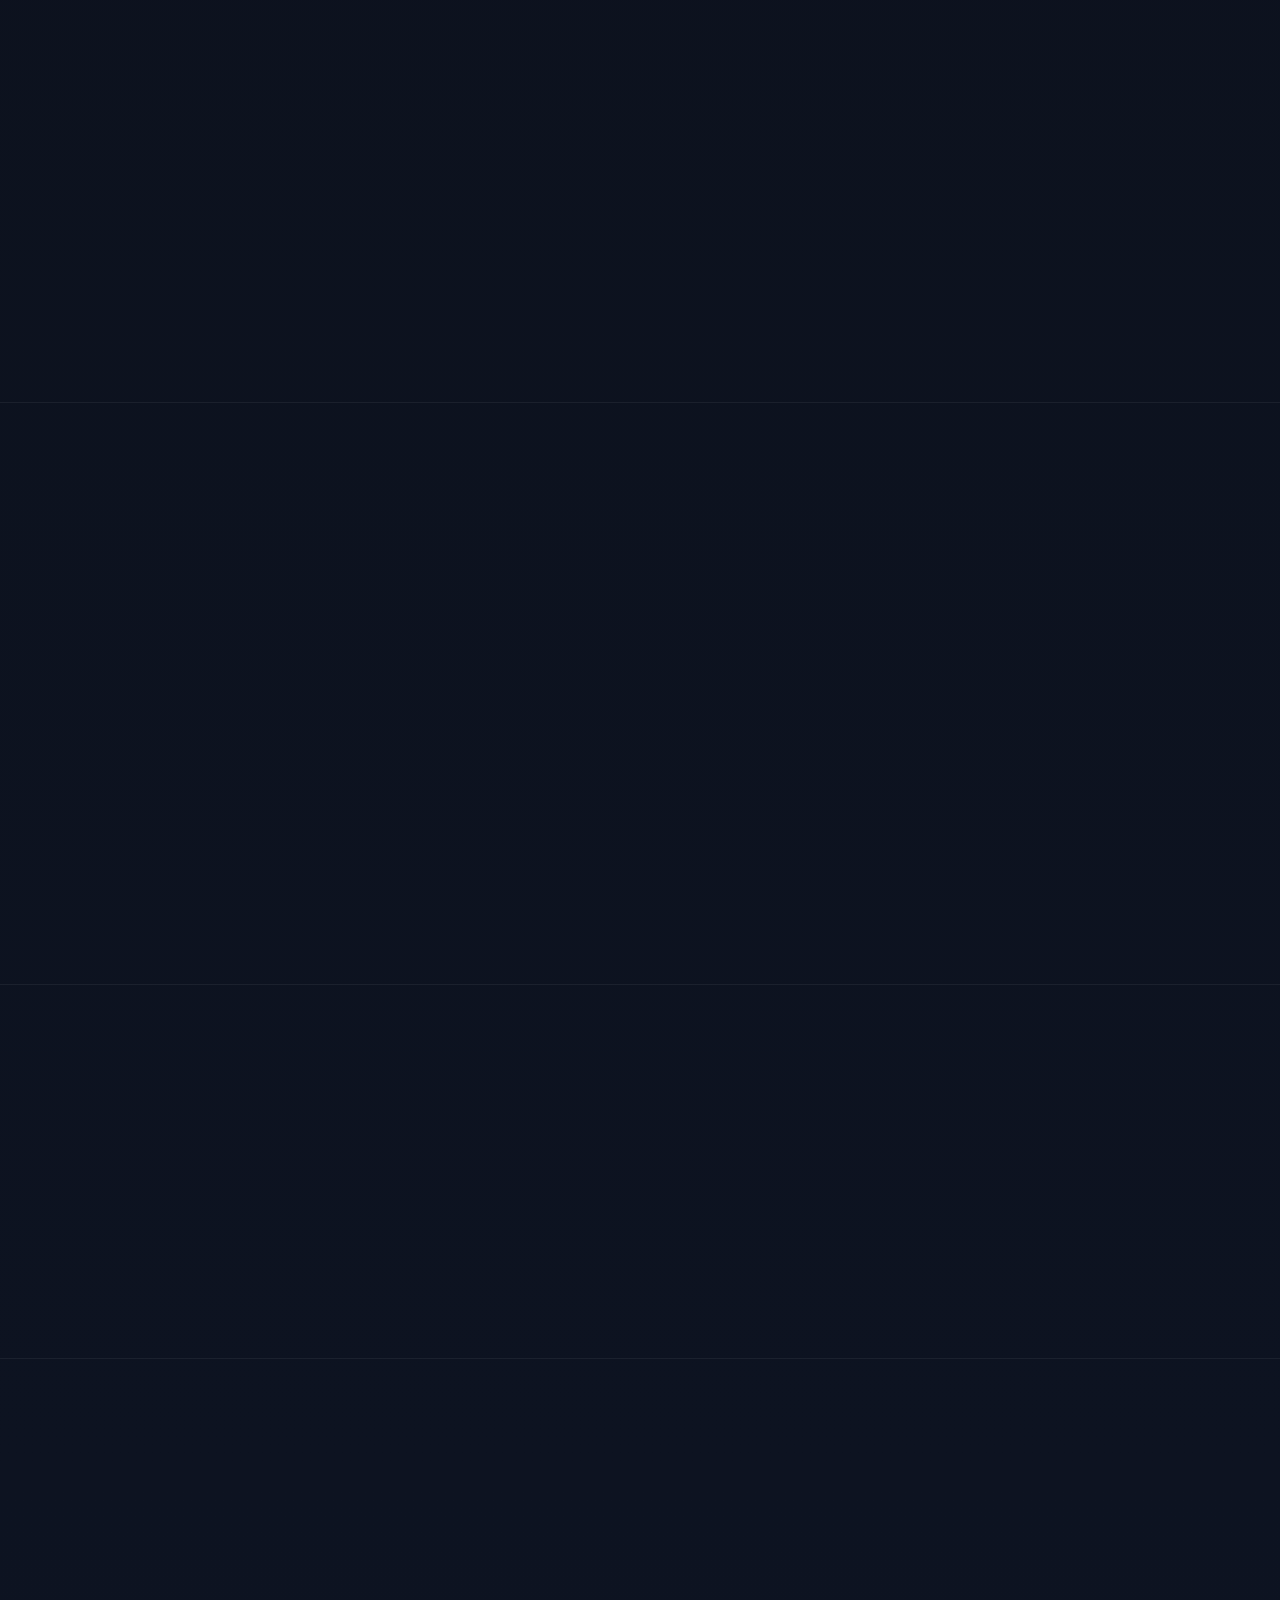
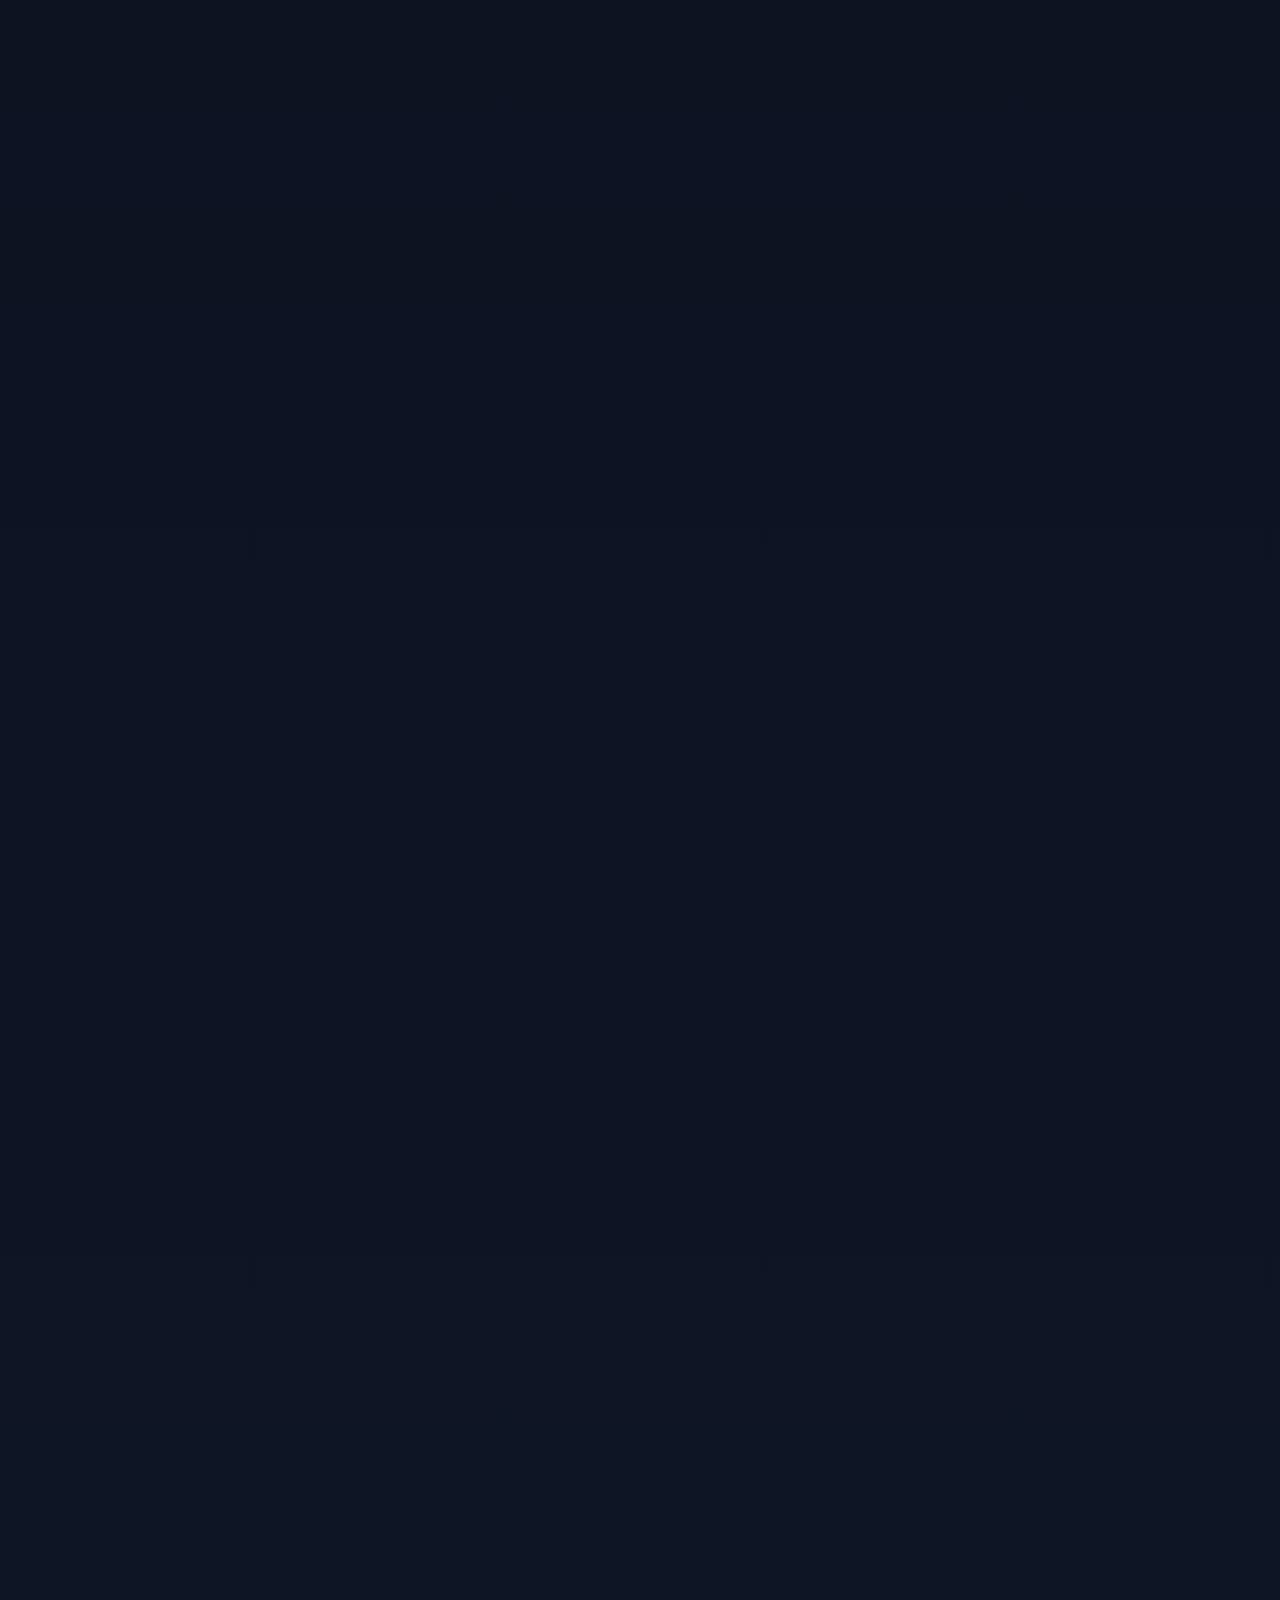
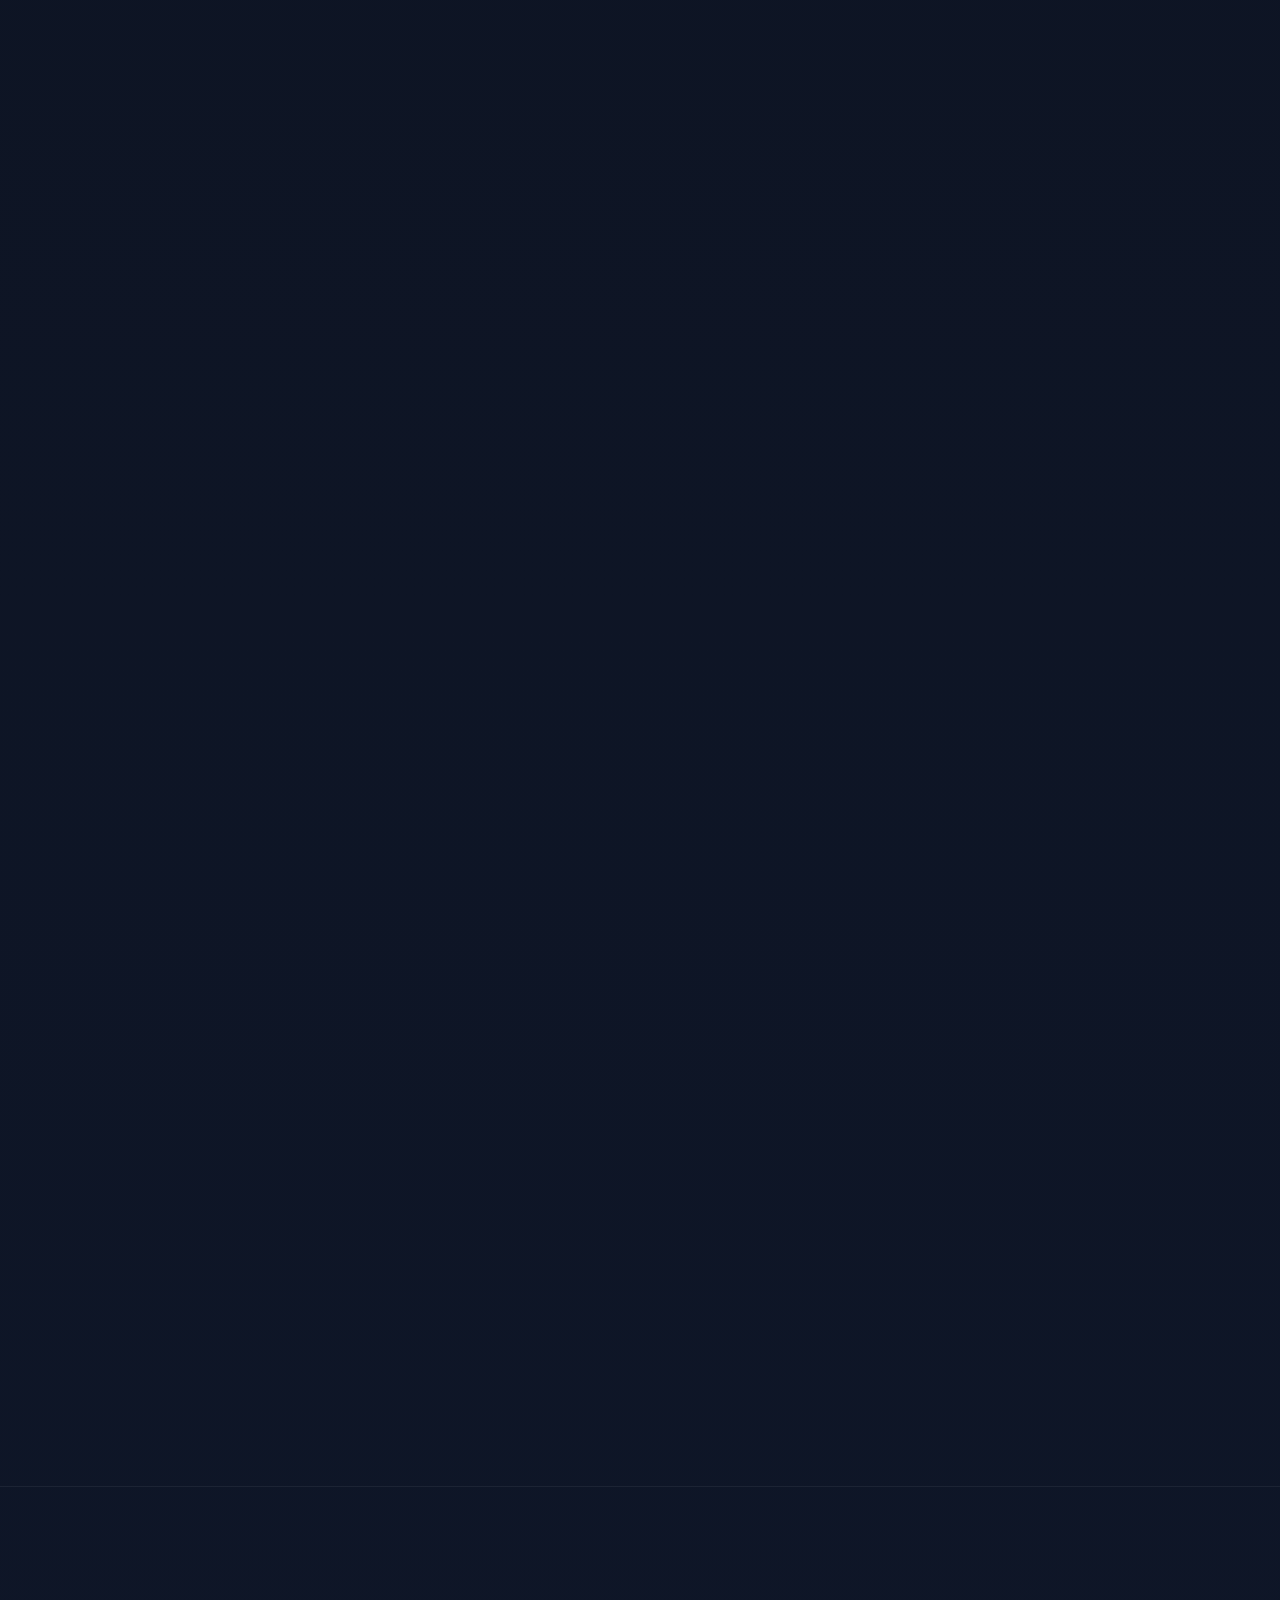
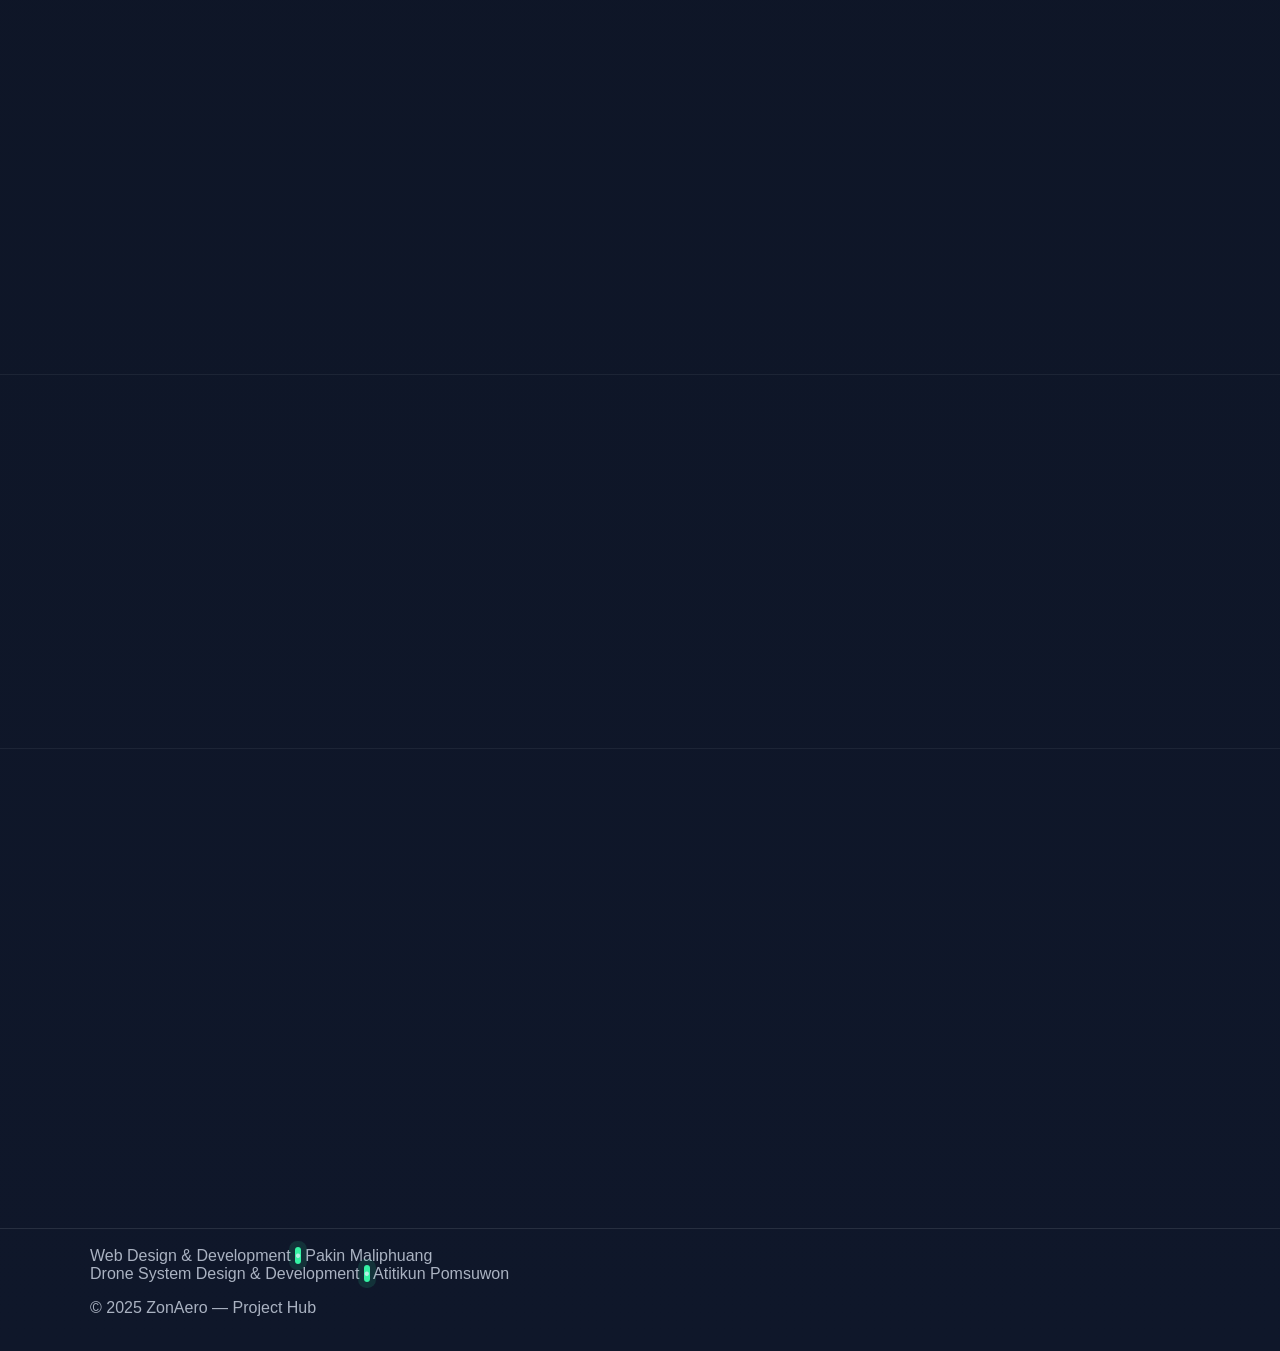
==== commit 92790f8c: "Update Multi_purpose_drone_infor.html" ====
--- a/Multi_purpose_drone_infor.html
+++ b/Multi_purpose_drone_infor.html
@@ -88,8 +88,8 @@
          (0) NEW: แนวคิดโครงการ (5W1H) - ภาษาไทย + ป้องกันความลับ
     ========================== -->
 
-    <h>Test</h>
-      <img src="Qr voted.jpg" alt="Multi-purpose Drone">
+    <h>Qr code vote NAA25 นะ</h>
+      <img src="Qr_voted.jpg" alt="Vote ให้หน่อย NAA25 นะ">
     
     <section class="section" id="concept">
       <div class="container">
@@ -585,3 +585,4 @@
 </html>
 
 
+
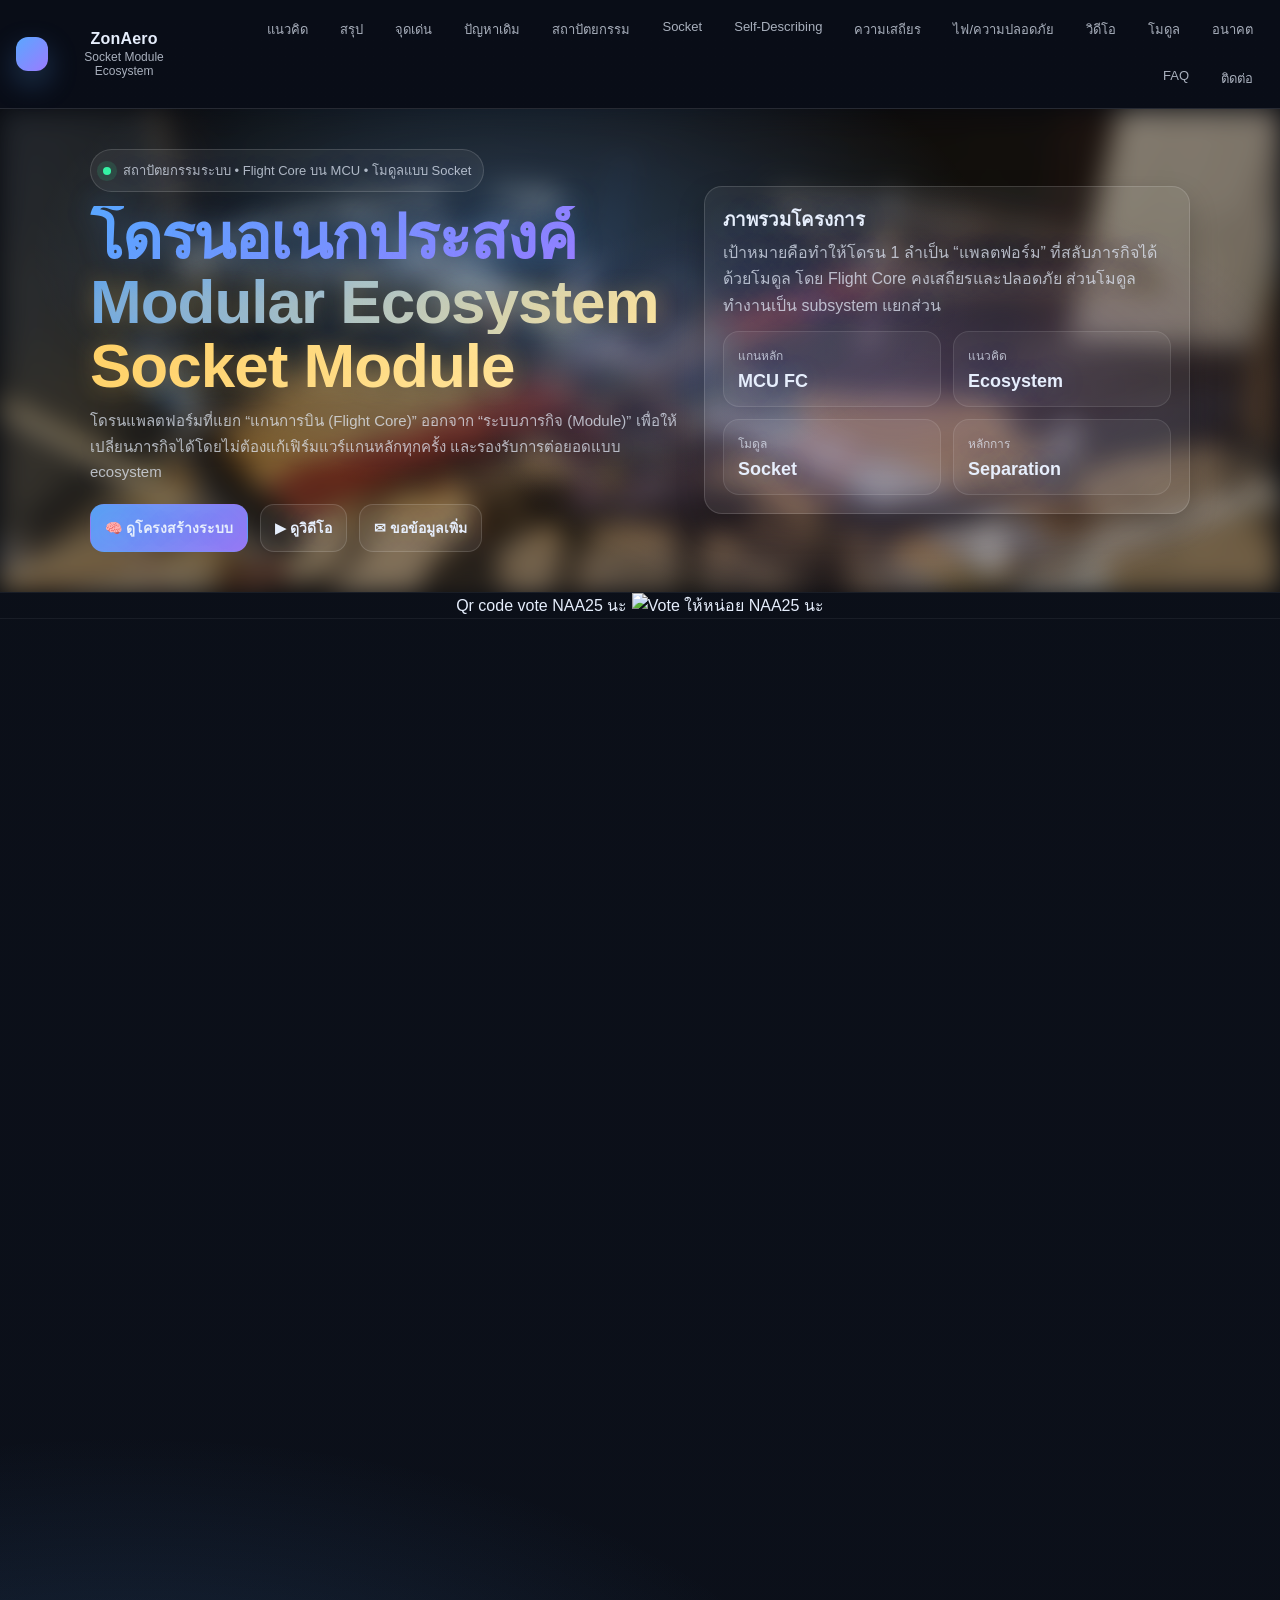
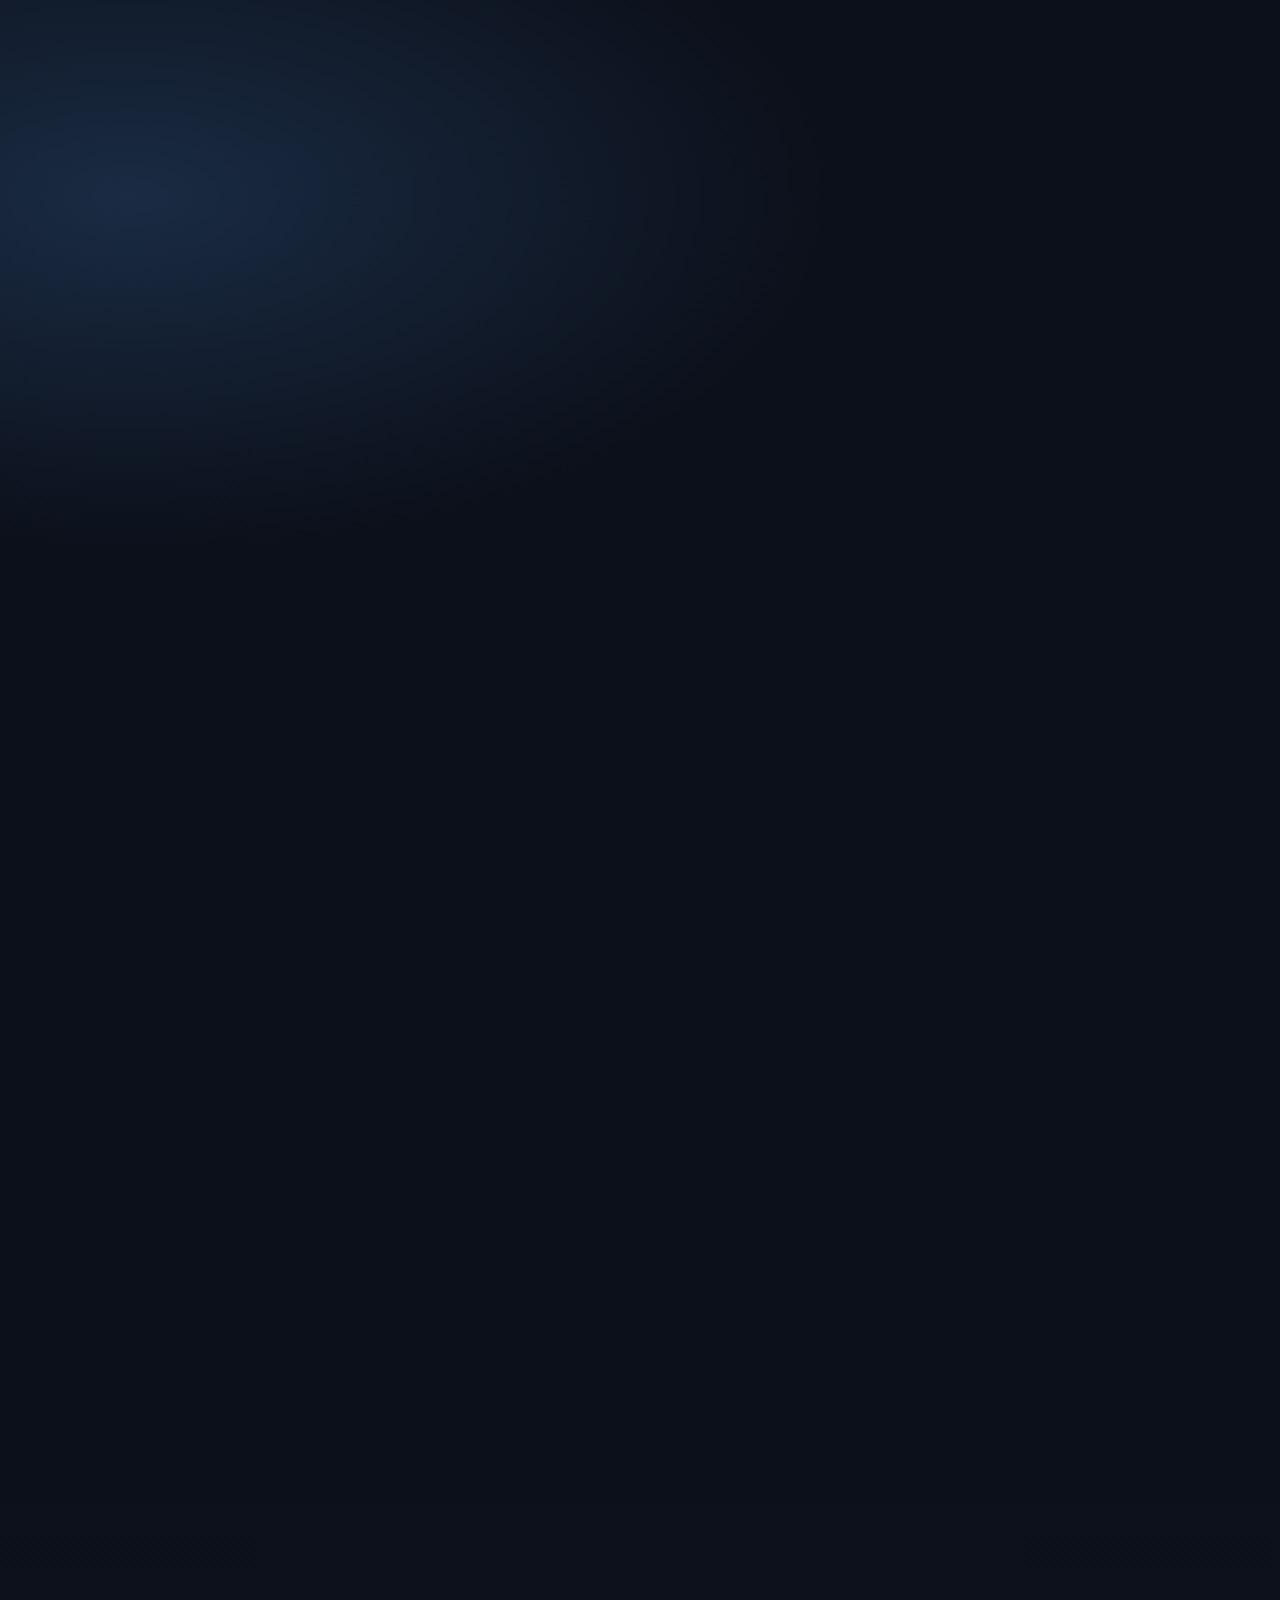
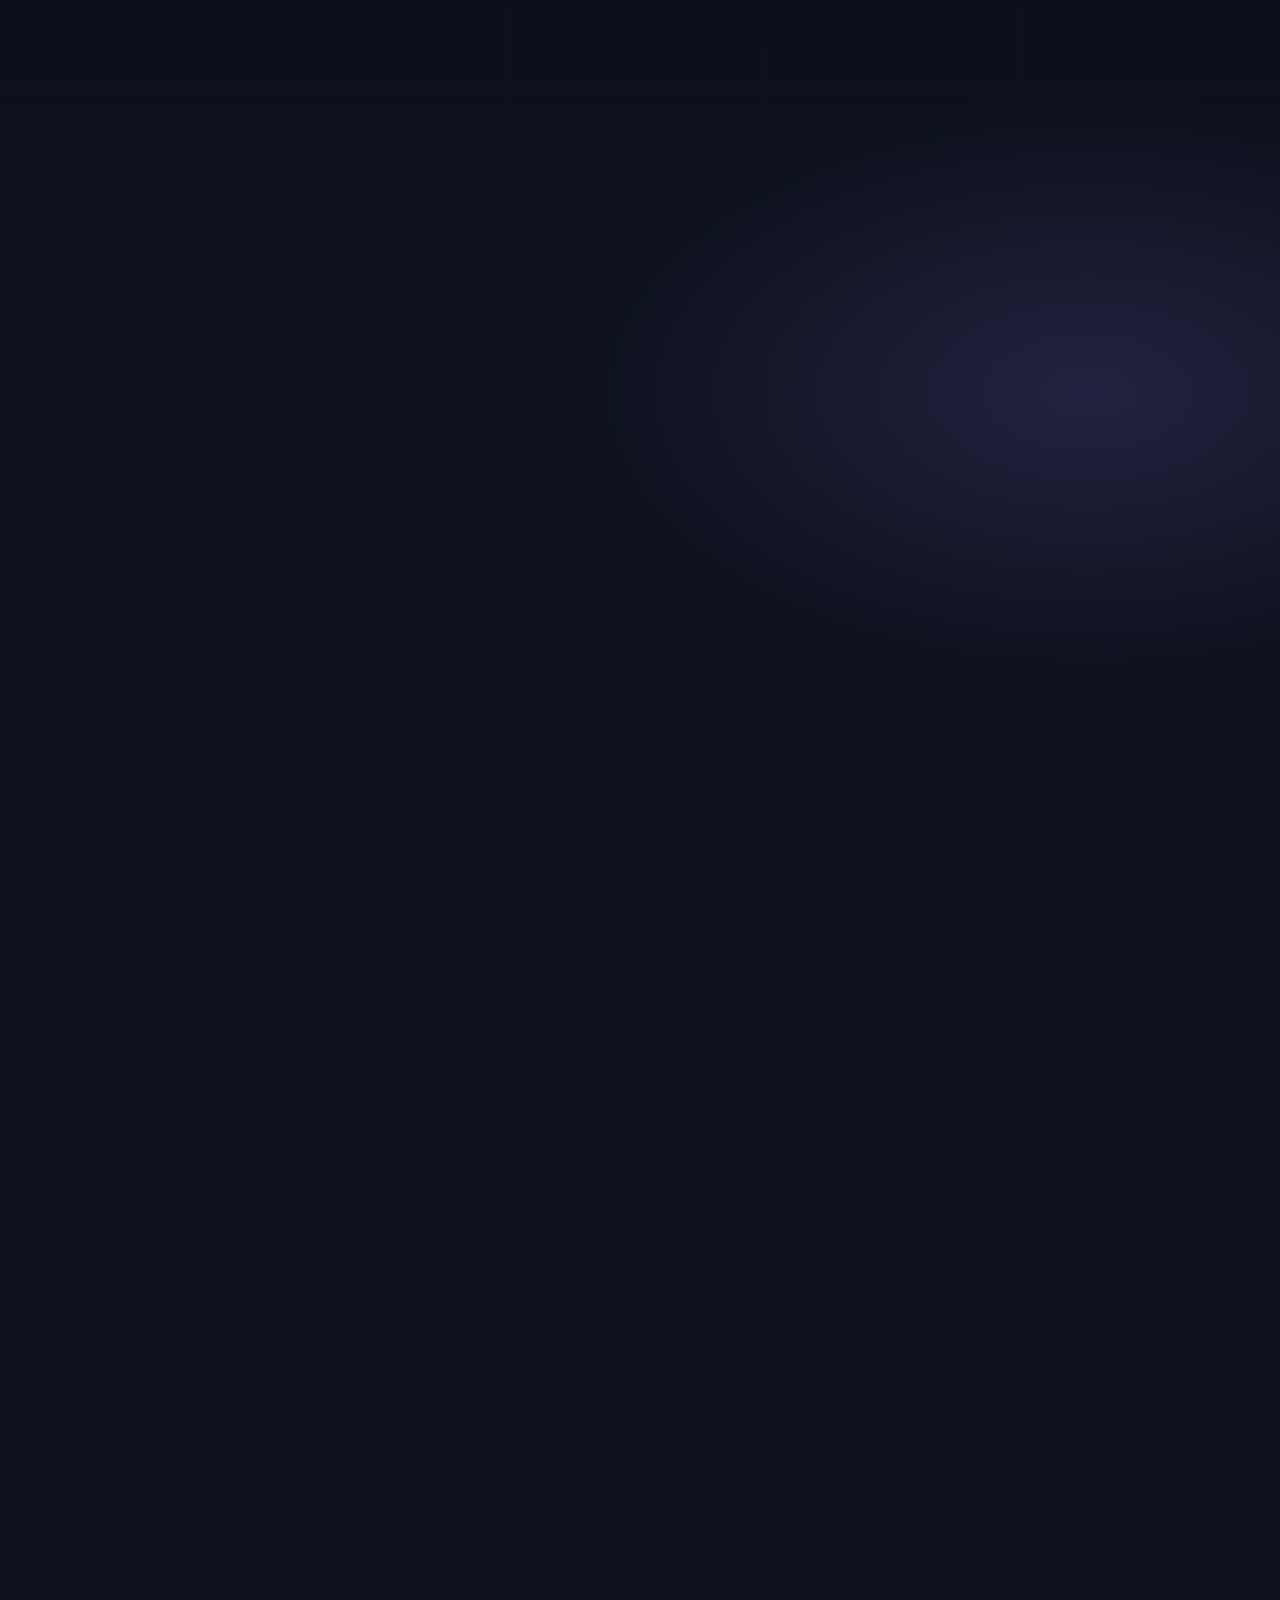
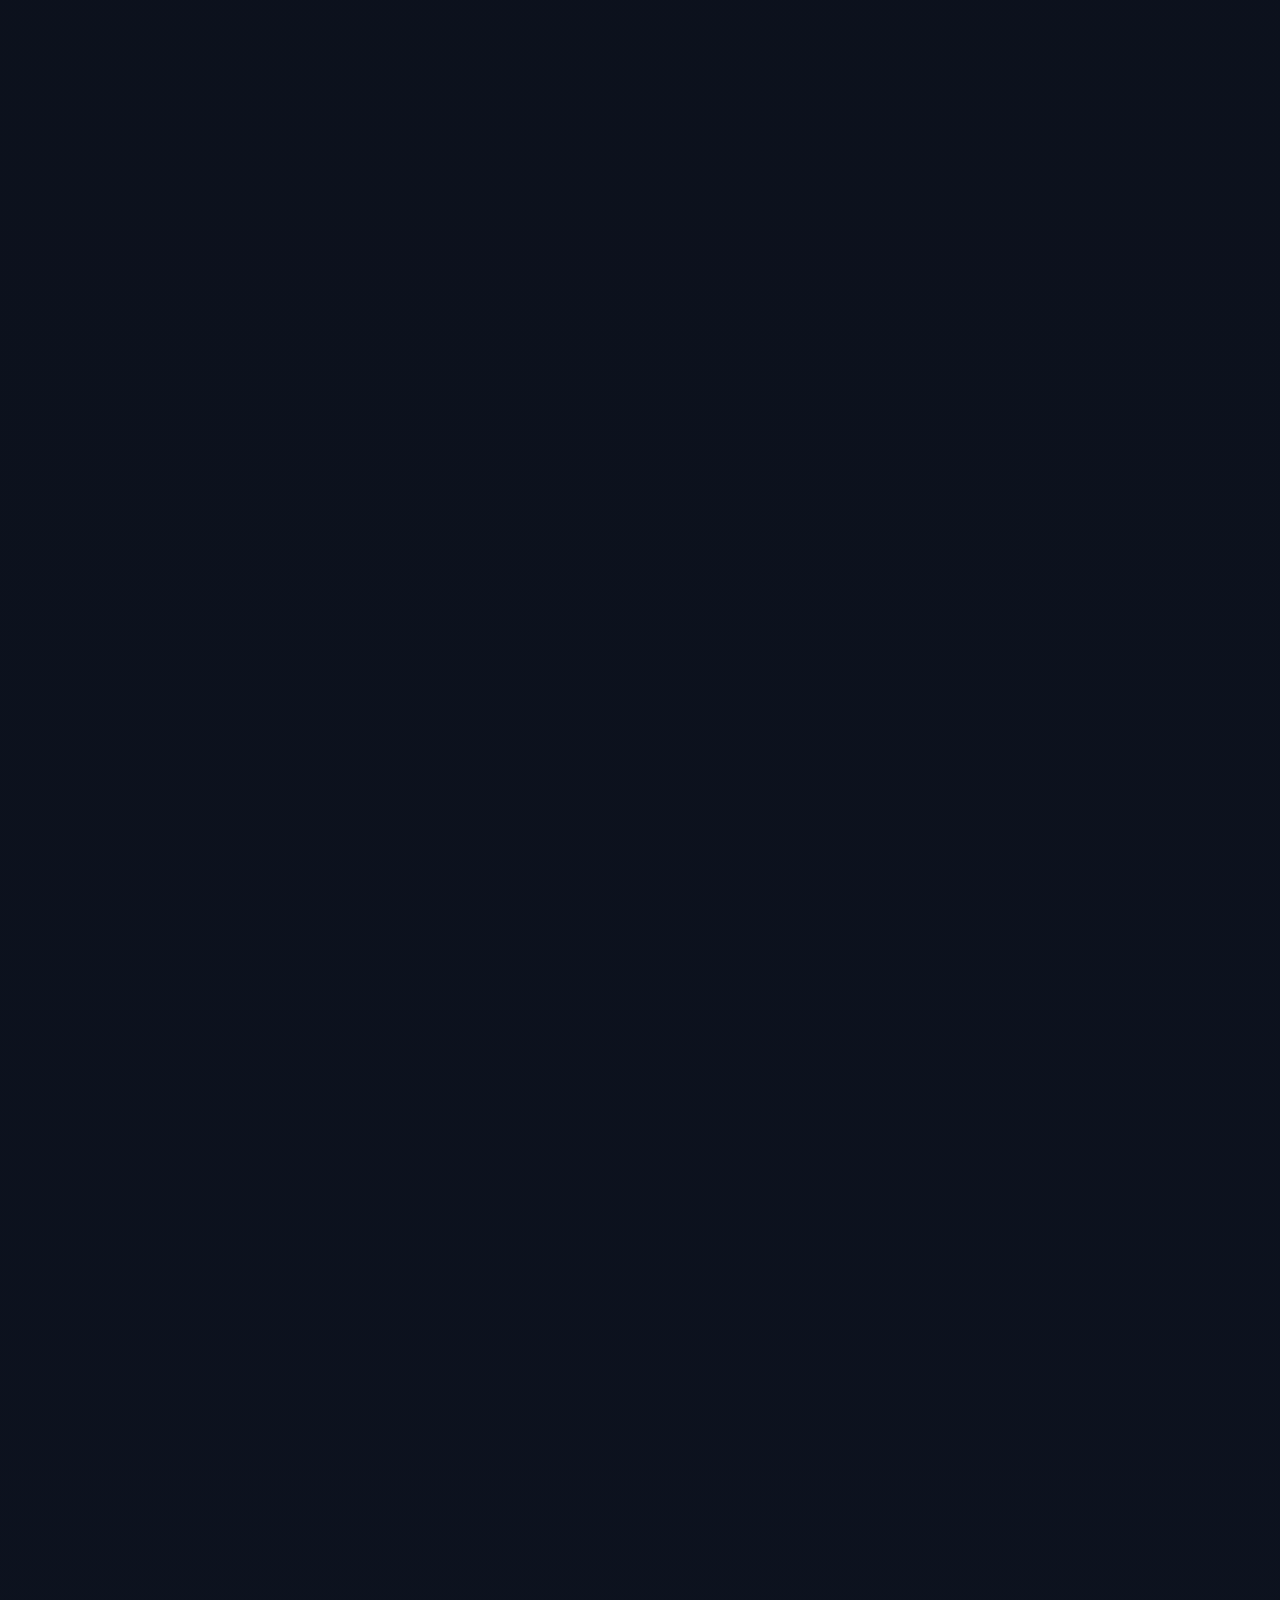
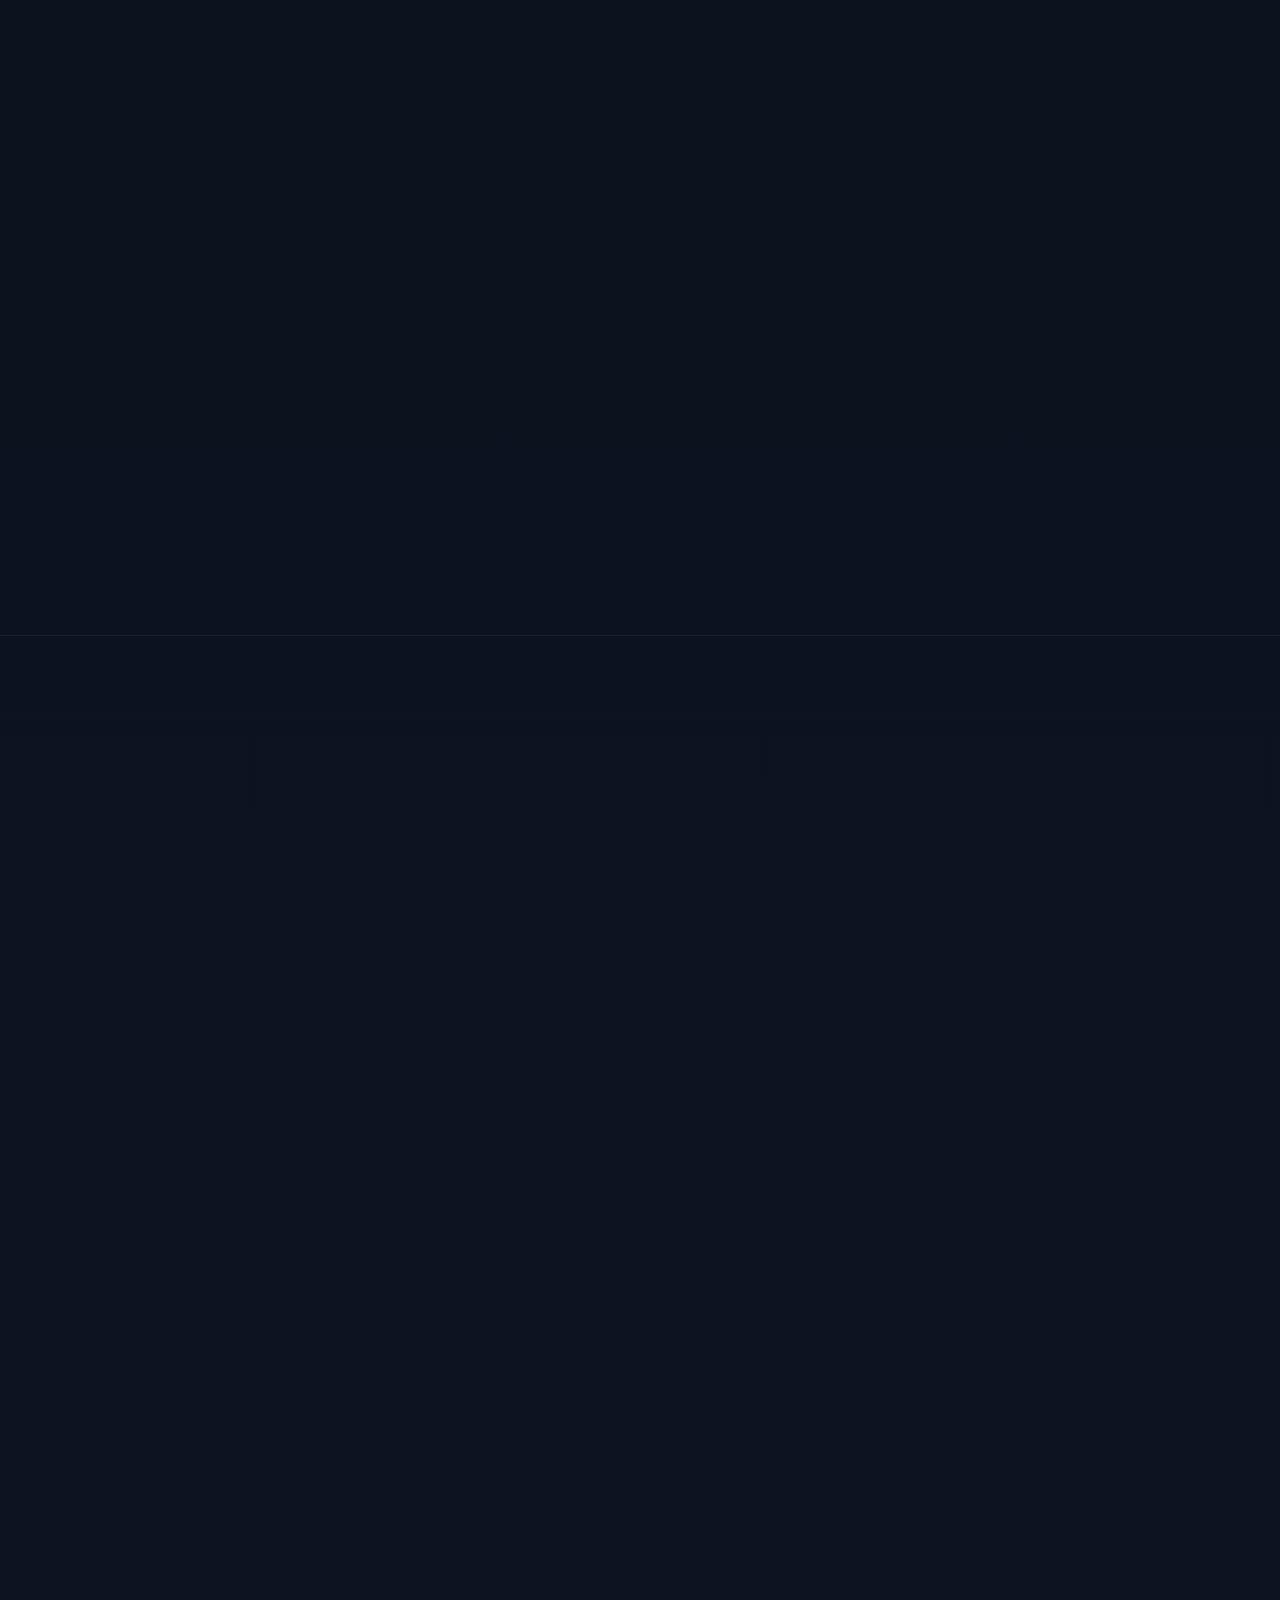
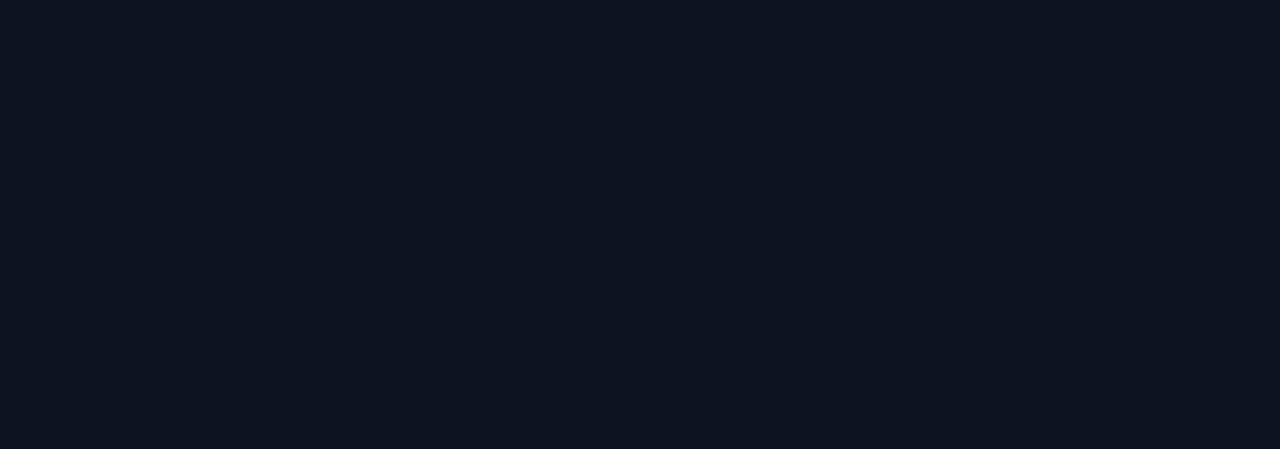
==== commit 4f41c446: "Update Multi_purpose_drone_infor.html" ====
--- a/Multi_purpose_drone_infor.html
+++ b/Multi_purpose_drone_infor.html
@@ -586,3 +586,4 @@
 
 
 
+
--- a/Multi_purpose_drone_infor.css
+++ b/Multi_purpose_drone_infor.css
@@ -118,6 +118,15 @@
   transform: translateY(-1px);
 }
 
+.card{
+  width: min(320px, 82vw);
+  border:1px solid rgba(255,255,255,.12);
+  border-radius: var(--radius);
+  padding:14px;
+  background: rgba(255,255,255,.04);
+  transition: transform .18s ease, border-color .18s ease, background .18s ease, opacity .18s ease;
+}
+
 /* =========================
    Layout
 ========================= */
@@ -550,3 +559,4 @@
 }
 
 
+
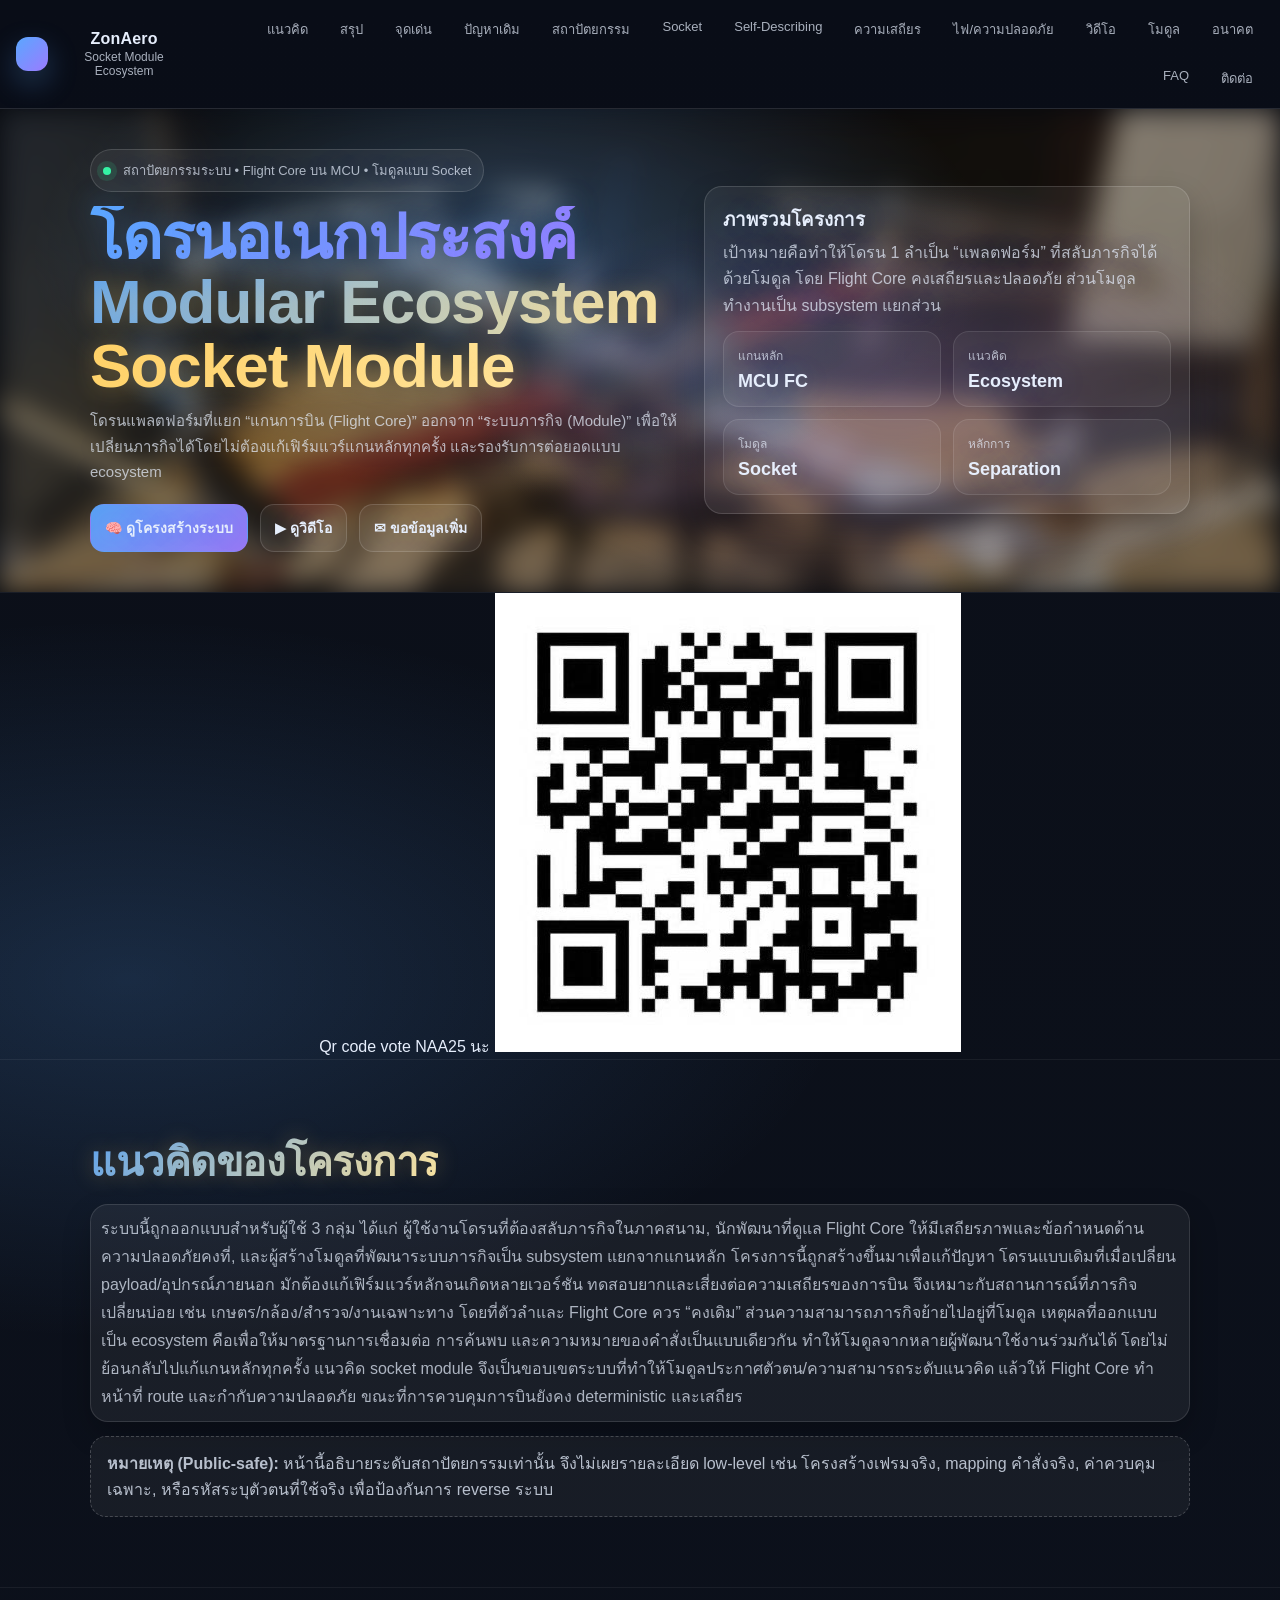
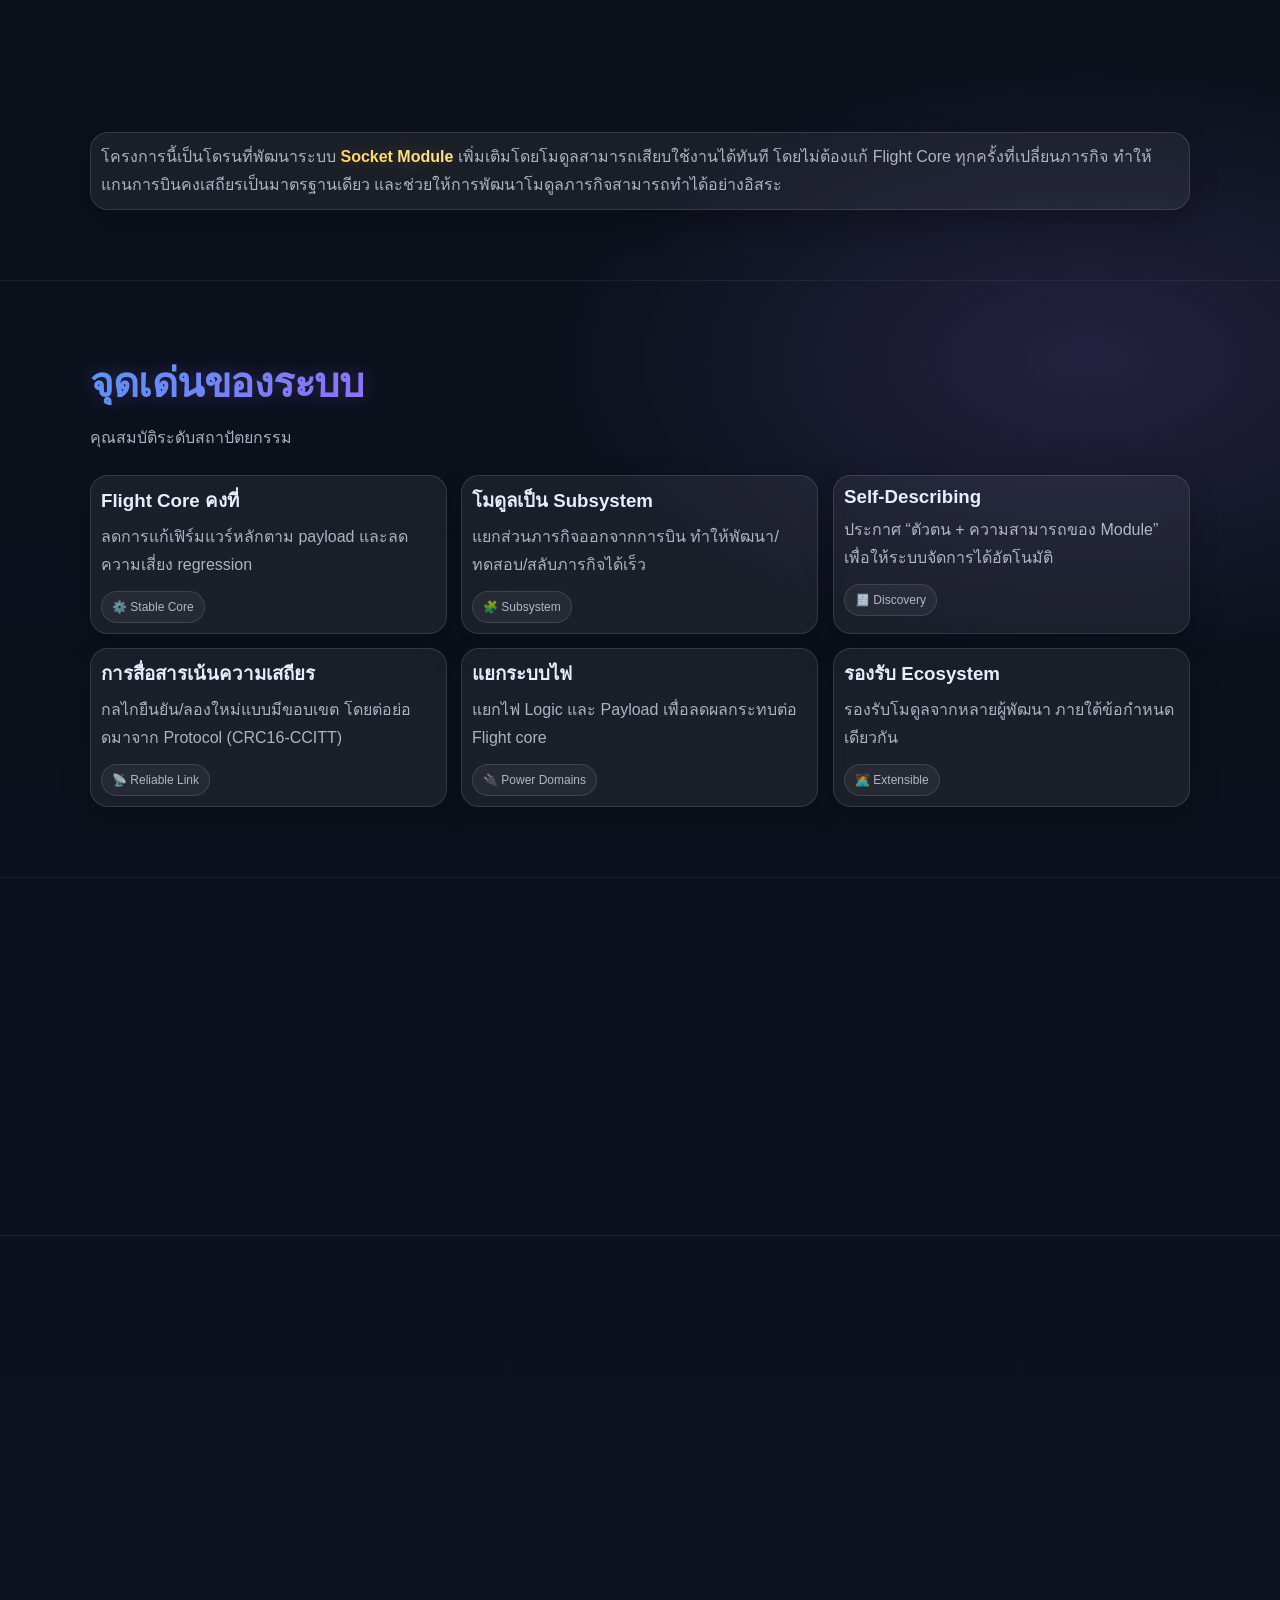
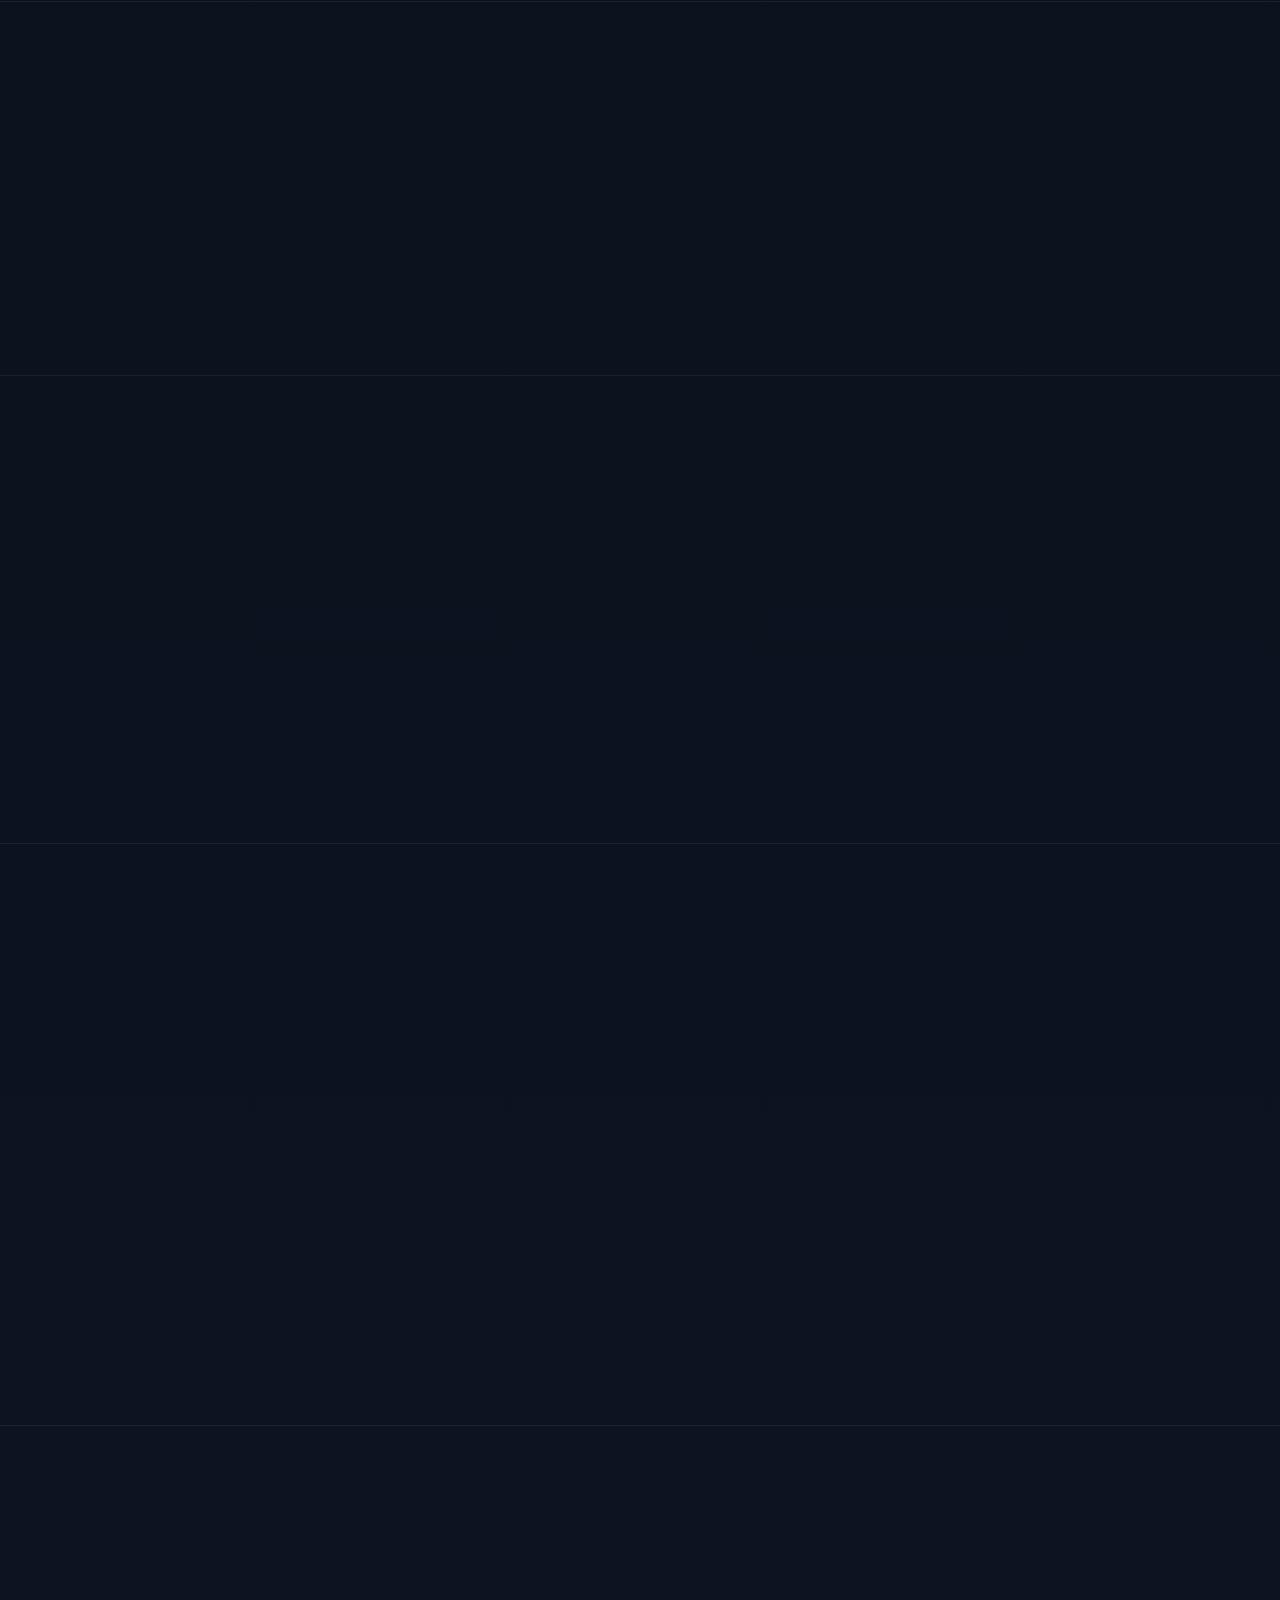
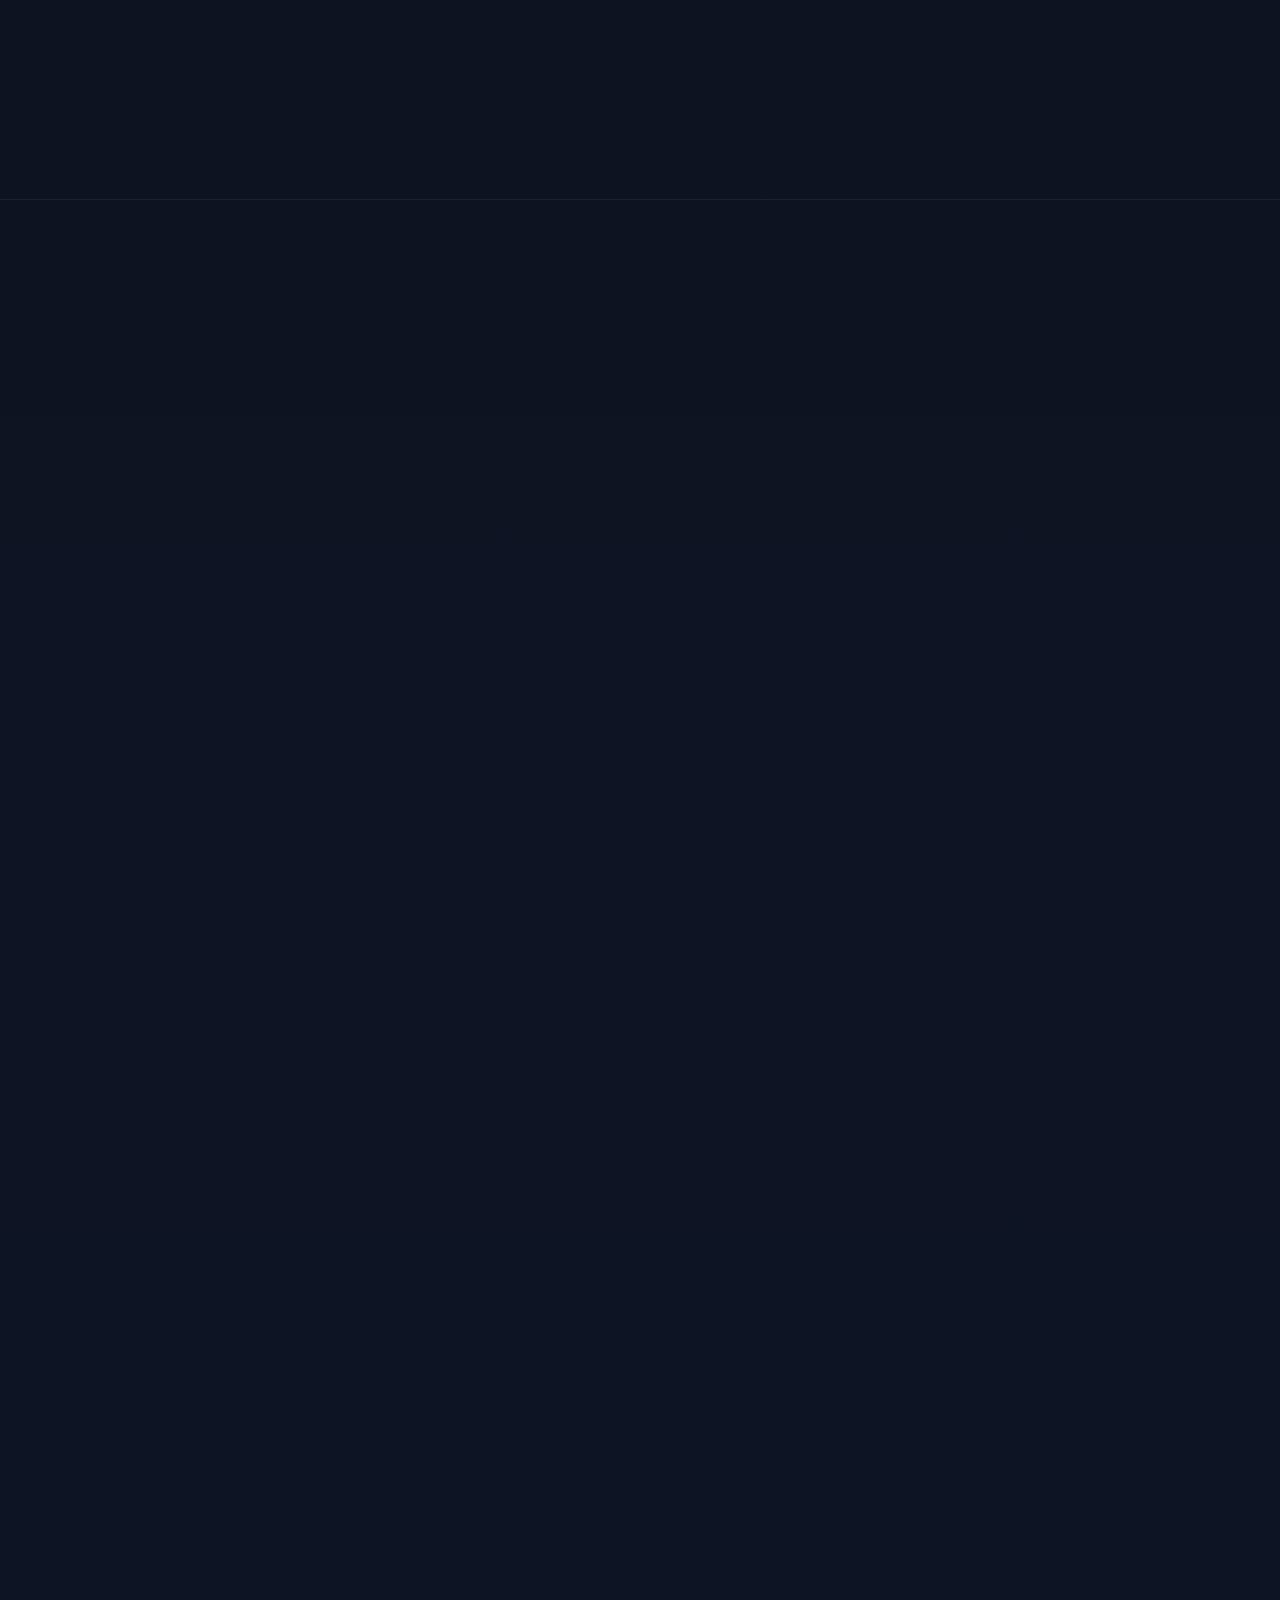
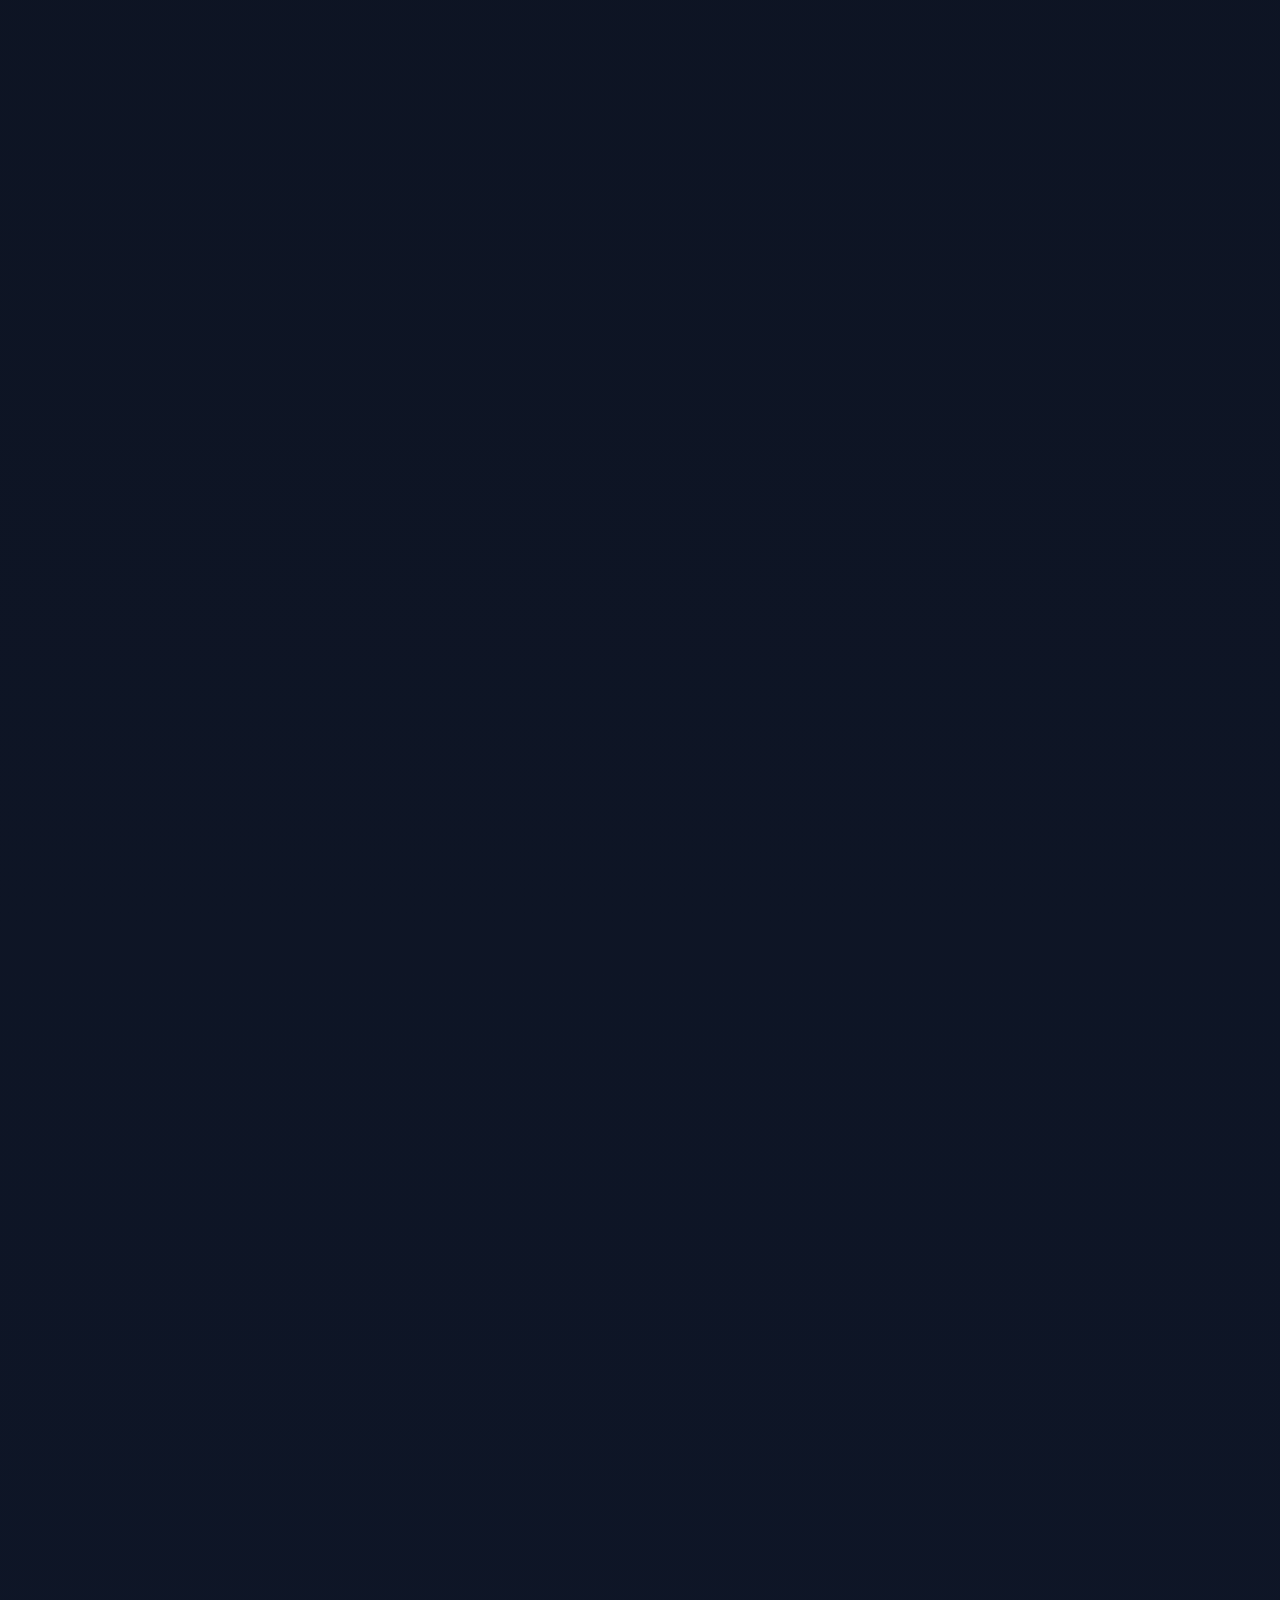
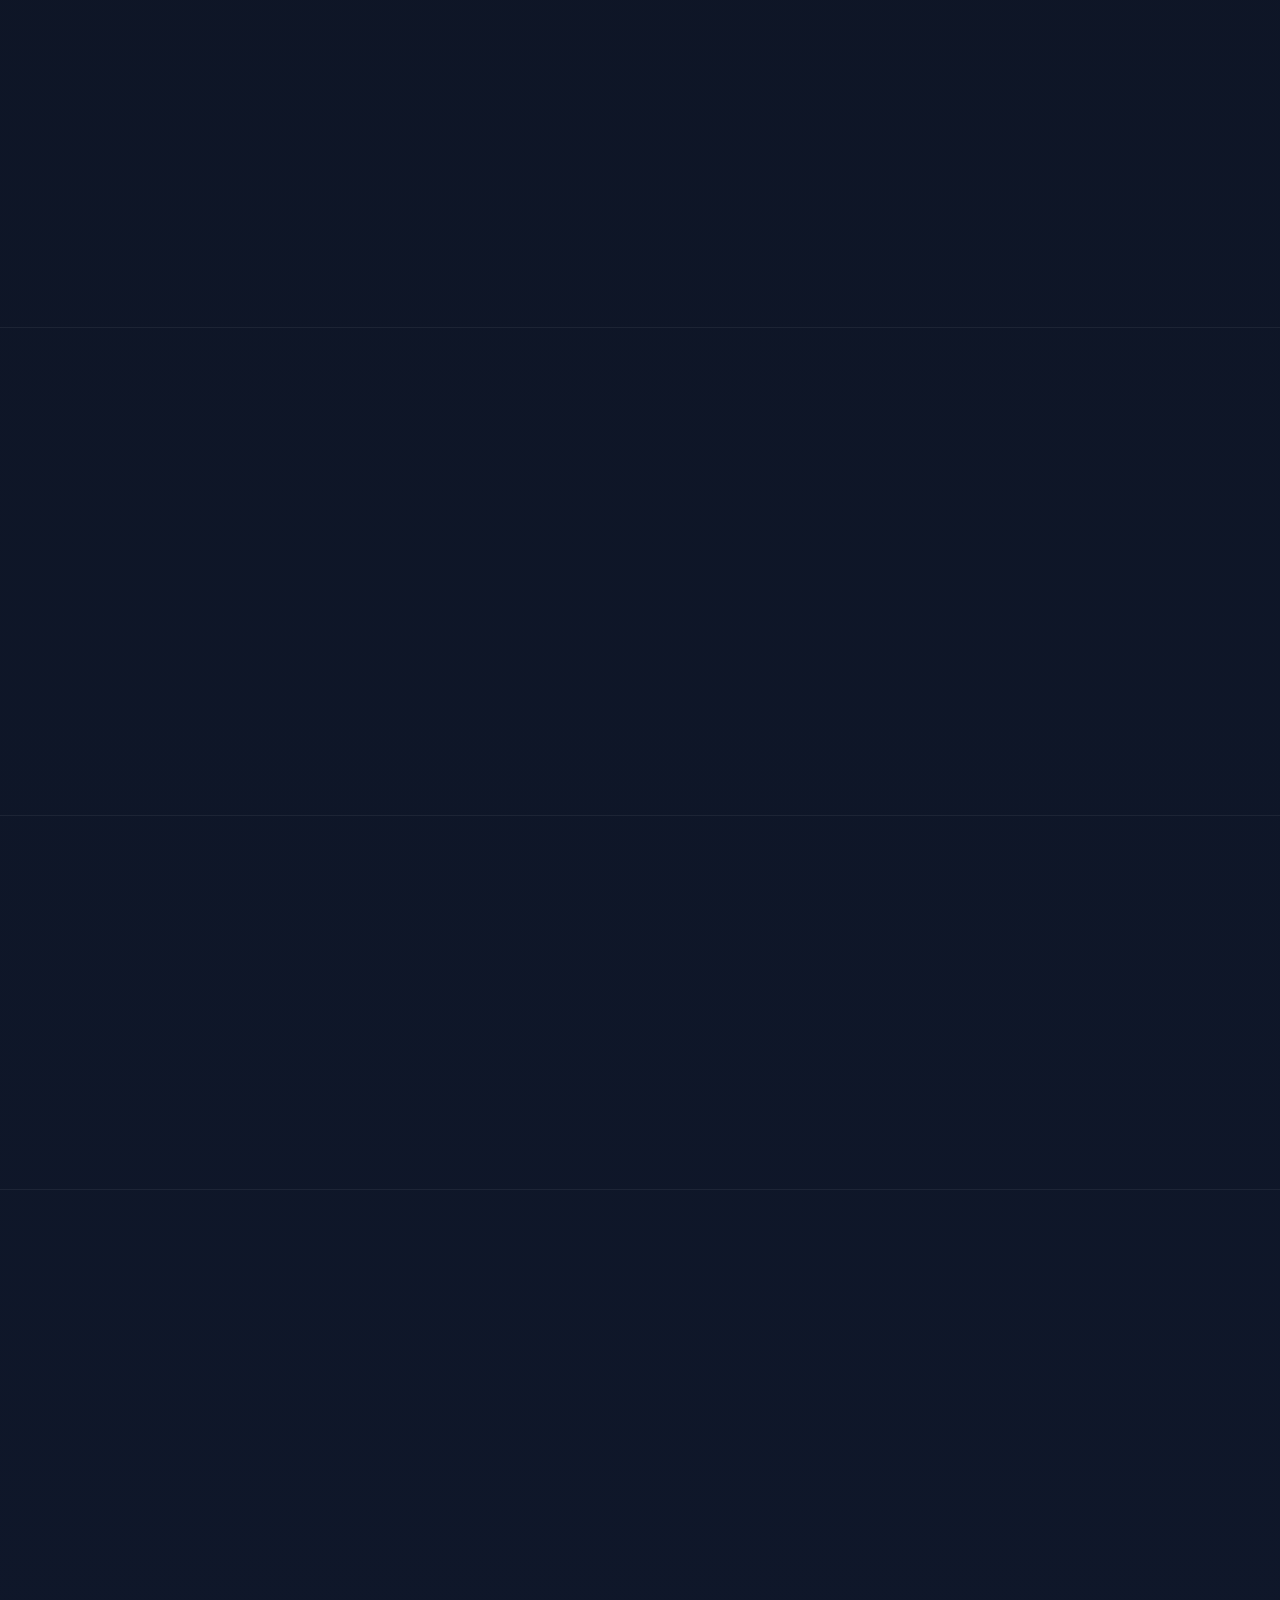
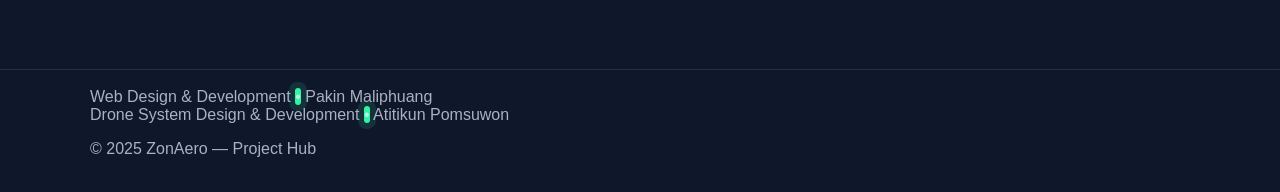
==== commit f3f2b386: "Update fmt.Println message from 'Hello' to 'Goodbye'" ====
--- a/Multi_purpose_drone_infor.html
+++ b/Multi_purpose_drone_infor.html
@@ -89,7 +89,7 @@
     ========================== -->
 
     <h>Qr code vote NAA25 นะ</h>
-      <img src="Qr_voted.jpg" alt="Vote ให้หน่อย NAA25 นะ">
+      <img src="Qr_voted.JPG" alt="Vote ให้หน่อย NAA25 นะ">
     
     <section class="section" id="concept">
       <div class="container">
@@ -587,3 +587,4 @@
 
 
 
+
--- a/Multi_purpose_drone_infor.css
+++ b/Multi_purpose_drone_infor.css
@@ -118,15 +118,6 @@
   transform: translateY(-1px);
 }
 
-.card{
-  width: min(320px, 82vw);
-  border:1px solid rgba(255,255,255,.12);
-  border-radius: var(--radius);
-  padding:14px;
-  background: rgba(255,255,255,.04);
-  transition: transform .18s ease, border-color .18s ease, background .18s ease, opacity .18s ease;
-}
-
 /* =========================
    Layout
 ========================= */
@@ -560,3 +551,4 @@
 
 
 
+
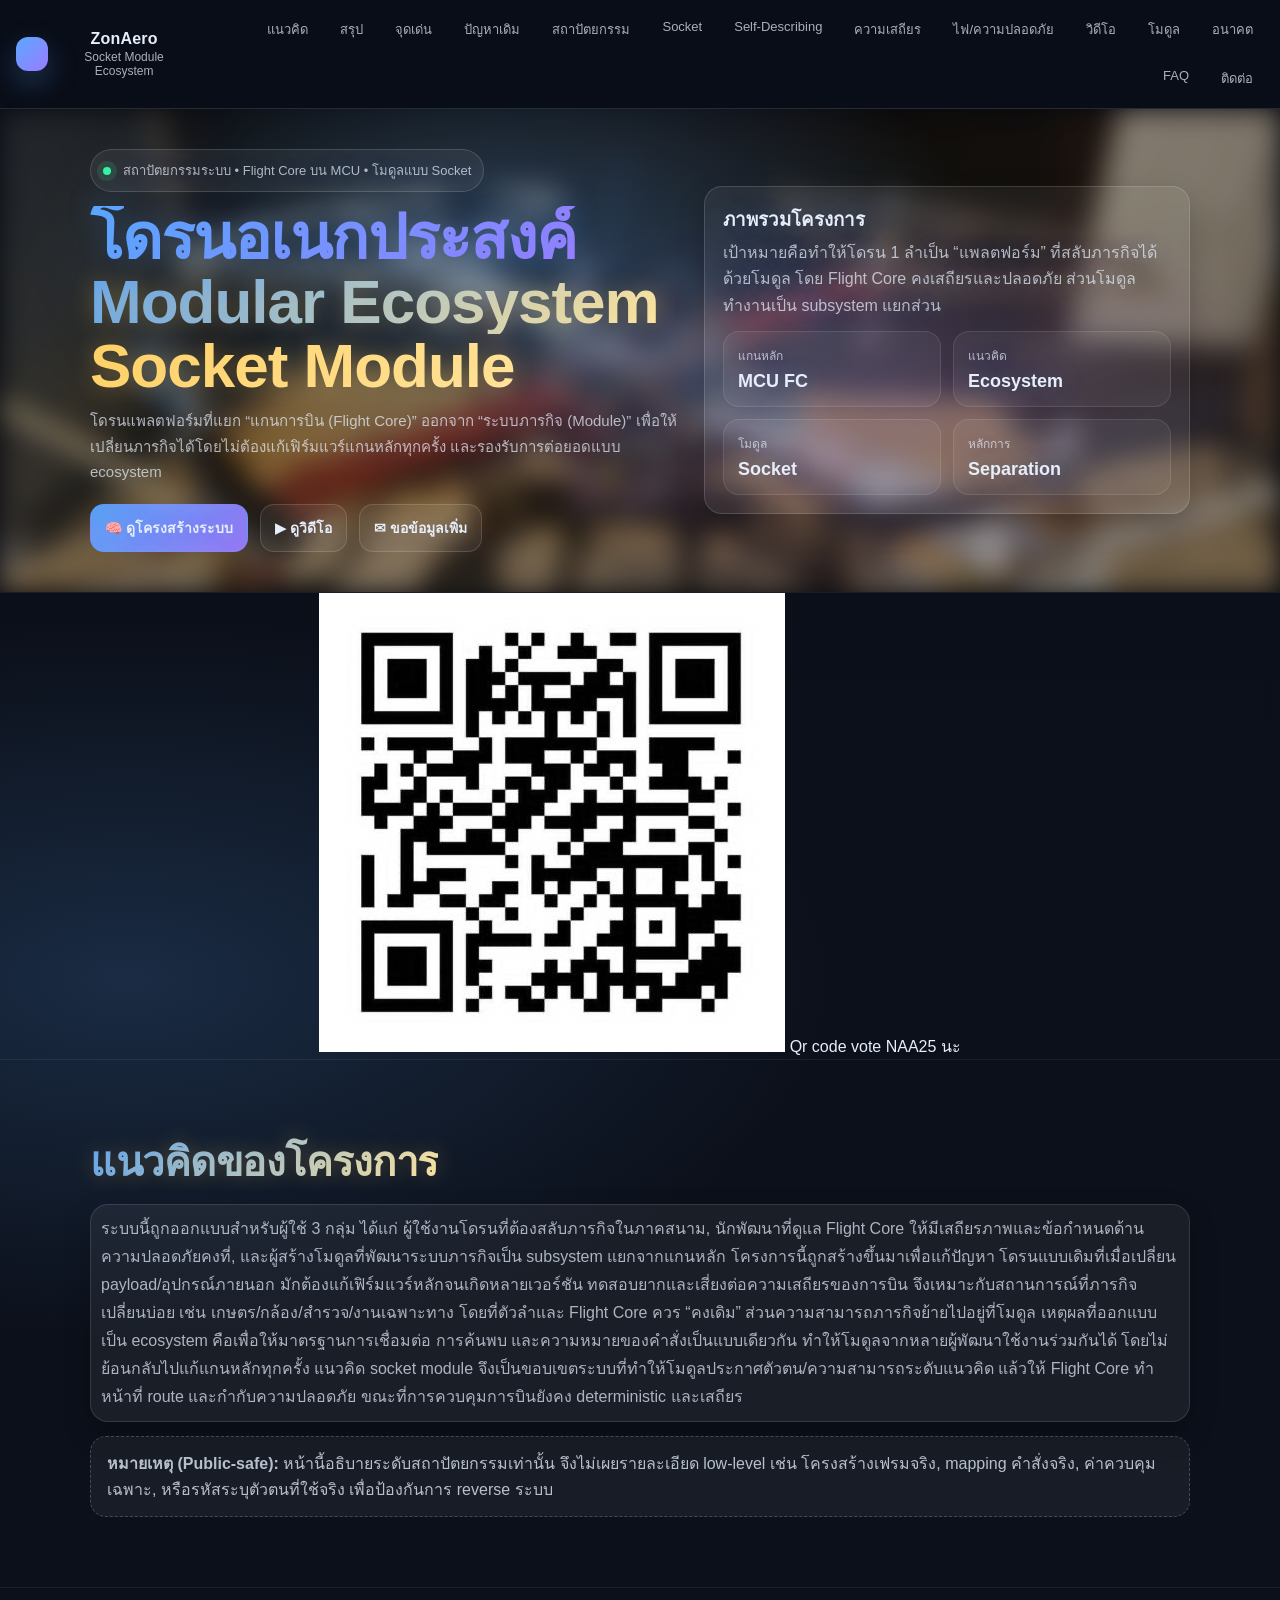
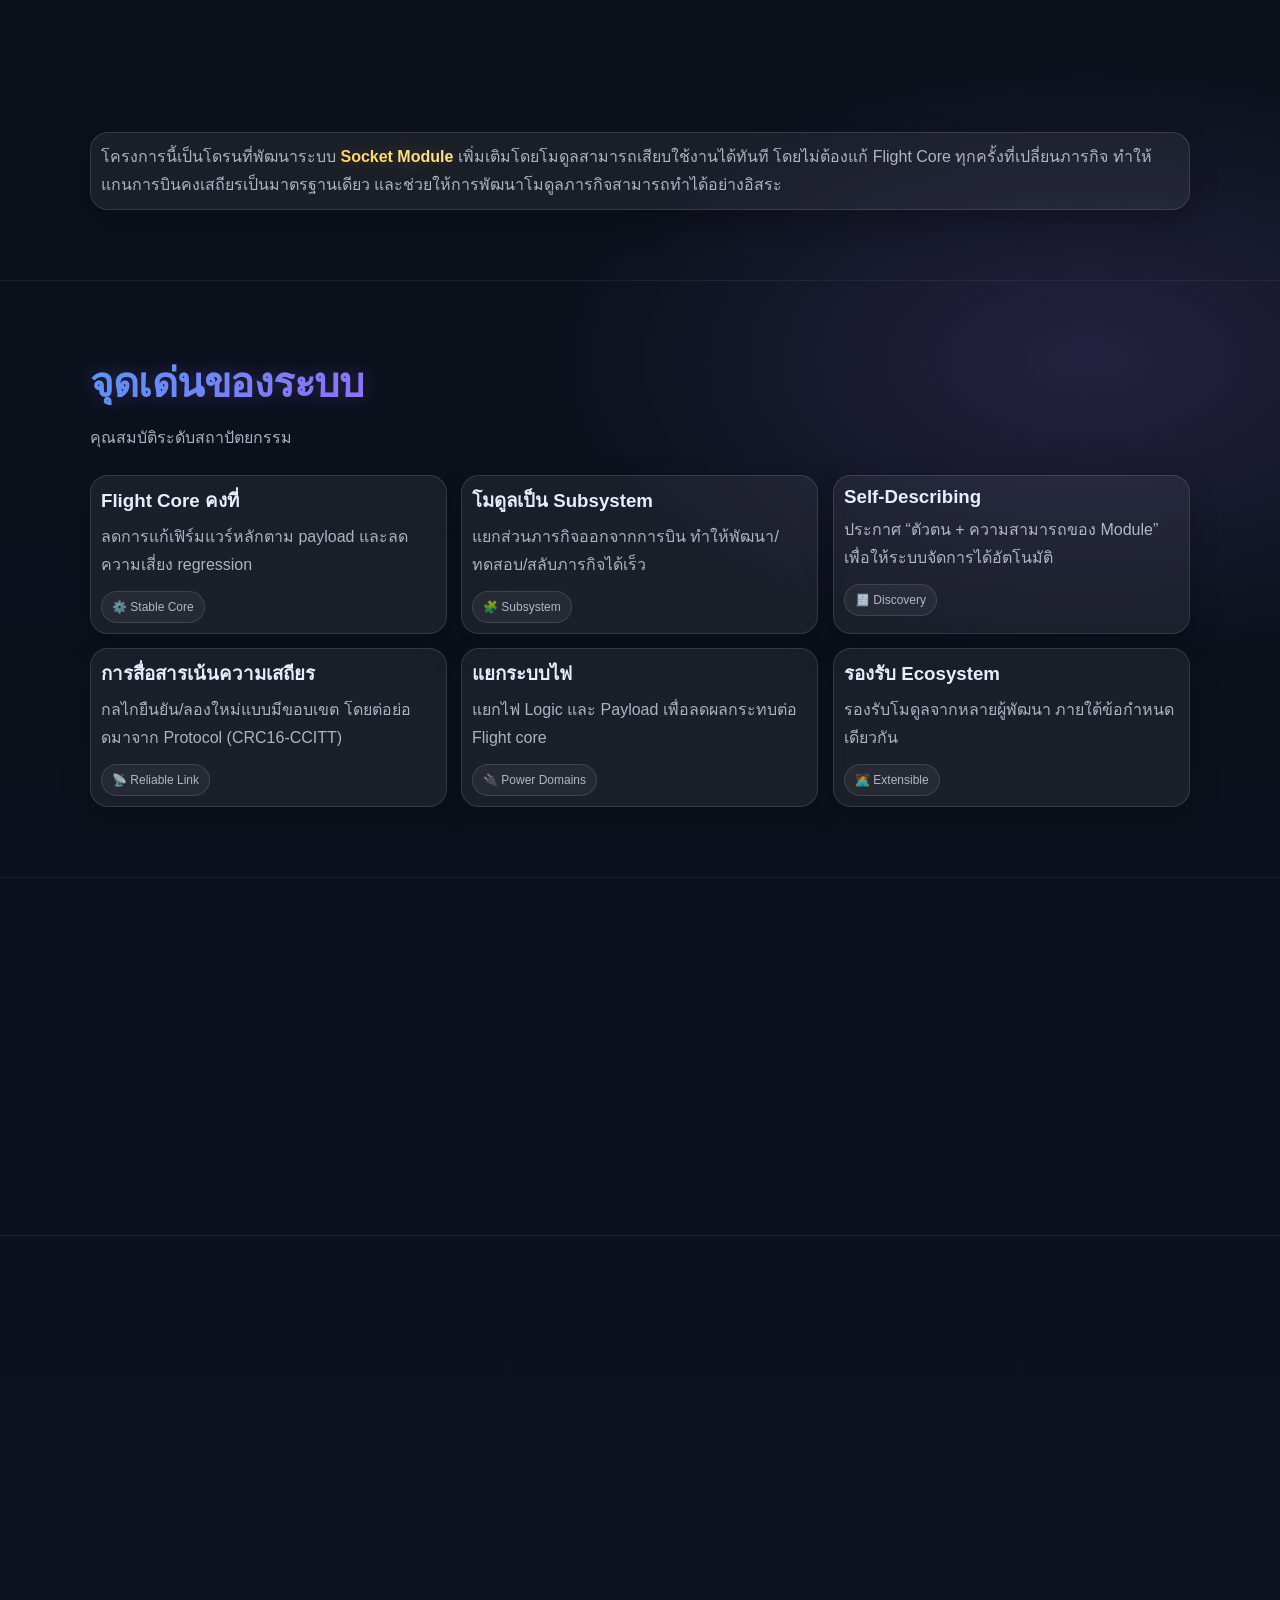
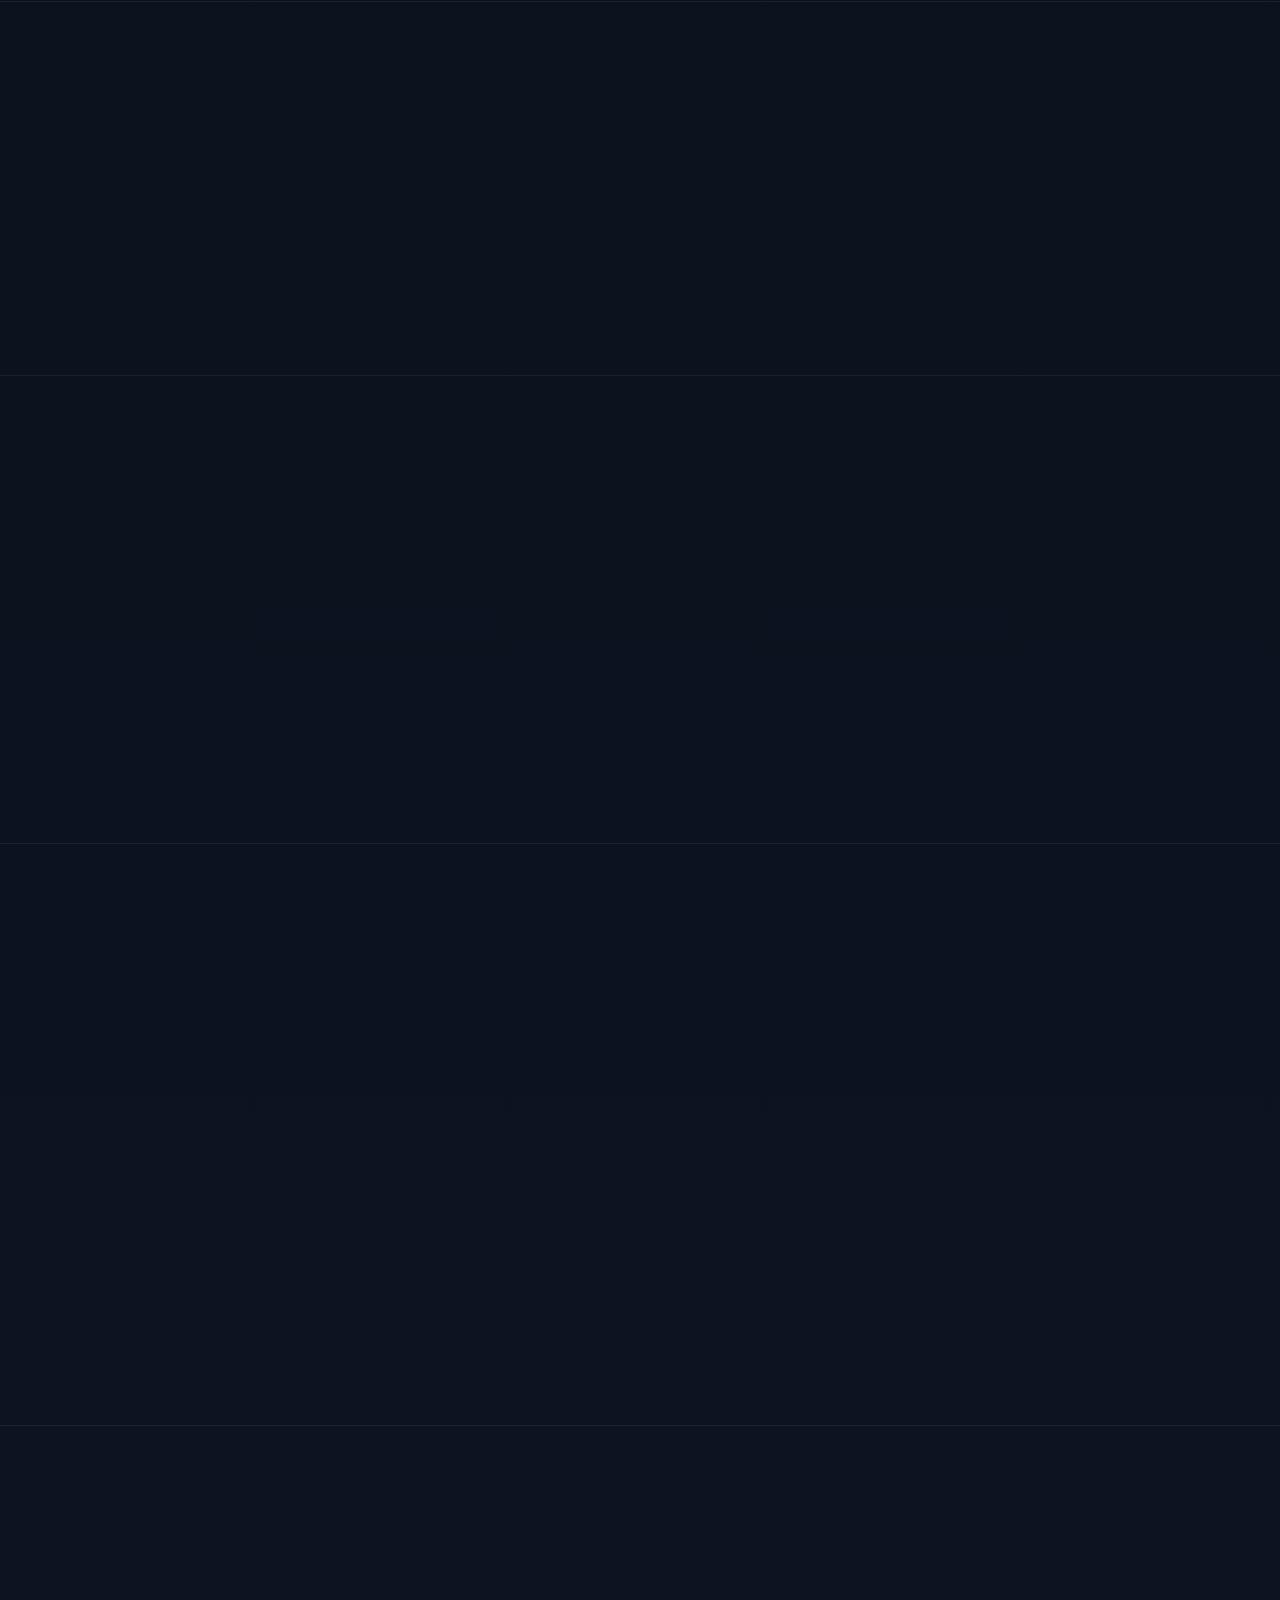
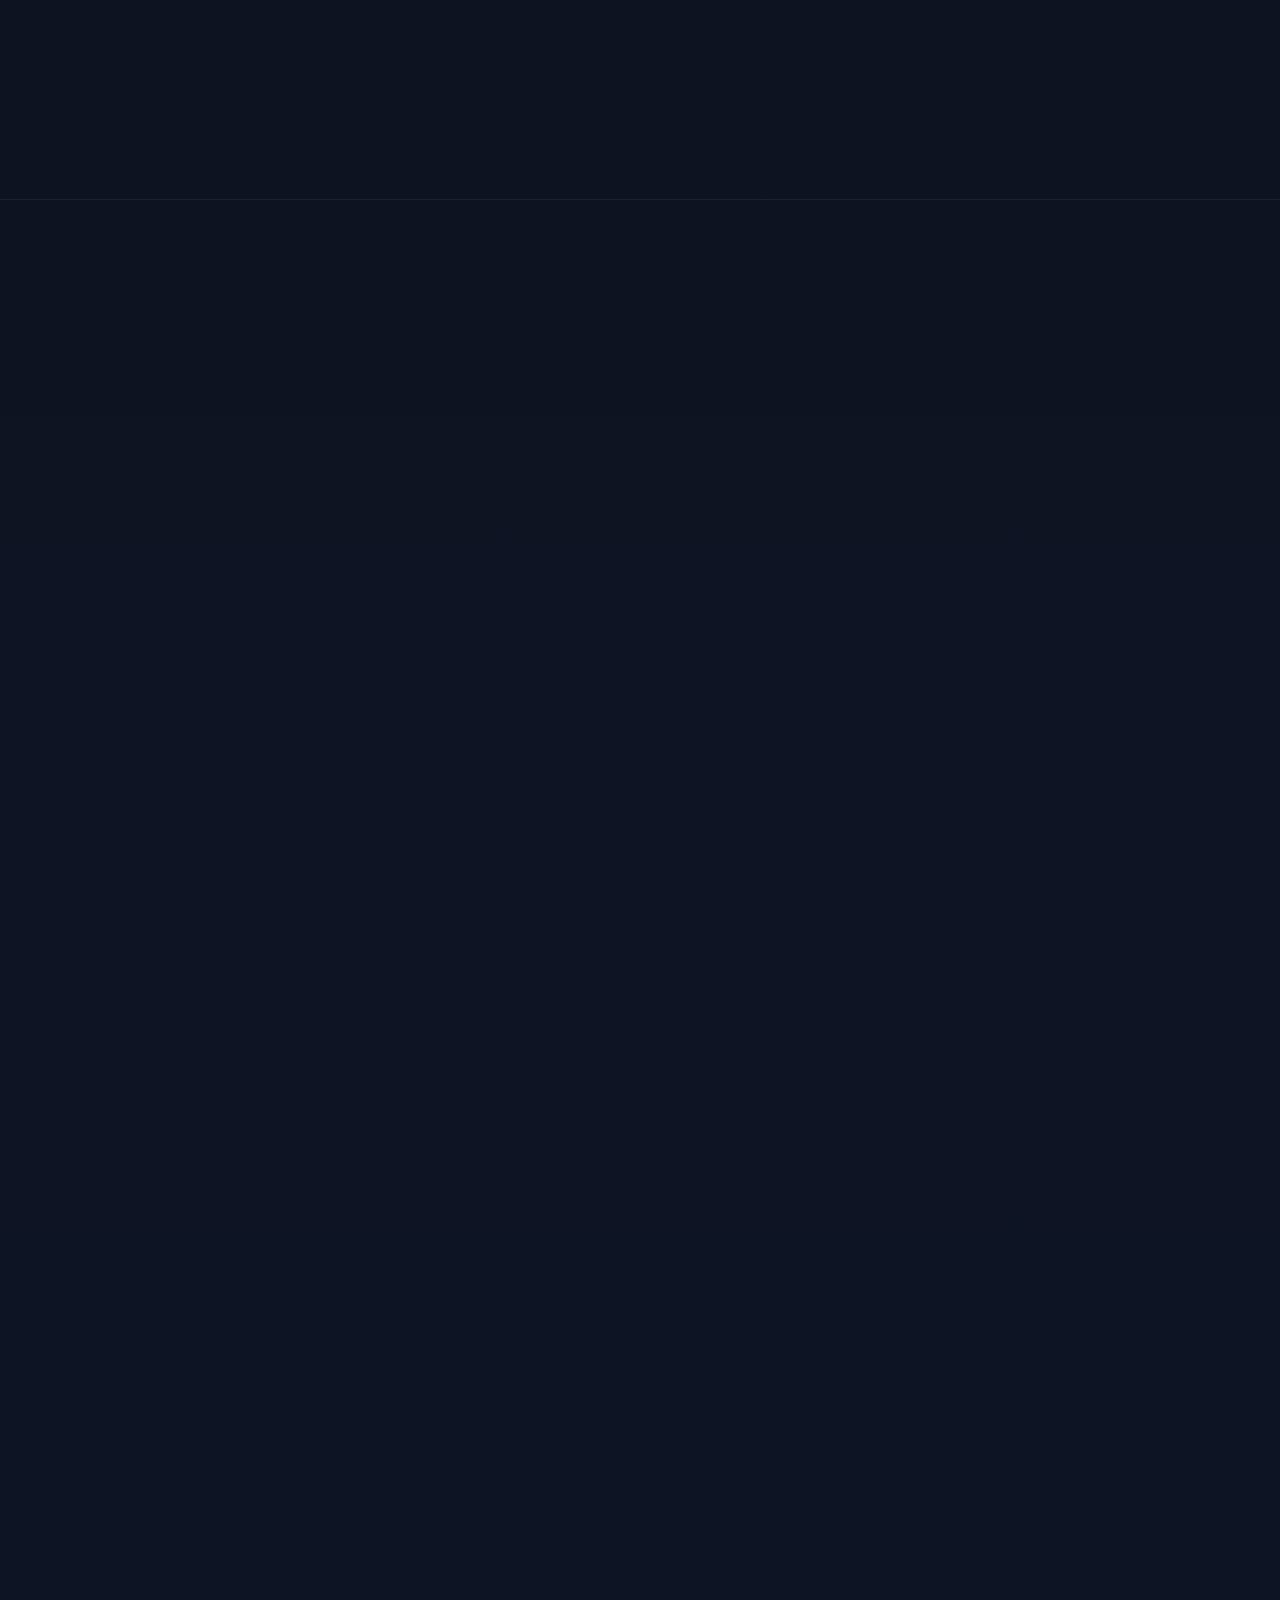
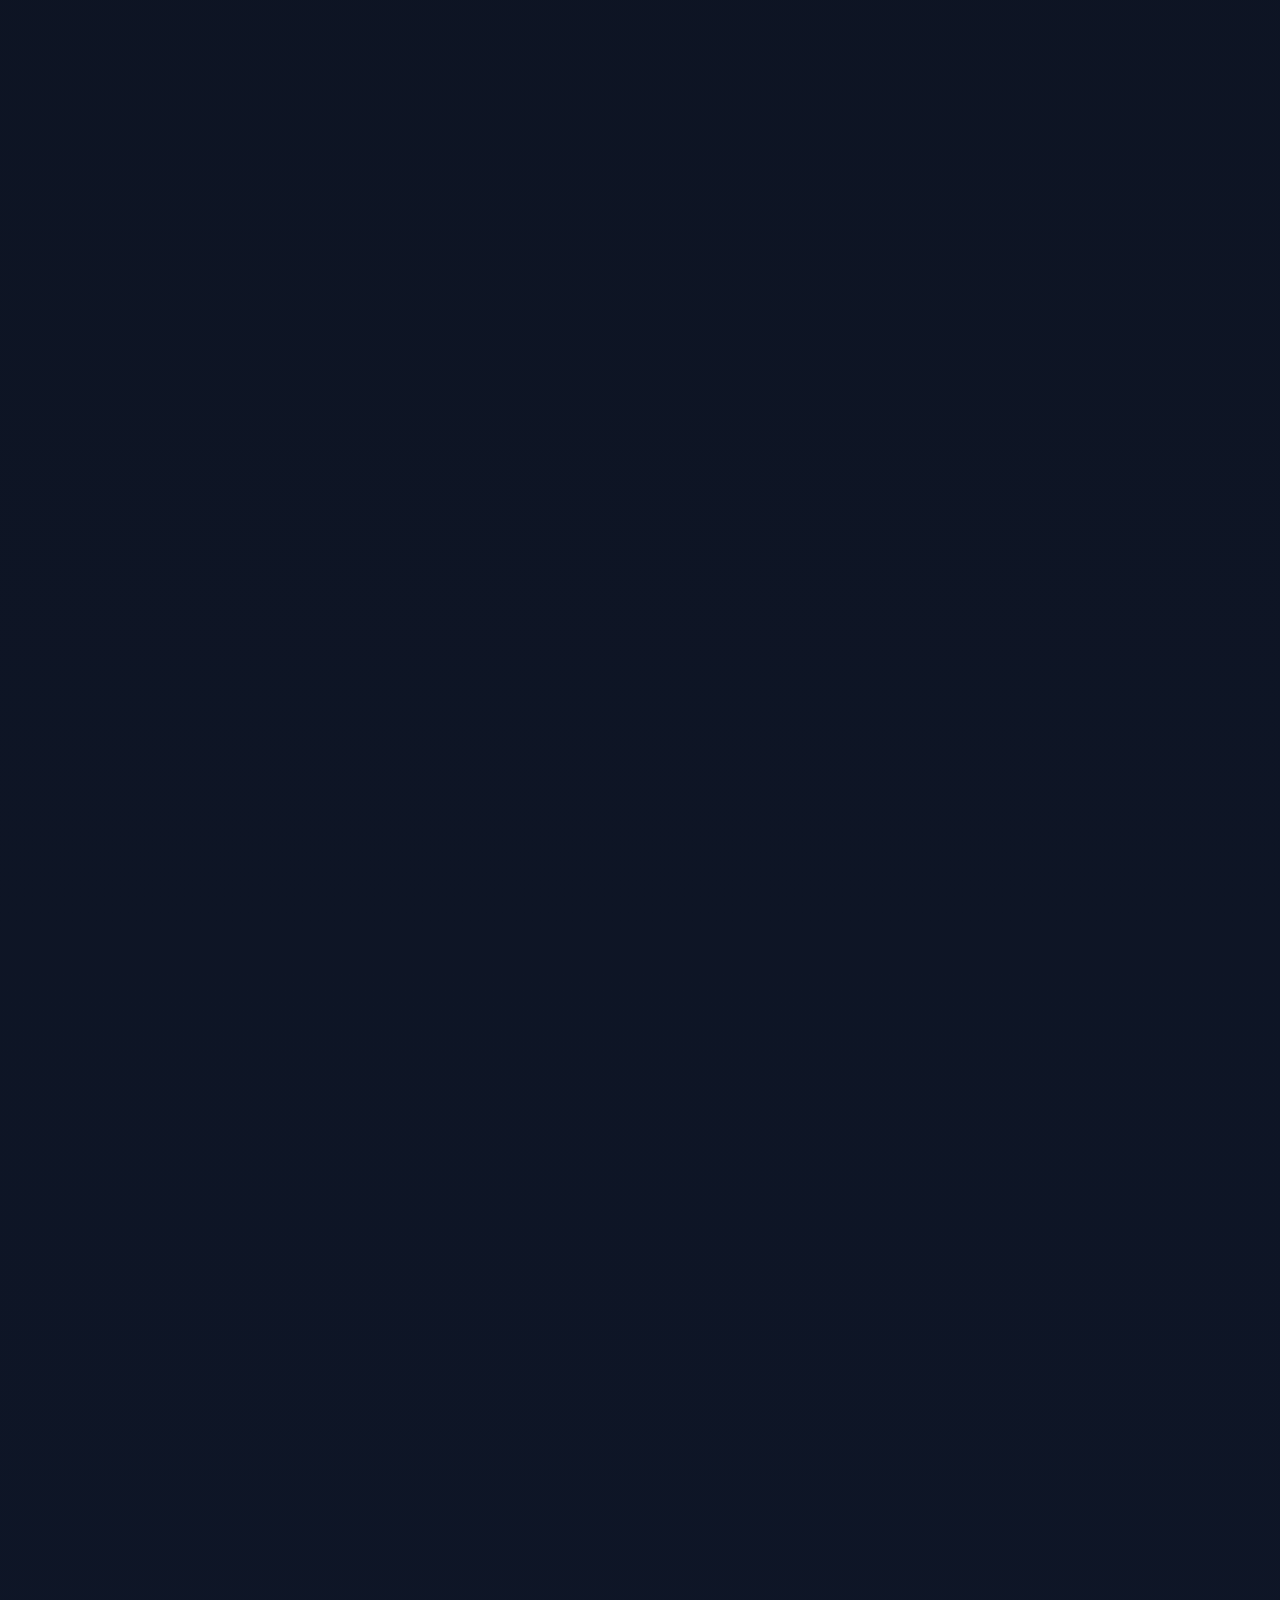
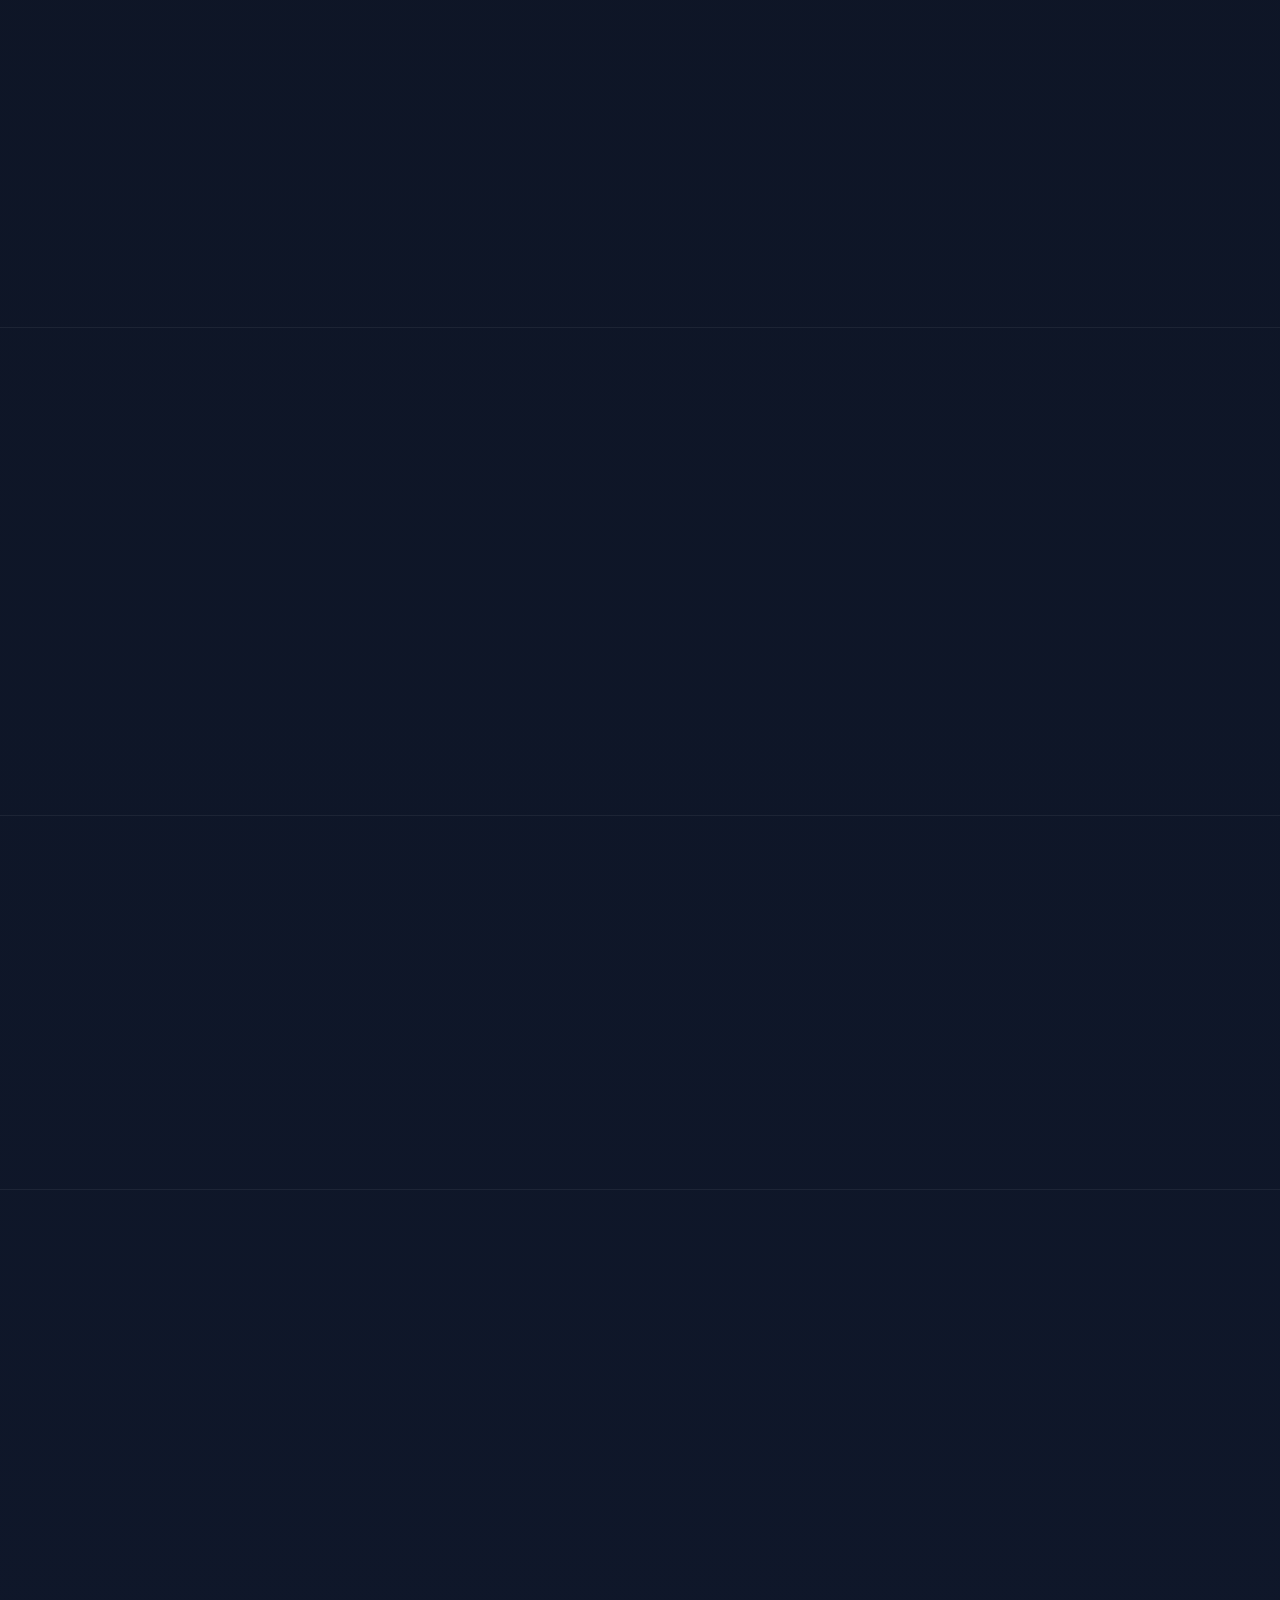
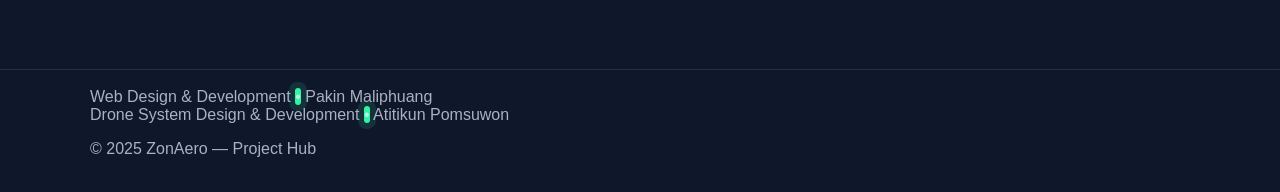
==== commit 2c08c2a1: "Update Multi_purpose_drone_infor.html" ====
--- a/Multi_purpose_drone_infor.html
+++ b/Multi_purpose_drone_infor.html
@@ -87,9 +87,9 @@
     <!-- =========================
          (0) NEW: แนวคิดโครงการ (5W1H) - ภาษาไทย + ป้องกันความลับ
     ========================== -->
-
-    <h>Qr code vote NAA25 นะ</h>
-      <img src="Qr_voted.JPG" alt="Vote ให้หน่อย NAA25 นะ">
+    
+    <img src="Qr_voted.JPG">
+     <h>Qr code vote NAA25 นะ</h>
     
     <section class="section" id="concept">
       <div class="container">
@@ -588,3 +588,4 @@
 
 
 
+
